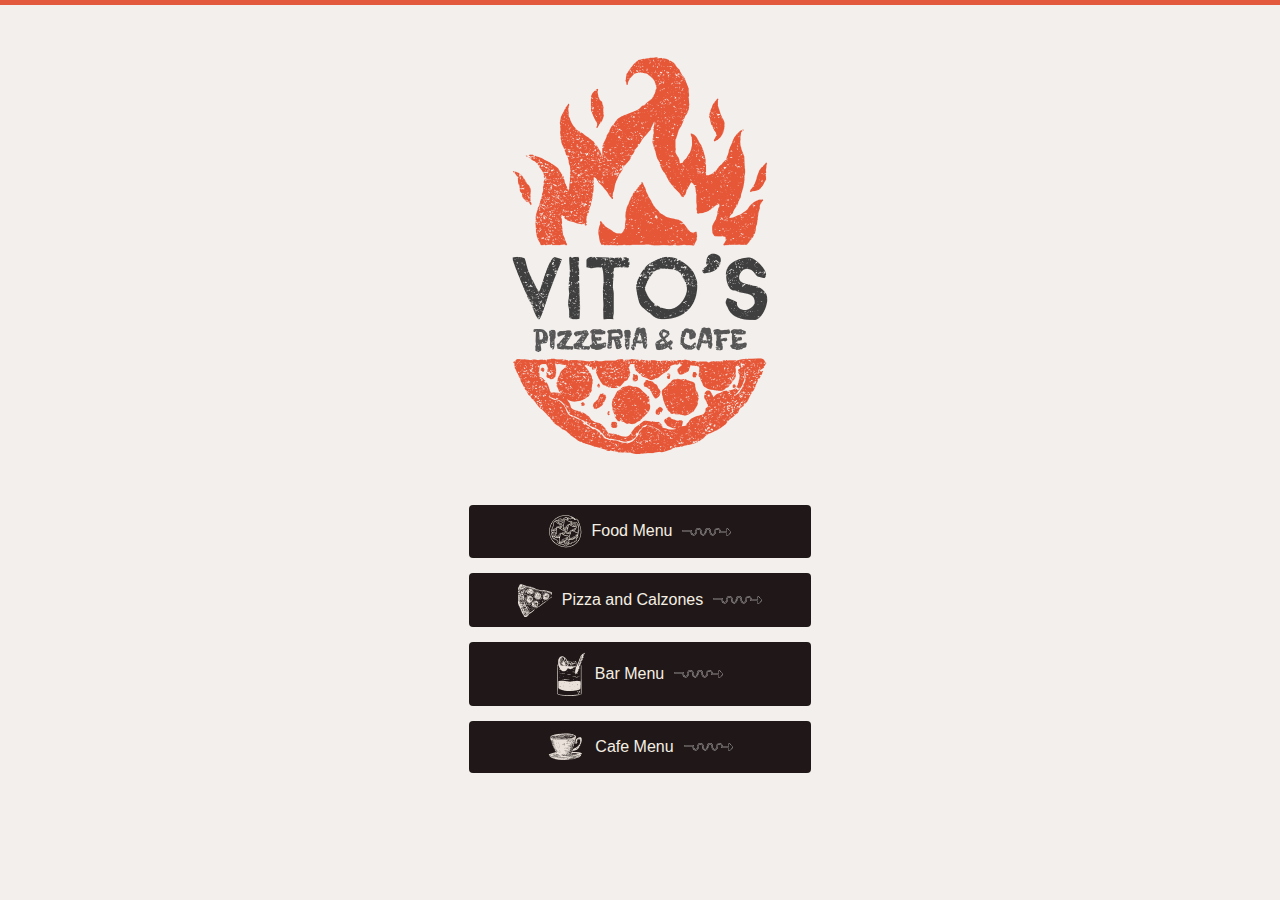
==== index.html @ f0c02cc1 "first commit" ====
<!DOCTYPE html>
<html lang="en">

<head>
  <title>Vito's Pizzeria & cafe</title>
  <meta charset="utf-8">
  <meta name="viewport" content="width=device-width, initial-scale=1">
  <link type="image/x-icon" href="assets/image/favicon.png" rel="icon">
  <link rel="stylesheet" href="assets/css/bootstrap.min.css">
  <link rel="stylesheet" href="assets/css/style.css">
</head>

<body>
  <div class="main_container flt">
    <div class="container">
      <div class="pg_logo flt">
        <img src="assets/image/vitos-logo.png" alt="pglogo">
      </div>
      <div class="pgbtns_area flt">
        <div class="menubtn flt">
          <a href="food-menu.html">
            <img src="assets/image/food-image.png" class="img-responsive" alt="food-image">
            Food Menu
            <img src="assets/image/button-arrow.png" class="img-responsive" alt="arrow-image">
          </a>
        </div>
        <div class="menubtn flt">
          <a href="pizza-menu.html">
            <img src="assets/image/pizza-image.png" class="img-responsive" alt="food-image">
            Pizza and Calzones
            <img src="assets/image/button-arrow.png" class="img-responsive" alt="arrow-image">
          </a>
        </div>
        <div class="menubtn flt">
          <a href="bar-menu.html">
            <img src="assets/image/barglass-image.png" class="img-responsive" alt="bar-image">
            Bar Menu
            <img src="assets/image/button-arrow.png" class="img-responsive" alt="arrow-image">
          </a>
        </div>
        <div class="menubtn flt">
          <a href="cafe-menu.html">
            <img src="assets/image/beverages-image.png" class="img-responsive" alt="beverages-image">
            Cafe Menu
            <img src="assets/image/button-arrow.png" class="img-responsive" alt="arrow-image">
          </a>
        </div>
      </div>
    </div>
  </div>
  <script src="assets/js/bootstrap.min.js"></script>
  <script src="assets/js/jquery.min.js"></script>
</body>

</html>
---- assets/css/style.css ----
@import url("https://fonts.googleapis.com/css2?family=Oswald:wght@200;300;400;500;600;700&display=swap");

.flt {
  width: 100%;
  float: left;
}

.main-div {
  width: 100%;
}

.main-img {
  width: 100%;
}

.food-menu {
  position: relative;
  text-align: center;
}

.bar-menu {
  position: relative;
  text-align: center;
}

.cafe {
  position: relative;
  text-align: center;
}

.food-menubutton {
  min-width: 70%;
  position: absolute;
  bottom: 314px;
  left: 50%;
  transform: translateX(-50%);
  color: rgba(245, 239, 227, 1);
  font-size: 20px;
  font-weight: 400 !important;
  text-transform: uppercase;
  font-family: "Oswald", sans-serif;
  background-color: rgba(32, 24, 24, 1);
  border: 3px rgba(255, 255, 255, 1) solid;
  border-radius: 7px;
}

.food-menubutton a {
  color: rgba(245, 239, 227, 1);
  text-decoration-line: none;
}

.bar-menubutton {
  min-width: 70%;
  position: absolute;
  bottom: 233px;
  left: 50%;
  transform: translateX(-50%);
  color: rgba(245, 239, 227, 1);
  font-size: 20px;
  font-weight: 400 !important;
  text-transform: uppercase;
  font-family: "Oswald", sans-serif;
  background-color: rgba(32, 24, 24, 1);
  border: 3px rgba(255, 255, 255, 1) solid;
  border-radius: 7px;
}

.bar-menubutton a {
  color: rgba(245, 239, 227, 1);
  text-decoration-line: none;
}

.cafe-button {
  min-width: 70%;
  position: absolute;
  bottom: 159px;
  left: 50%;
  transform: translateX(-50%);
  color: rgba(245, 239, 227, 1);
  font-size: 20px;
  font-weight: 400 !important;
  text-transform: uppercase;
  font-family: "Oswald", sans-serif;
  background-color: rgba(32, 24, 24, 1);
  border: 3px rgba(255, 255, 255, 1) solid;
  border-radius: 7px;
}

.cafe-button a {
  color: rgba(245, 239, 227, 1);
  text-decoration-line: none;
}

.food-menu img {
  padding: 8px 5px;
}

.bar-menu img {
  padding: 10px 16px;
}

.cafe img {
  padding: 14px 11px;
}

/* .foodimg {
    padding: 0px 2px;
}
.foodimgsec {
    padding: 0px 8px;
}
.barimg {
    padding: 0px 13px;
}
.barimgsec {
    padding: 0px 13px;
}
.cafeimg {
    padding: 0px 8px;
}
.cafeimgsec {
    padding: 0px 10px;
} */
.main-img .img-responsive {
  width: 100%;
  /* height: 100vh; */
}

.menu-header-img {
  background-color: rgba(32, 24, 24, 1);
  color: rgba(245, 239, 227, 1);
  font-family: "Oswald", sans-serif;
}

.viewfood-button a {
  background-color: rgba(32, 24, 24, 1);
  border: 1px rgba(255, 255, 255, 1) solid;
  color: rgba(245, 239, 227, 1);
  padding: 1px 6px;
  border-radius: 7px;
  text-decoration-line: none;
}

.menu-header-img {
  display: flex;
  padding: 10px 0px;
  align-items: center;
  justify-content: space-between;
}

.items {
  white-space: nowrap;
  overflow-x: auto;
}

.items .menu-img {
  display: inline-block;
  width: 100%;
}

.items .food-img {
  display: inline-block;
  width: 100%;
}

.menu-header-img img {
  margin-right: 0px;
}

.btn.focus,
.btn:focus,
.btn:hover {
  color: #ffffff;
  text-decoration: none;
}

/* .menu-img .img-responsive {
  width: 100%;
  height:  calc(100vh - 59px);
} */

.food-img img {
  width: 100%;
  /* height: calc(100vh - 59px); */
}

/* new css */

body {
  background-color: rgb(243 239 236);
}

.main_container {
  border-top: 5px solid rgb(227 89 61);
}

.header_logo a {
  outline: none;
}

.pg_logo {
  text-align: center;
  padding: 50px 0px;
}

.pgbtns_area {
  text-align: center;
  padding-bottom: 50px;
}

.menubtn {
  margin-bottom: 15px;
}

.menubtn a {
  color: rgba(245, 239, 227, 1);
  background-color: rgba(32, 24, 24, 1);
  font-size: 16px;
  font-weight: 500;
  text-decoration: none;
  border-radius: 4px;
  padding: 10px 20px;
  display: flex;
  align-items: center;
  justify-content: center;
  width: 30%;
  margin: 0% auto;
}

.menubtn a img {
  margin: 0px 10px;
}

.menu-header {
  background-color: rgba(32, 24, 24, 1);
}

.menu-header-img img {
  background-color: rgb(245 239 227);
  border: 5px solid rgb(245, 239, 227);
  border-radius: 50%;
  /*padding: 5px;*/
}

.viewfood-button {
  text-align: right;
}

.viewfood-button a {
  font-size: 14px;
  font-weight: 400;
  color: rgb(32 24 24);
  background-color: rgba(245, 239, 227, 1);
  text-decoration: none;
  border: none;
  border-radius: 4px;
  outline: none;
  padding: 5px 10px;
  margin-right: 10px;
}

.viewfood-button a:hover {
  background-color: rgb(229 215 186);
  transition: 0.3s all ease-in-out;
}

.menu-img {
  float: left;
  width: 100%;
  text-align: center;
}

.menu-img img {
  width: 100%;
}

.foodmenu_area {
  background-color: rgb(252, 249, 210);
}

.barmenu_area {
  background-color: rgb(31, 87, 47);
}

.food-img {
  float: left;
  width: 100%;
}

/* media query */

@media (min-width: 320px) and (max-width: 479px) {
  .menu-header-img .col-sm-5 {
    padding-right: 8px;
  }

  .menu-header-img .col-sm-9 {
    padding-right: 8px;
  }

  .viewfood-button {
    text-align: left;
  }

  .viewfood-button a {
    font-size: 10px !important;
  }
}

@media (max-width: 767px) {
  .main_container {
    height: 100%;
  }
  
  .menu-header-img img {
      width: 100%;
  }

  .pg_logo img {
    width: 100%;
  }

  .menubtn a {
    font-size: 14px;
    width: 100%;
  }

  .viewfood-button a {
    font-size: 12px;
    margin-right: 2px;
  }
  

}

@media (min-width: 768px) and (max-width: 991px) {
  .menu-header-img .col-sm-5 {
    width: 45%;
  }

  .menubtn a {
    width: 50%;
  }
  
  .menu-header-img img {
      width: 100%;
  }
}

@media (min-width: 992px) and (max-width: 1199px) {
  .menubtn a {
    width: 35%;
  }
}
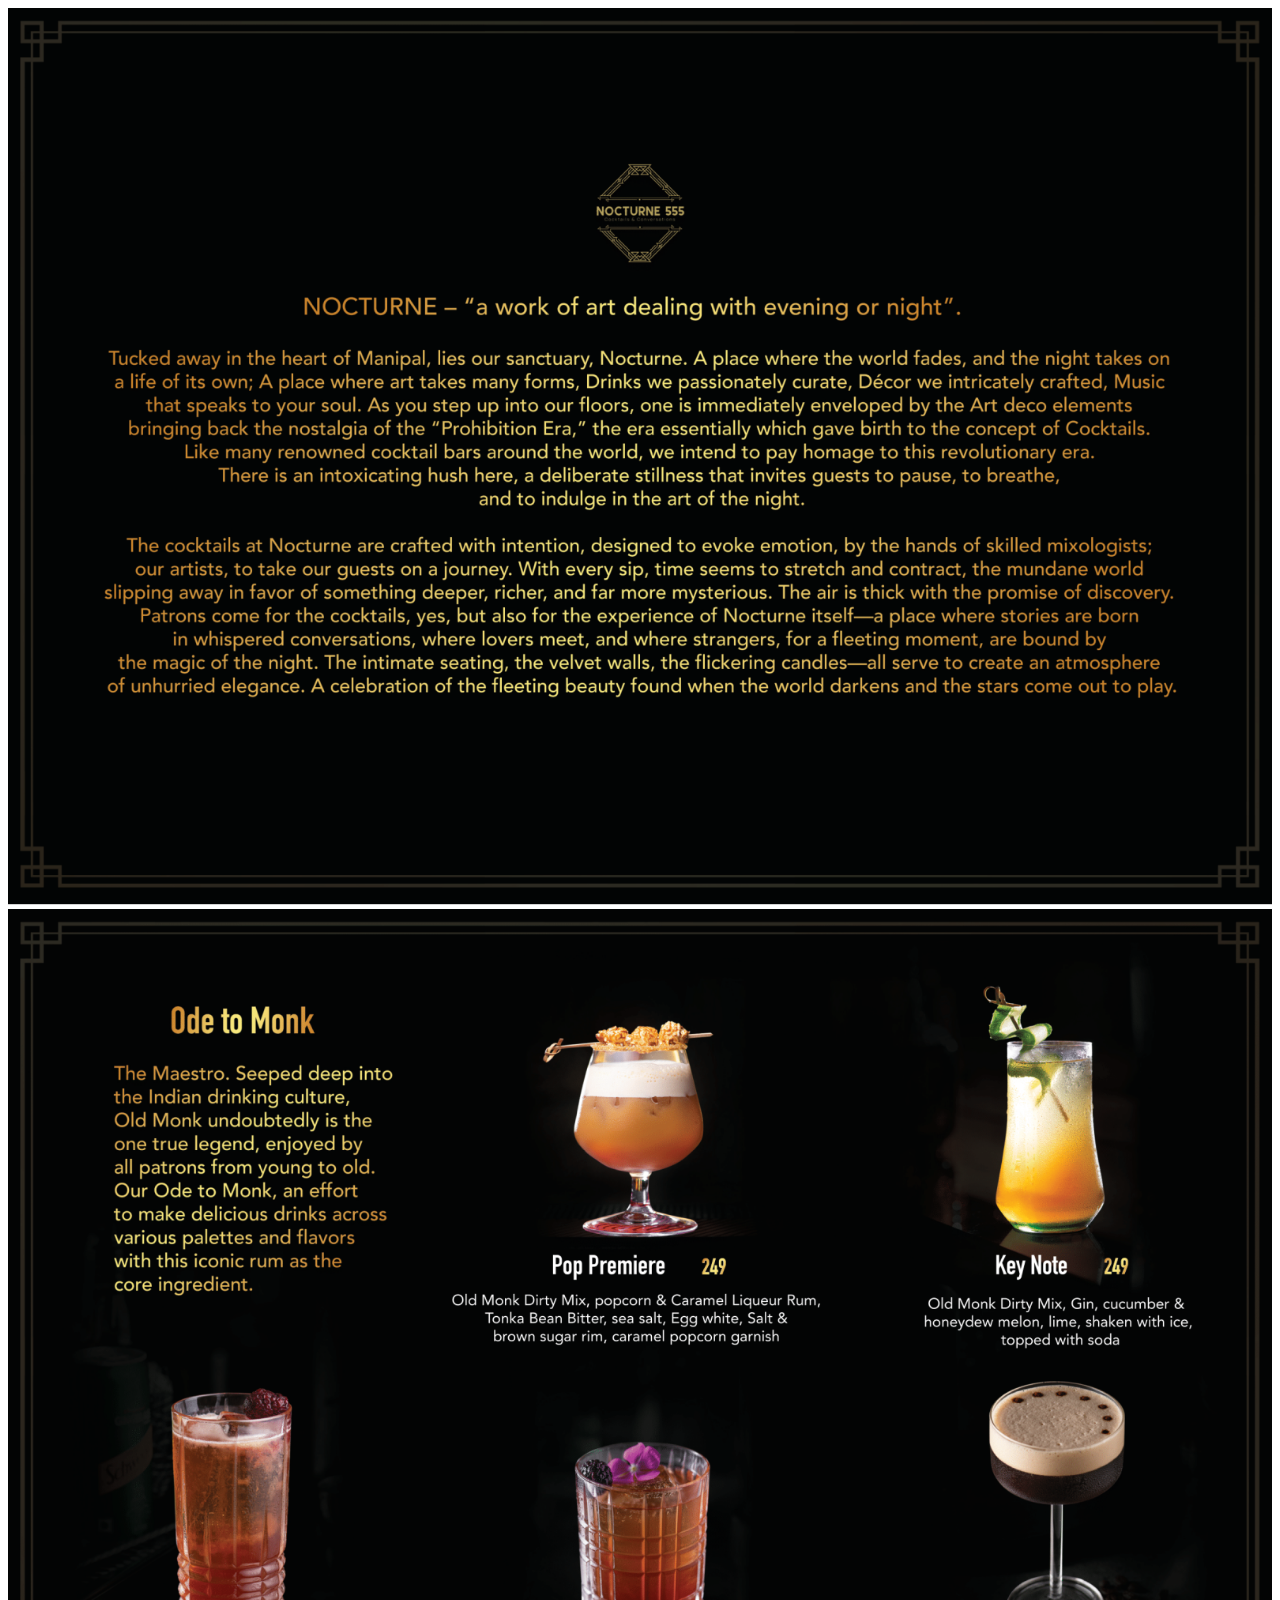
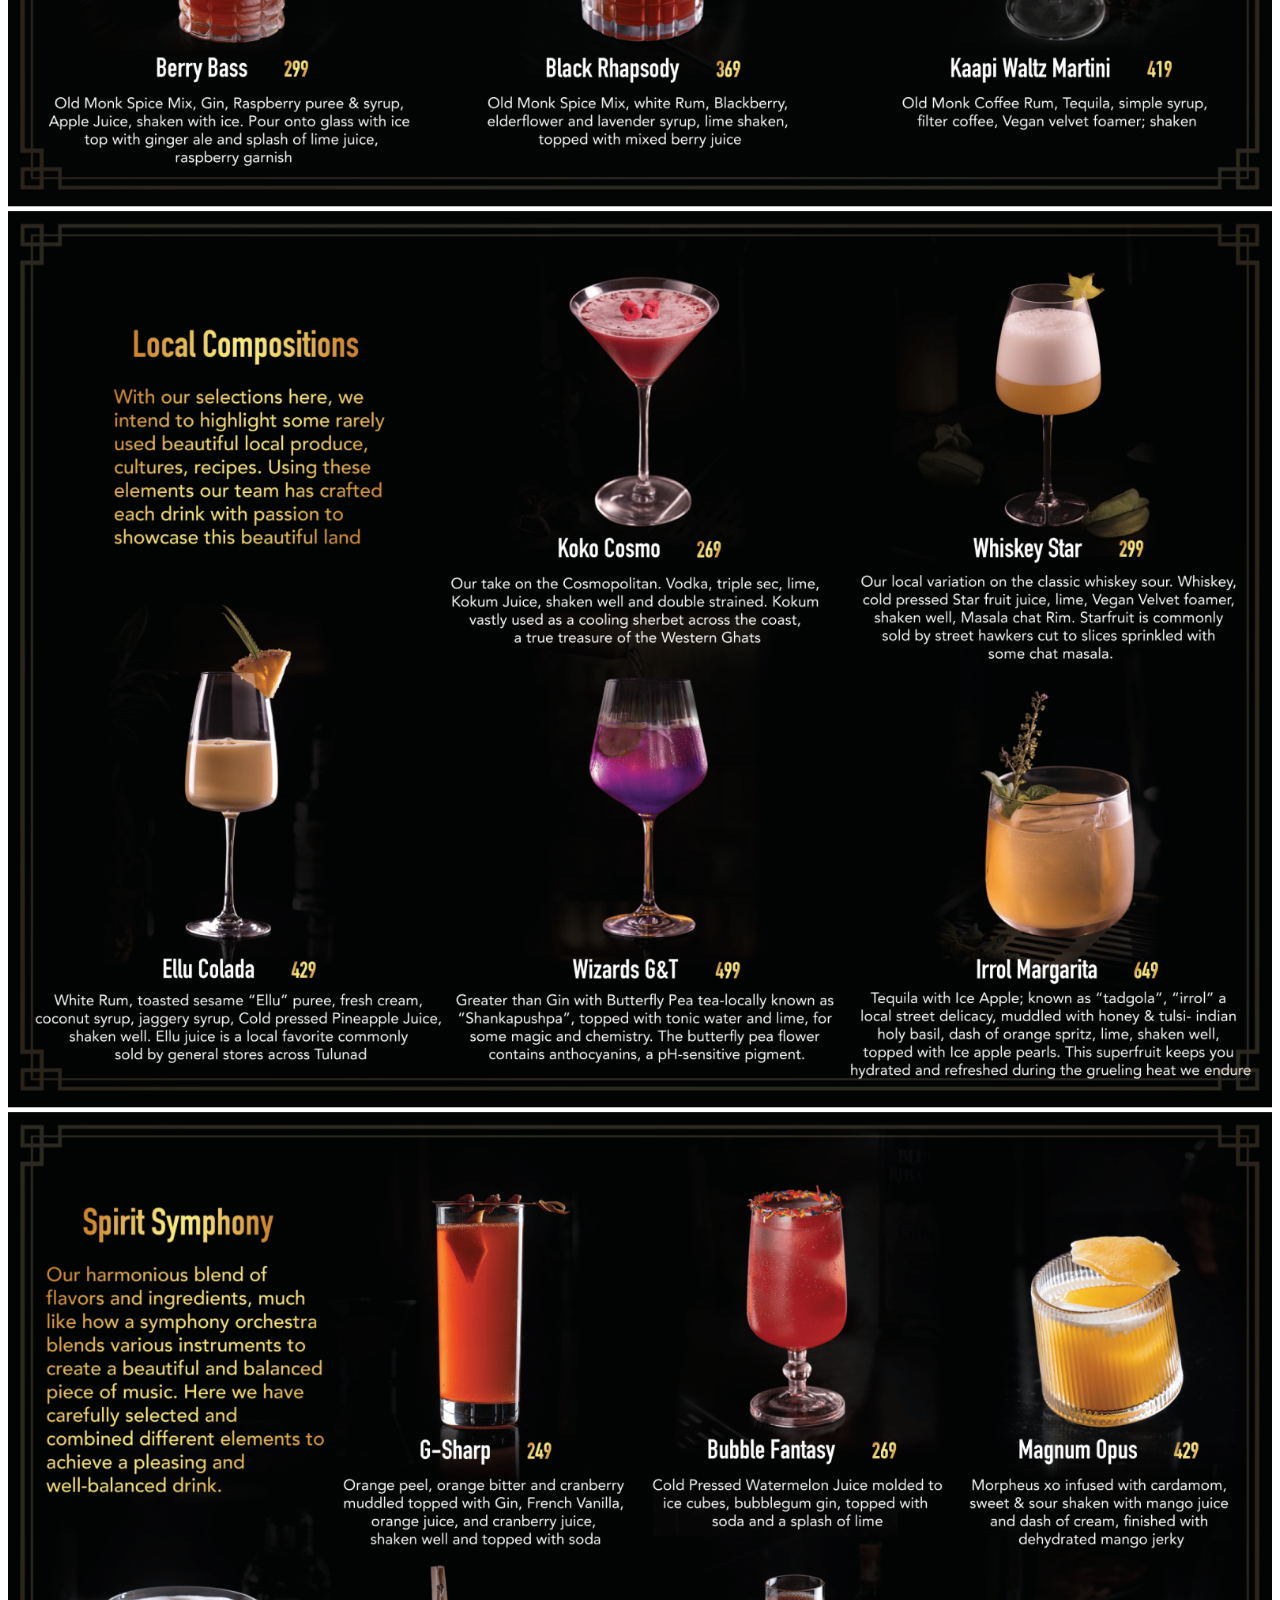
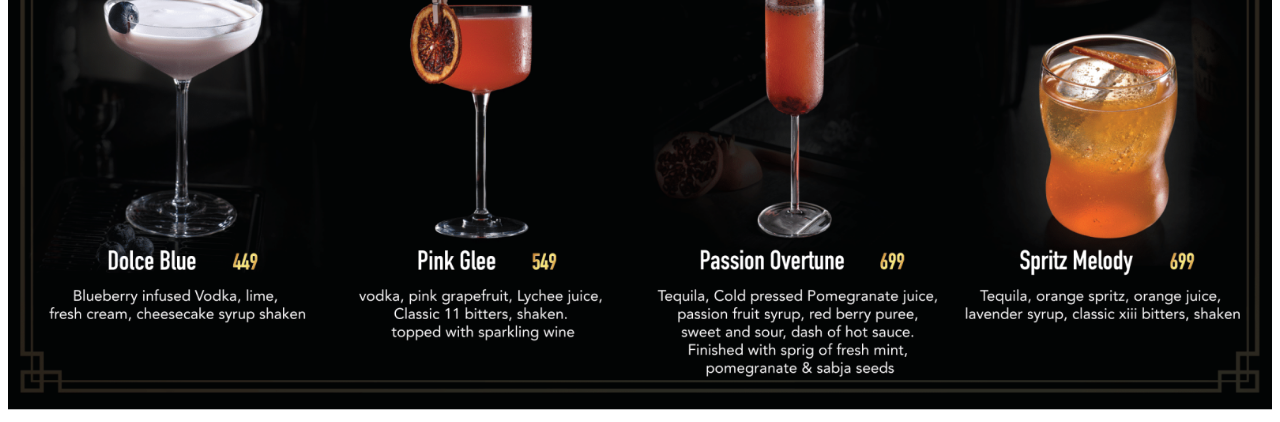
==== commit 67b047aa: "removed previous codebase and start afresh" ====
--- a/index.html
+++ b/index.html
@@ -1,55 +1,25 @@
 <!DOCTYPE html>
 <html lang="en">
-
-<head>
-  <title>Vito's Pizzeria & cafe</title>
-  <meta charset="utf-8">
-  <meta name="viewport" content="width=device-width, initial-scale=1">
-  <link type="image/x-icon" href="assets/image/favicon.png" rel="icon">
-  <link rel="stylesheet" href="assets/css/bootstrap.min.css">
-  <link rel="stylesheet" href="assets/css/style.css">
-</head>
-
-<body>
-  <div class="main_container flt">
-    <div class="container">
-      <div class="pg_logo flt">
-        <img src="assets/image/vitos-logo.png" alt="pglogo">
+  <head>
+    <meta charset="UTF-8" />
+    <meta name="viewport" content="width=device-width, initial-scale=1.0" />
+    <title>Document</title>
+    <link rel="stylesheet" href="styles.css" />
+  </head>
+  <body>
+    <div>
+      <div class="image-container">
+        <img src="/images/PDF sample-1.png" />
       </div>
-      <div class="pgbtns_area flt">
-        <div class="menubtn flt">
-          <a href="food-menu.html">
-            <img src="assets/image/food-image.png" class="img-responsive" alt="food-image">
-            Food Menu
-            <img src="assets/image/button-arrow.png" class="img-responsive" alt="arrow-image">
-          </a>
-        </div>
-        <div class="menubtn flt">
-          <a href="pizza-menu.html">
-            <img src="assets/image/pizza-image.png" class="img-responsive" alt="food-image">
-            Pizza and Calzones
-            <img src="assets/image/button-arrow.png" class="img-responsive" alt="arrow-image">
-          </a>
-        </div>
-        <div class="menubtn flt">
-          <a href="bar-menu.html">
-            <img src="assets/image/barglass-image.png" class="img-responsive" alt="bar-image">
-            Bar Menu
-            <img src="assets/image/button-arrow.png" class="img-responsive" alt="arrow-image">
-          </a>
-        </div>
-        <div class="menubtn flt">
-          <a href="cafe-menu.html">
-            <img src="assets/image/beverages-image.png" class="img-responsive" alt="beverages-image">
-            Cafe Menu
-            <img src="assets/image/button-arrow.png" class="img-responsive" alt="arrow-image">
-          </a>
-        </div>
+      <div class="image-container">
+        <img src="/images/PDF sample-2.png" />
+      </div>
+      <div class="image-container">
+        <img src="/images/PDF sample-3.png" />
+      </div>
+      <div class="image-container">
+        <img src="/images/PDF sample-4.png" />
       </div>
     </div>
-  </div>
-  <script src="assets/js/bootstrap.min.js"></script>
-  <script src="assets/js/jquery.min.js"></script>
-</body>
-
-</html>+  </body>
+</html>
--- a/styles.css
+++ b/styles.css
@@ -0,0 +1,3 @@
+.image-container img {
+  width: 100%;
+}
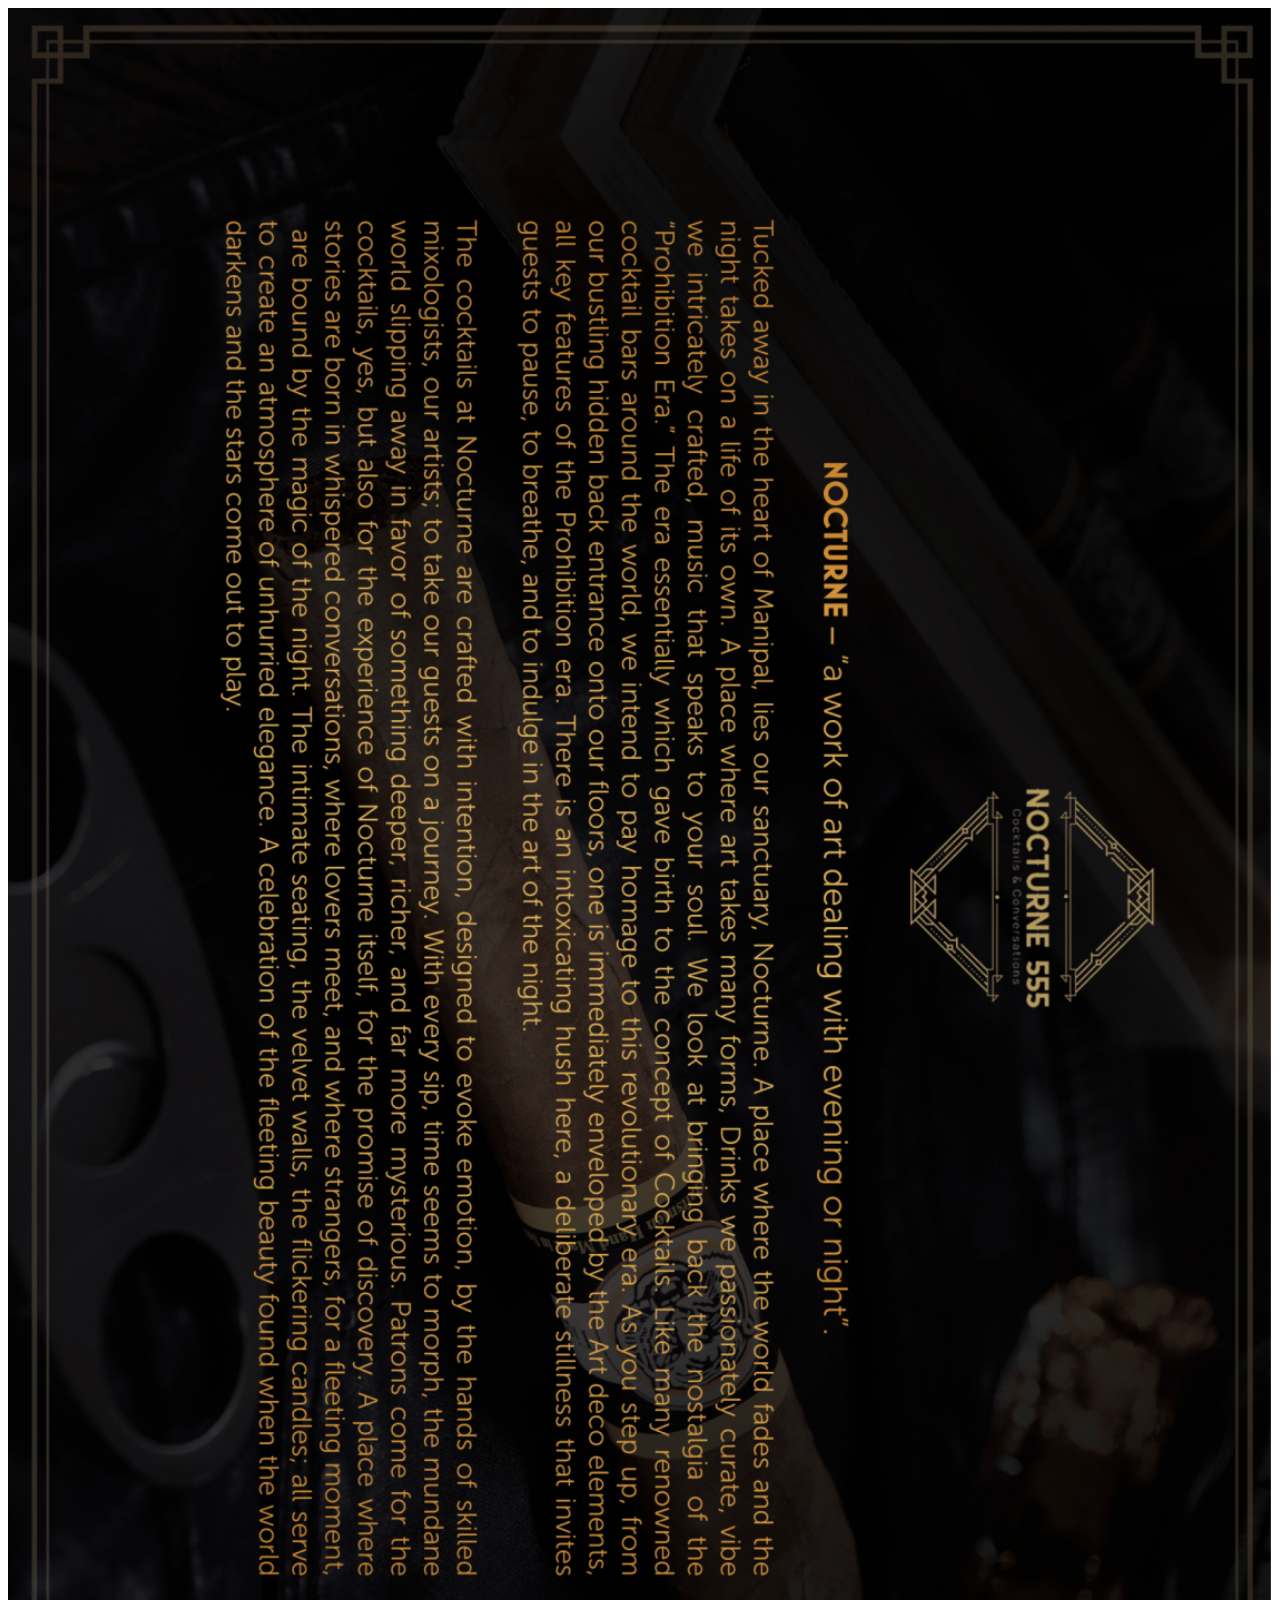
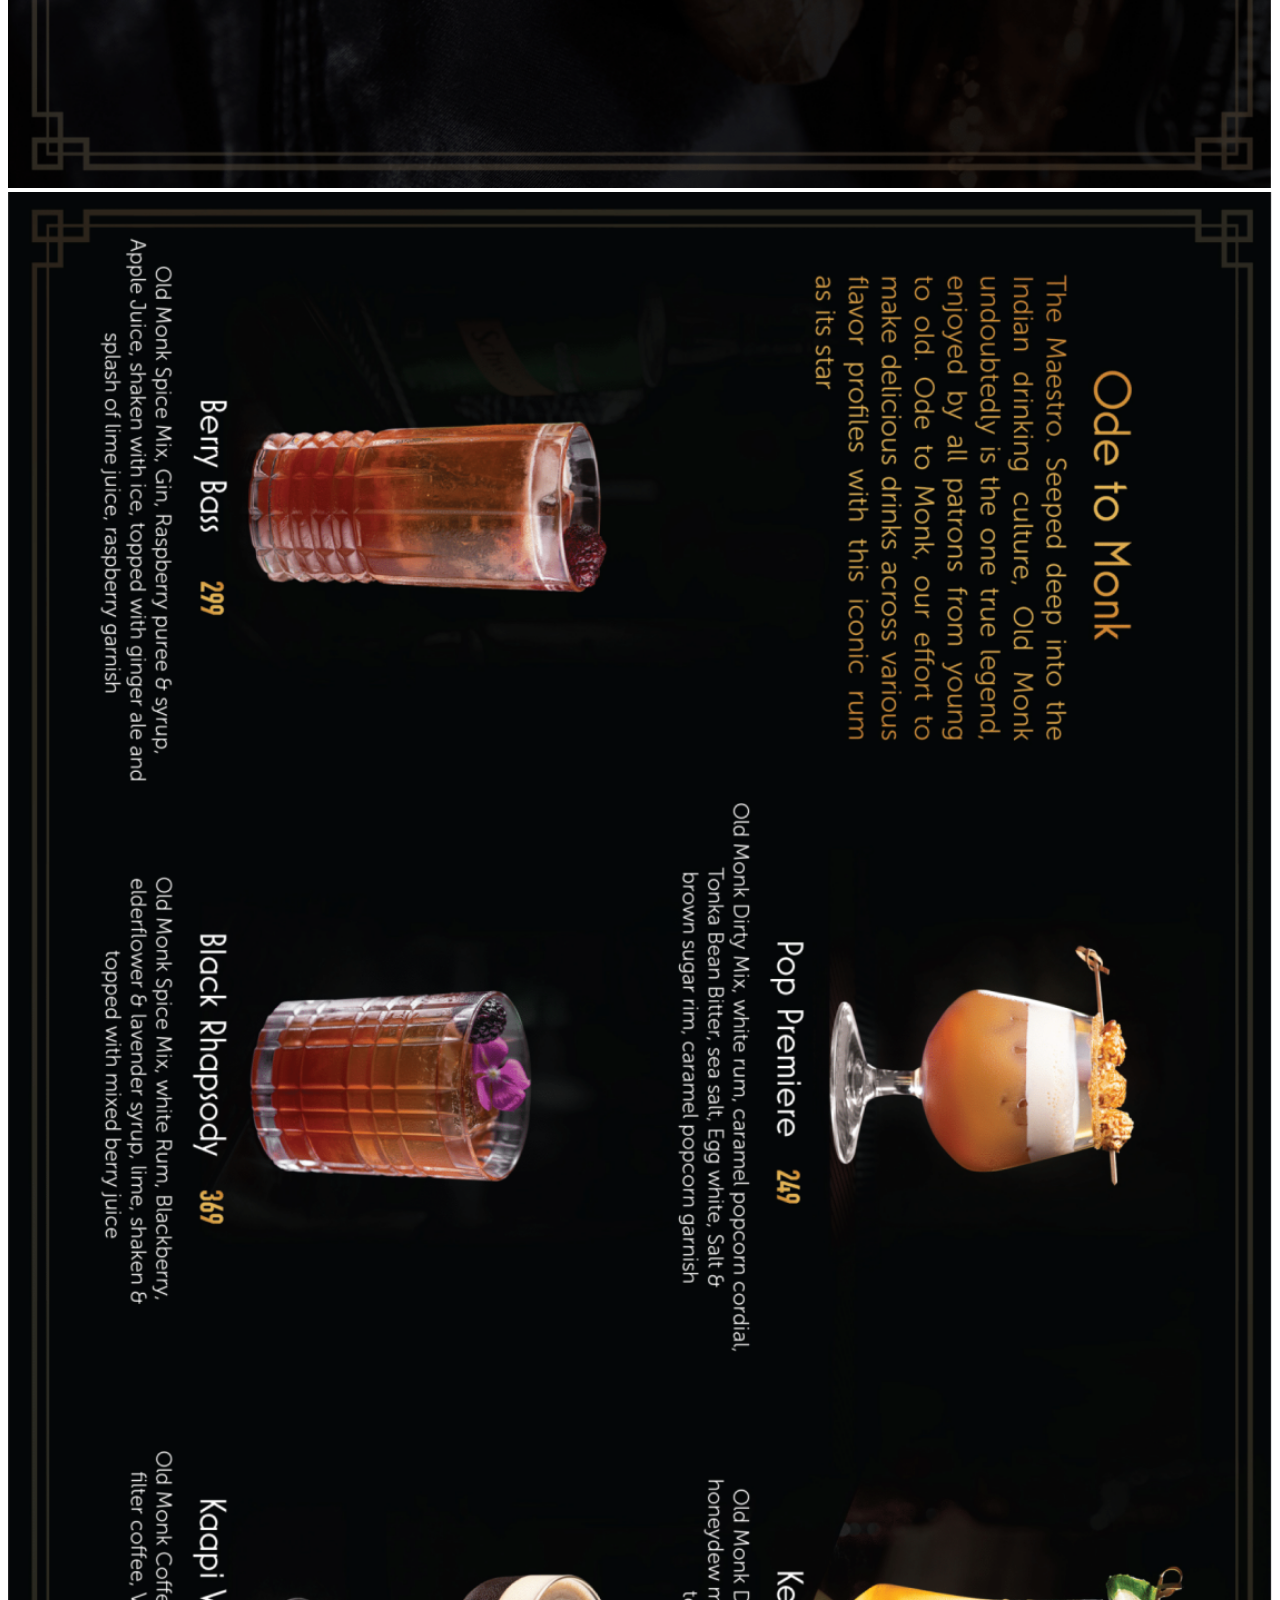
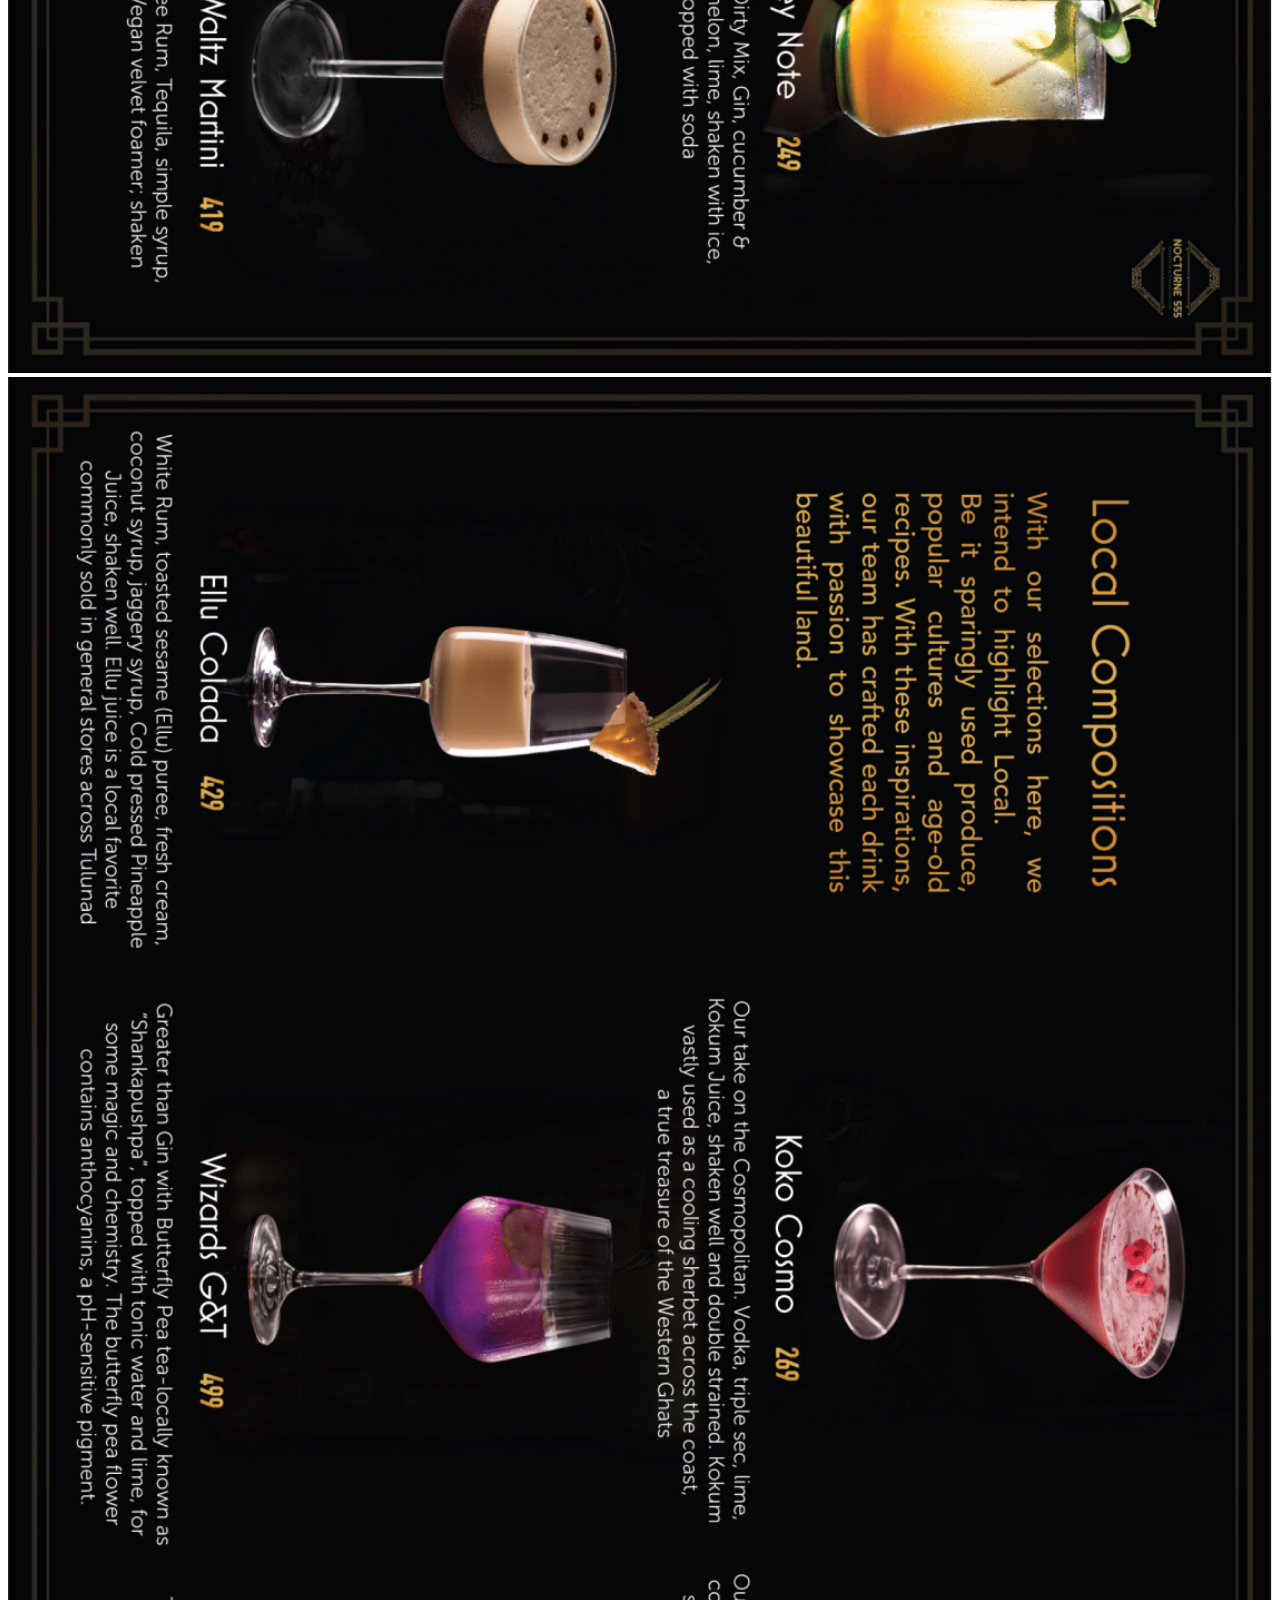
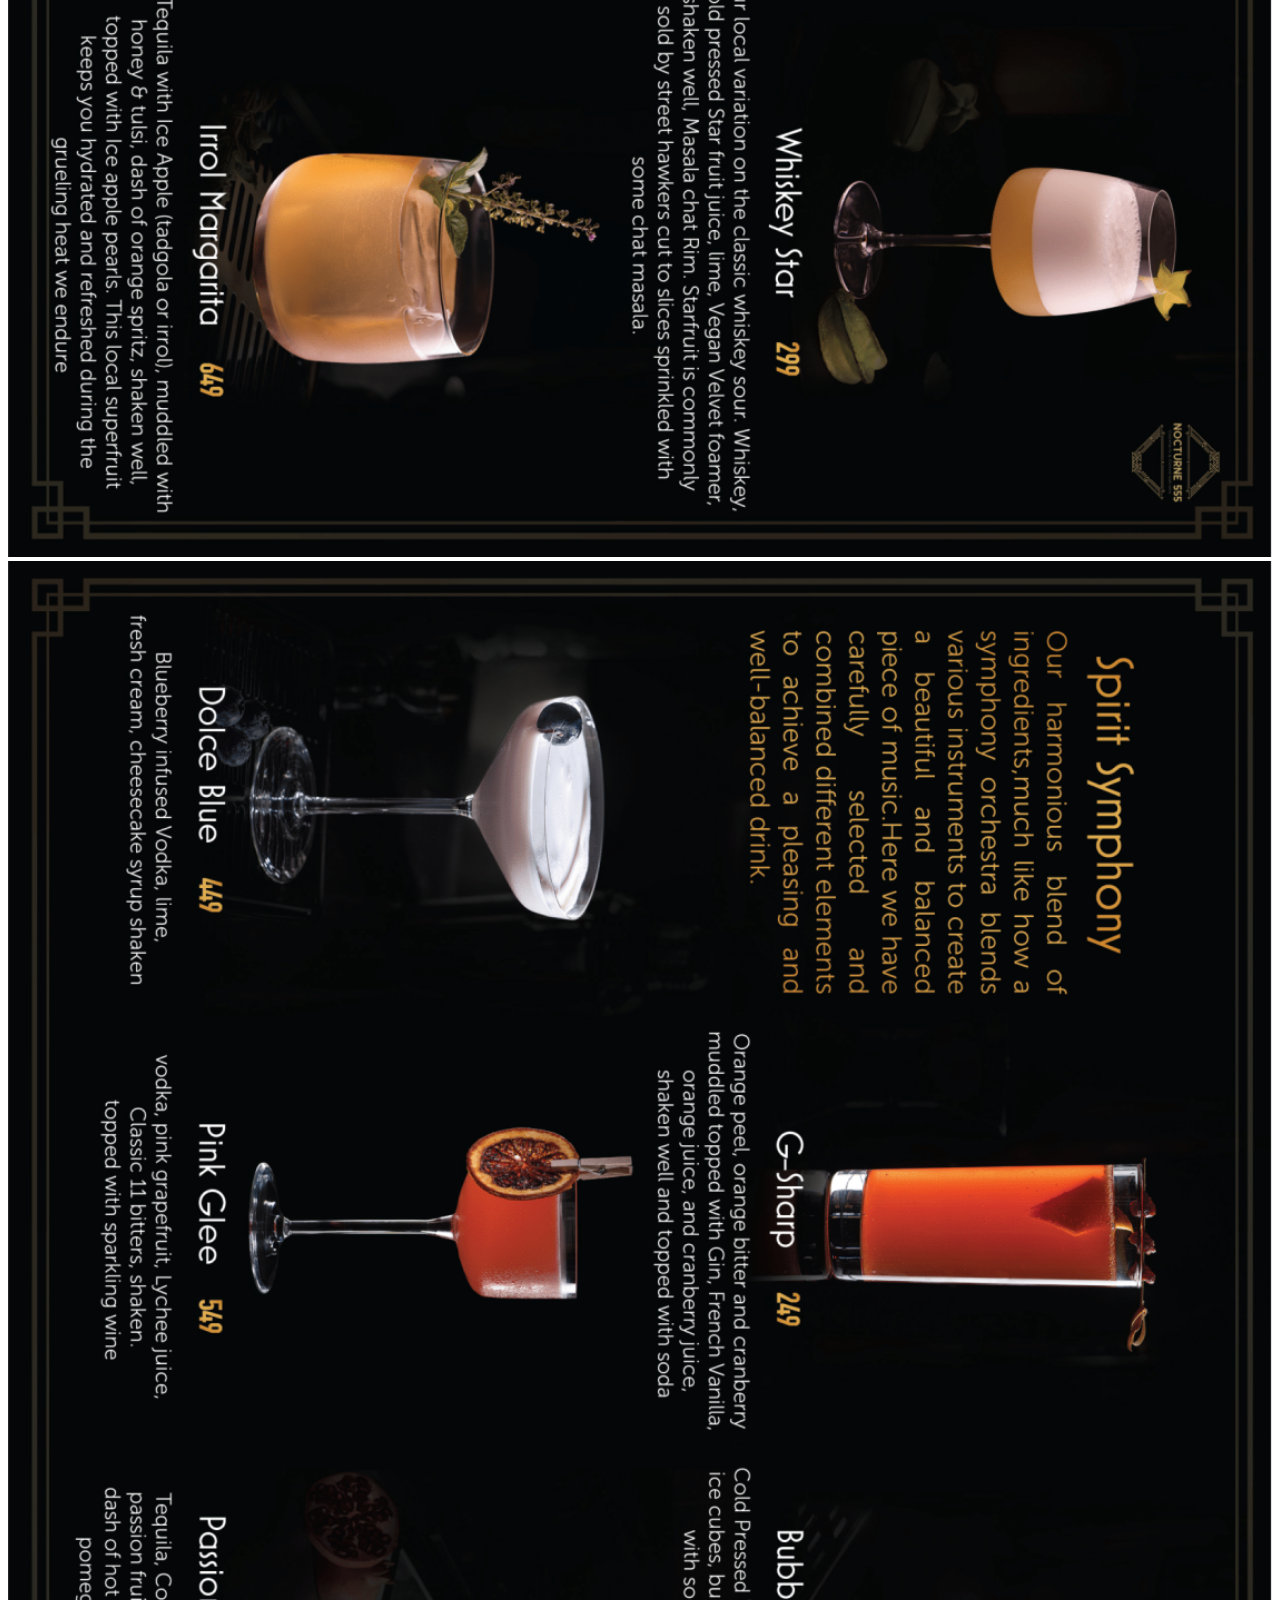
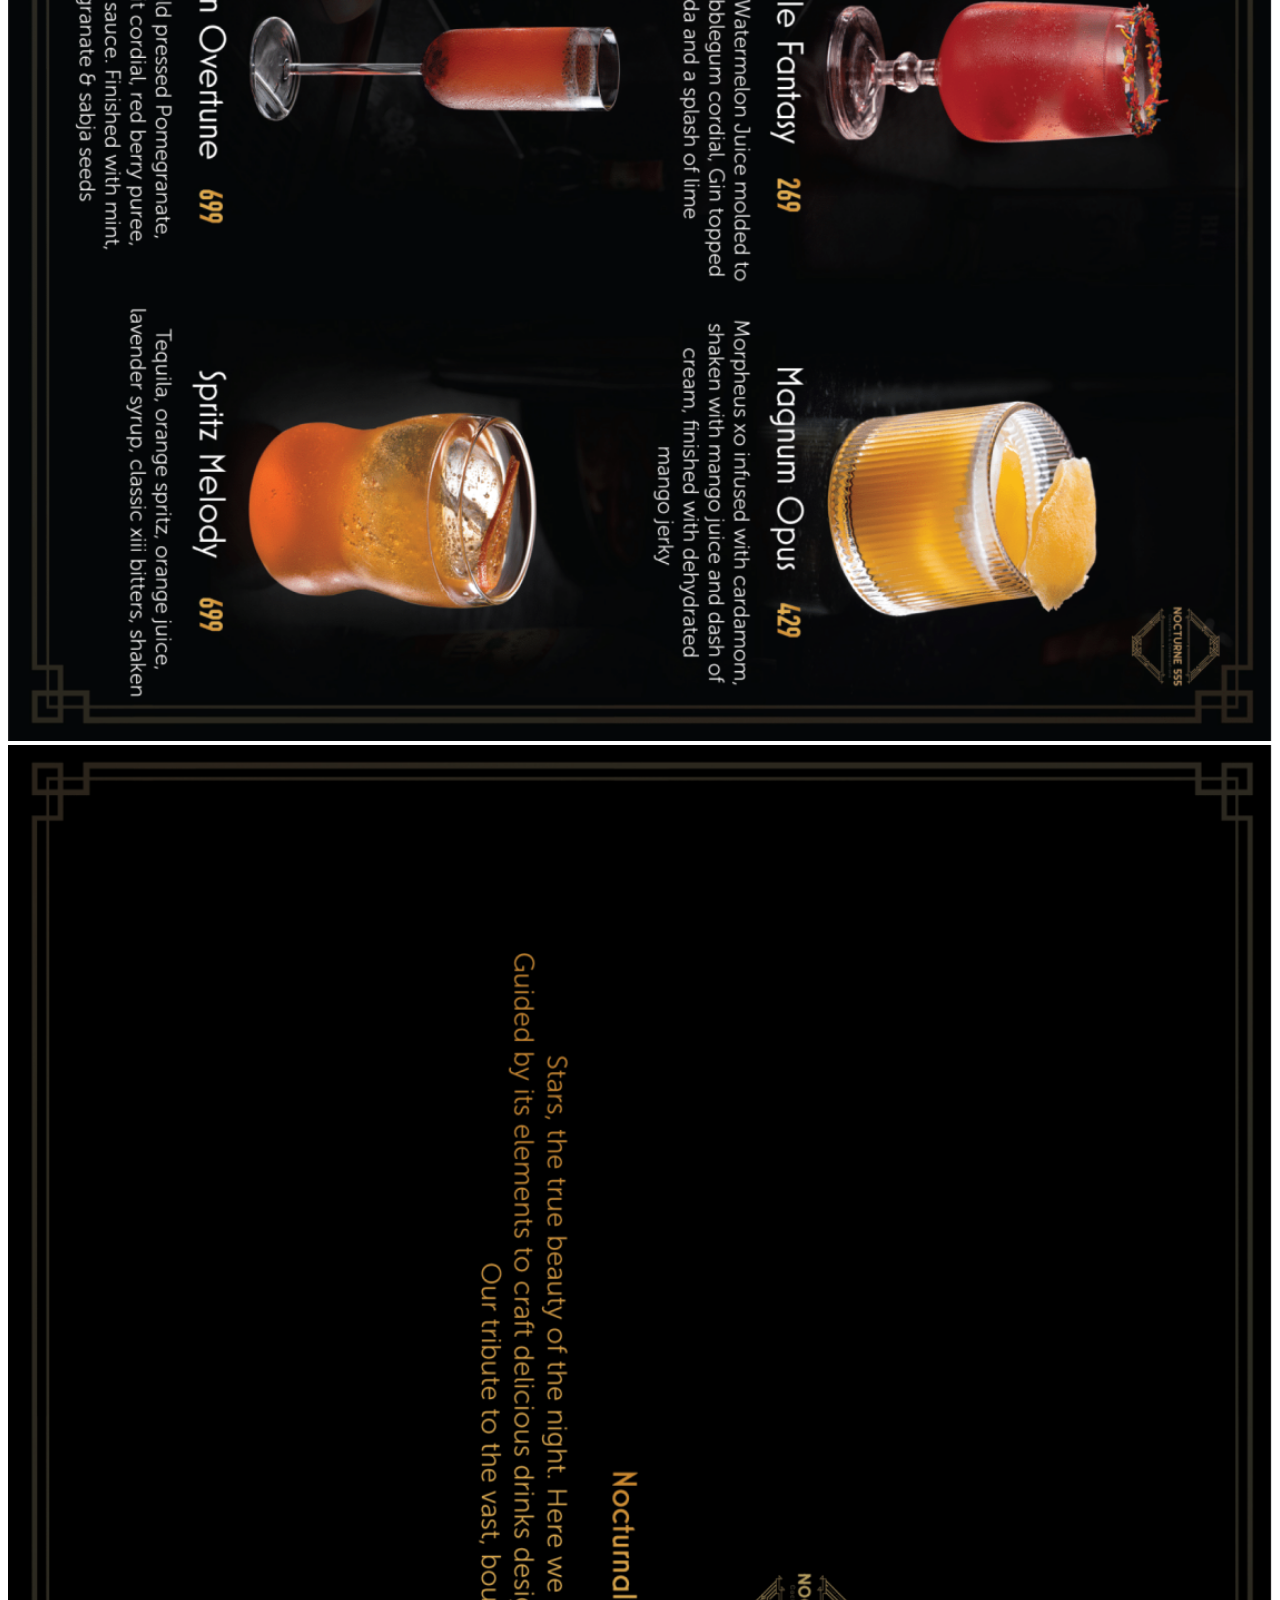
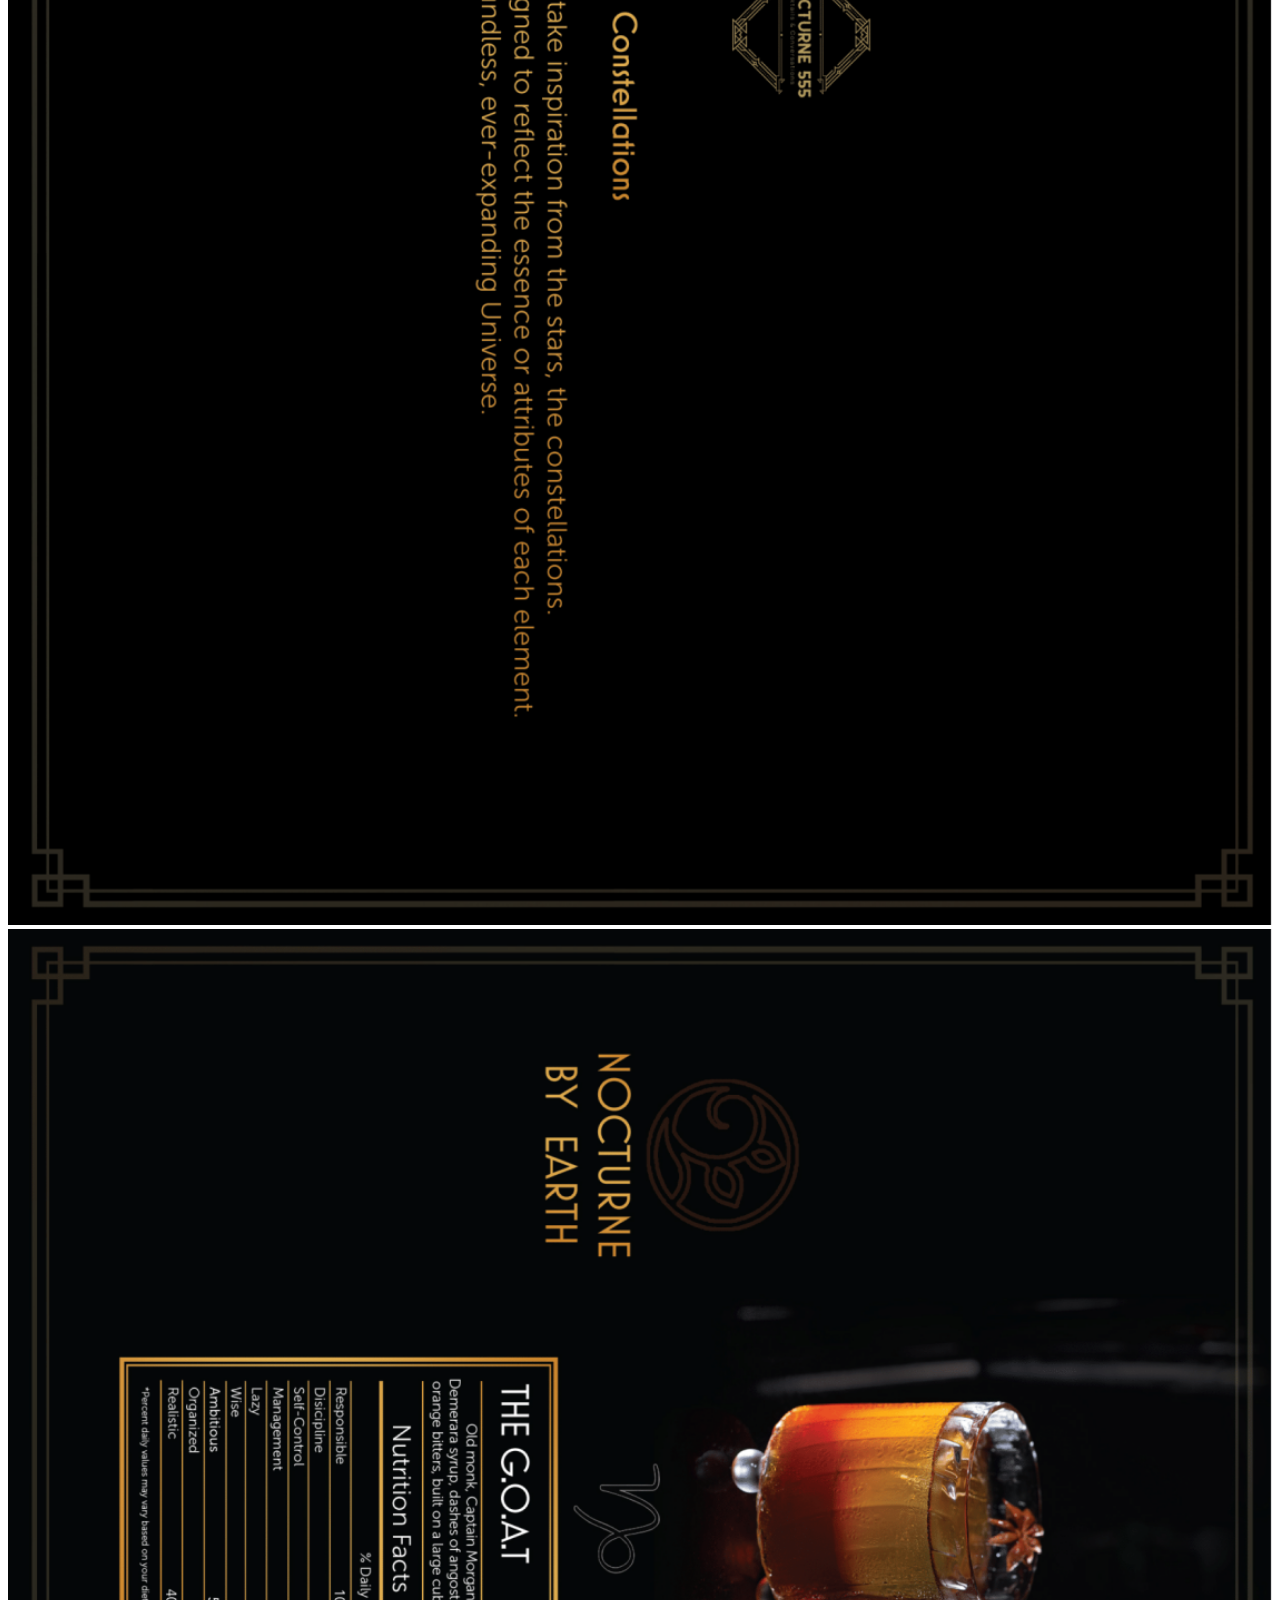
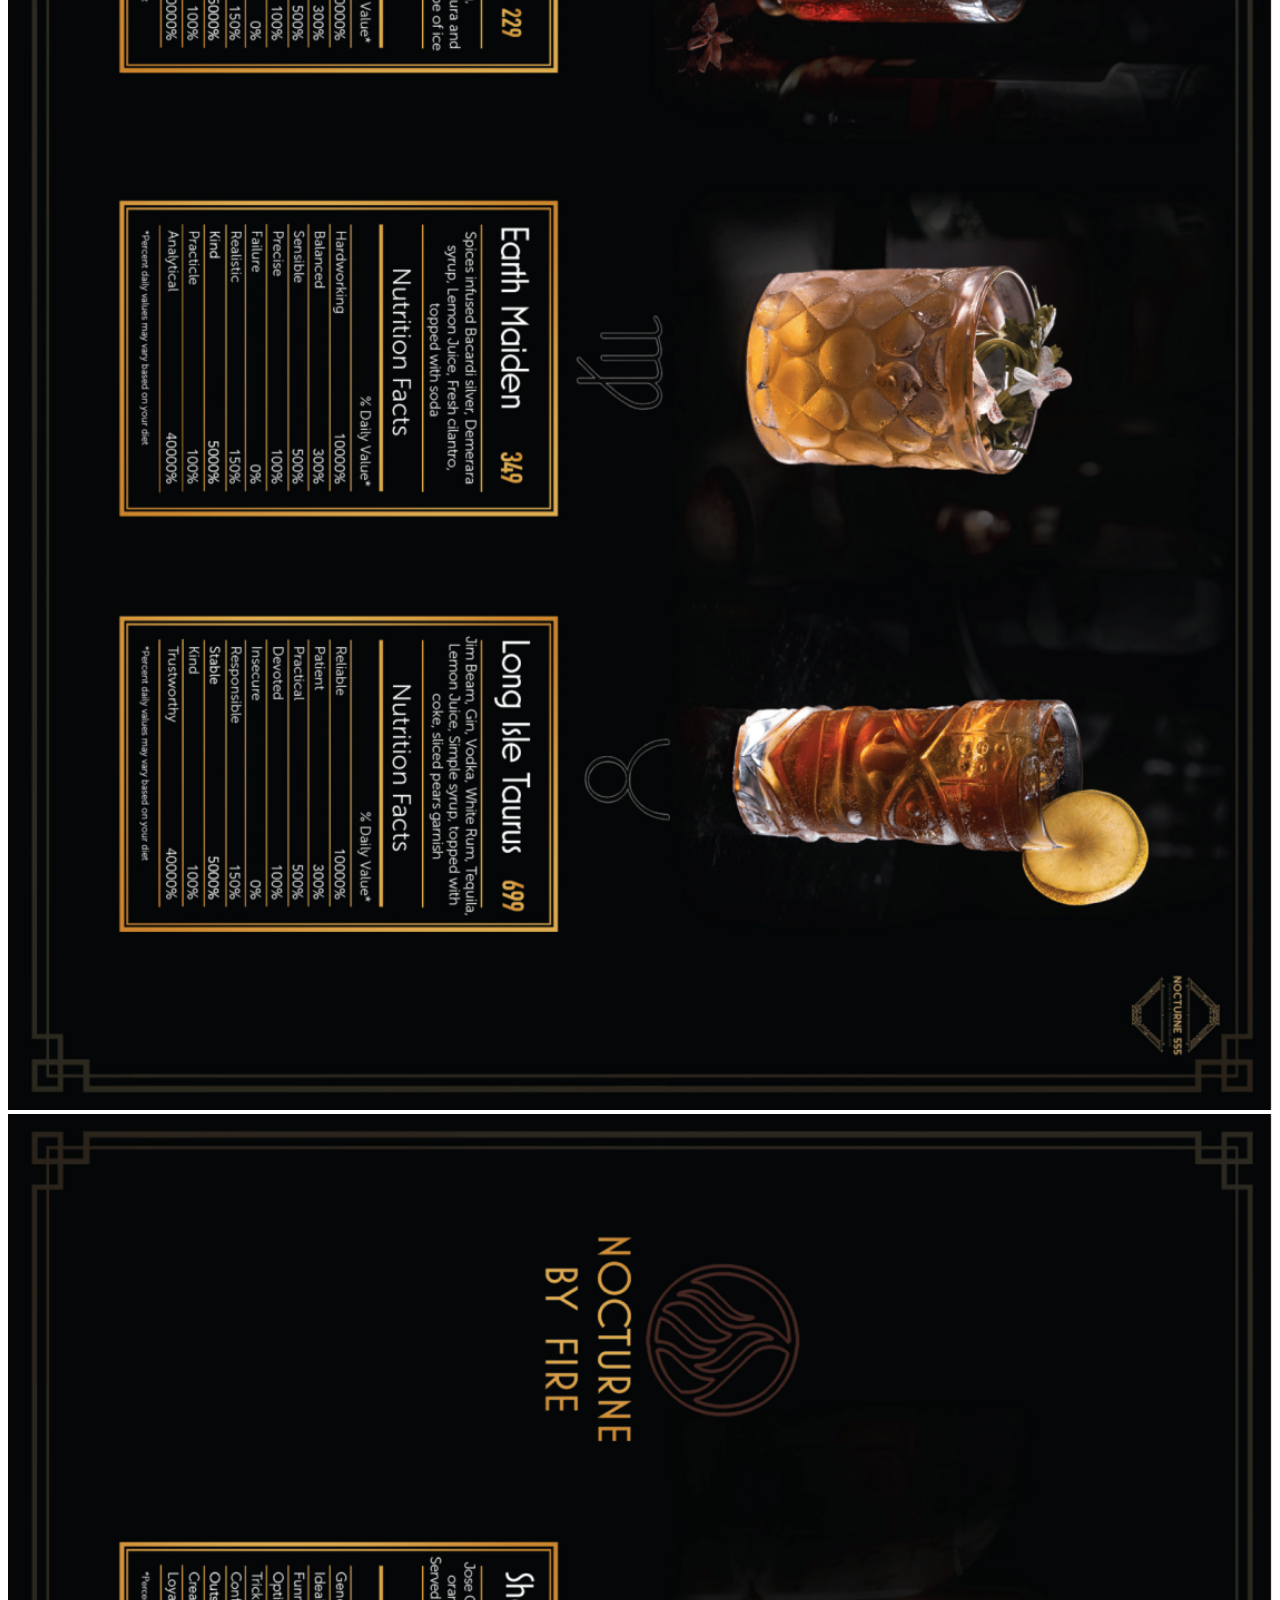
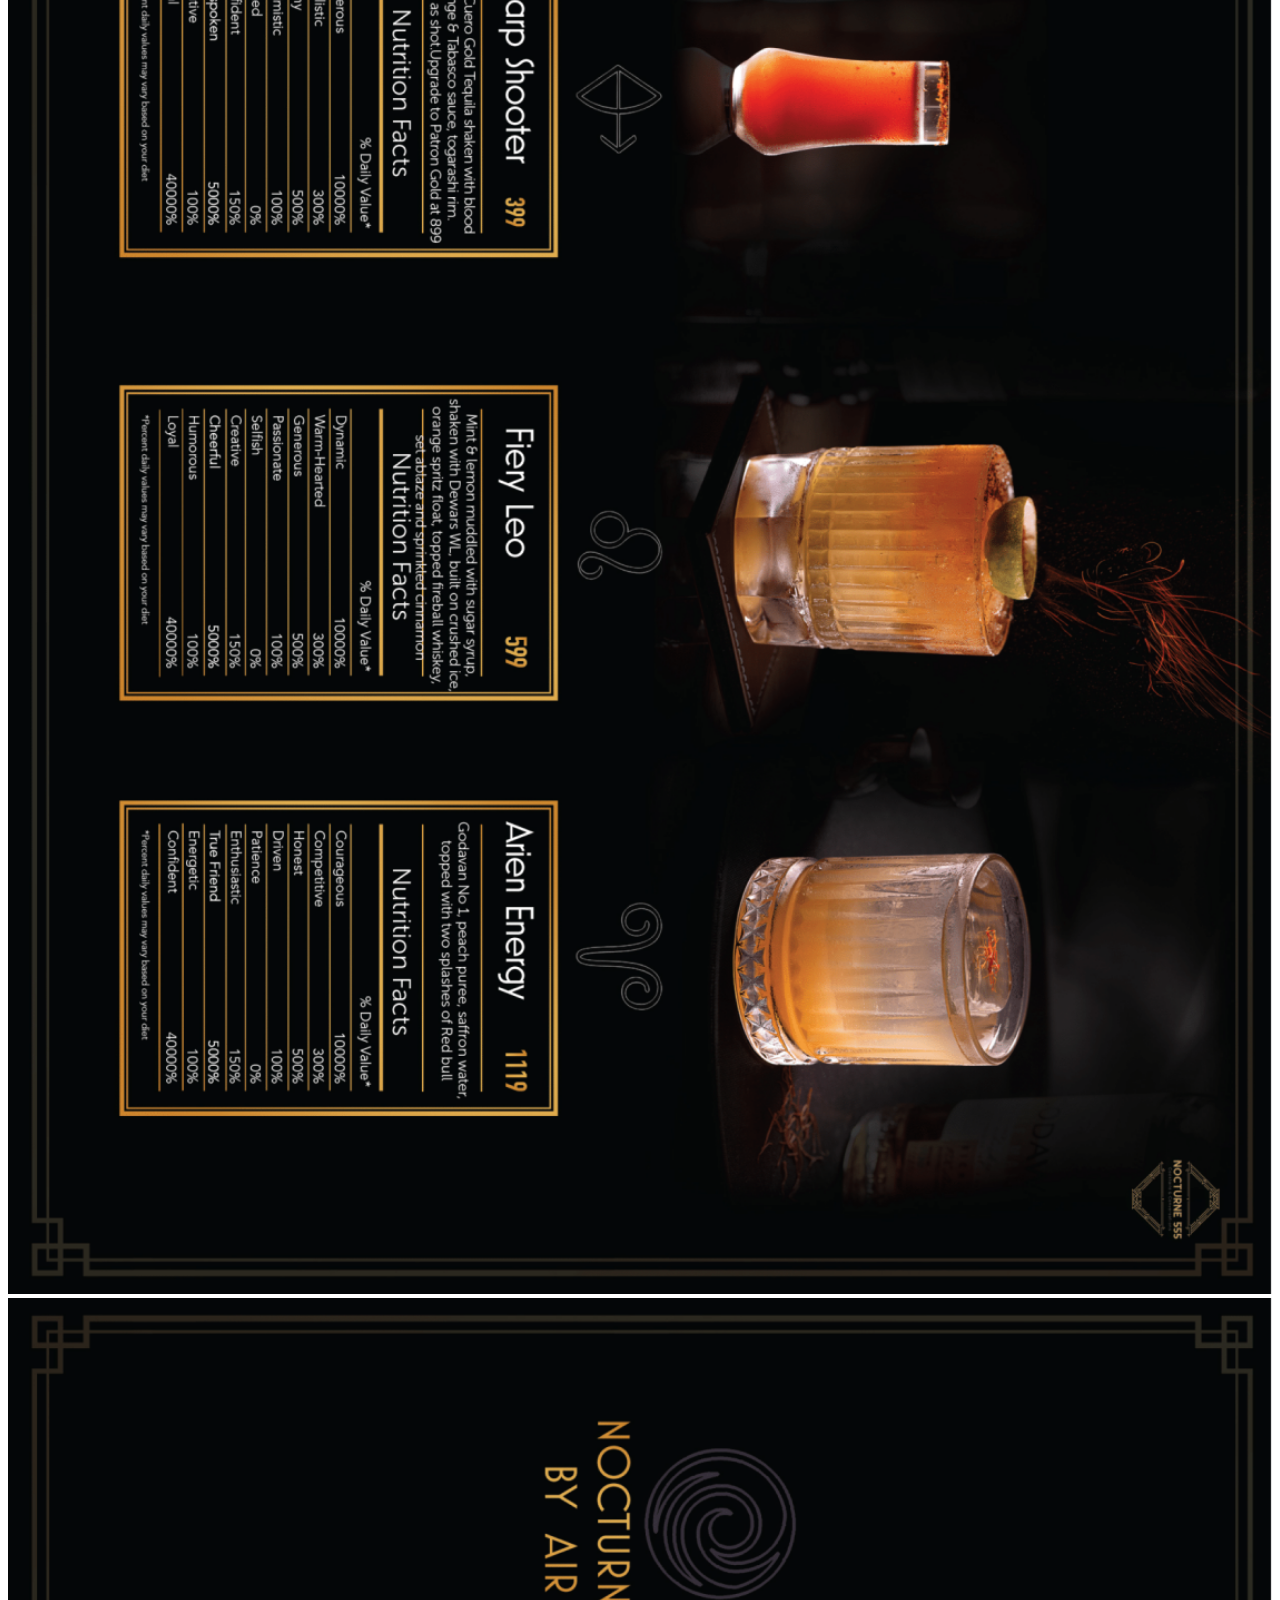
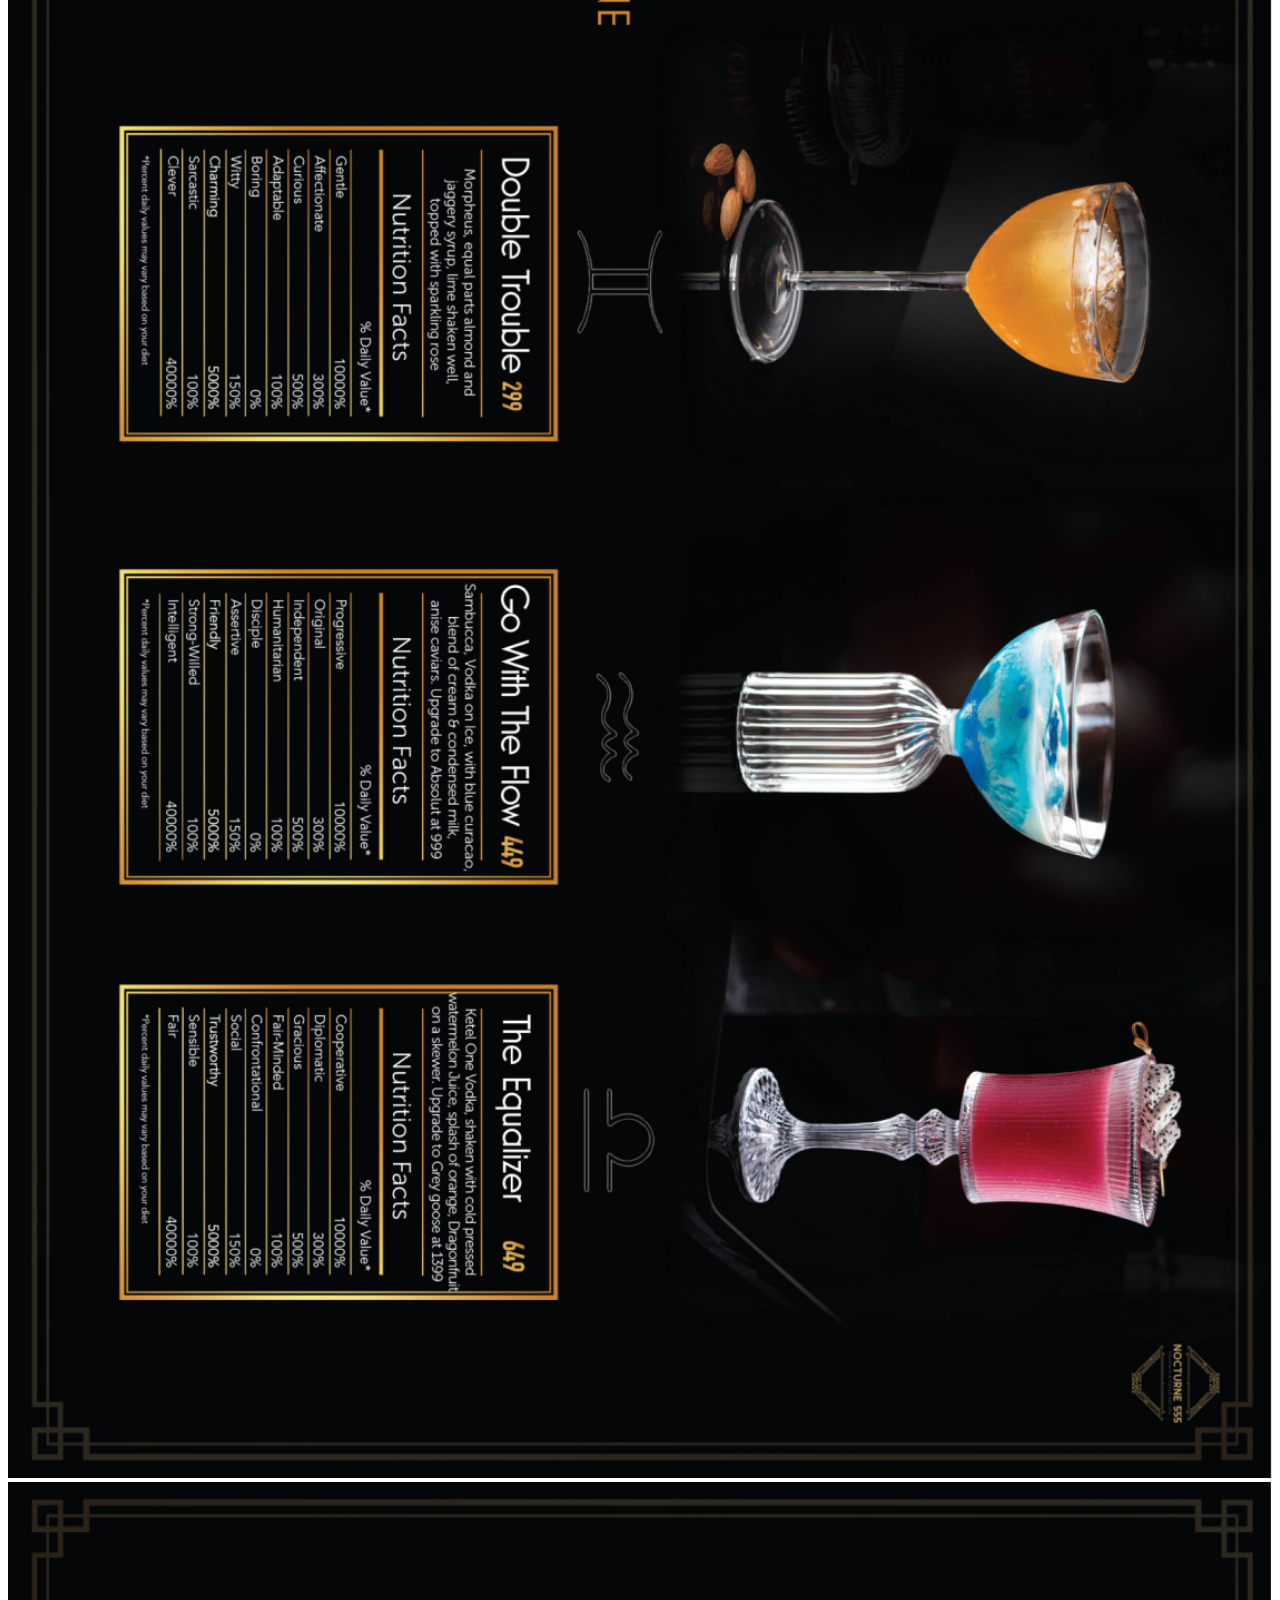
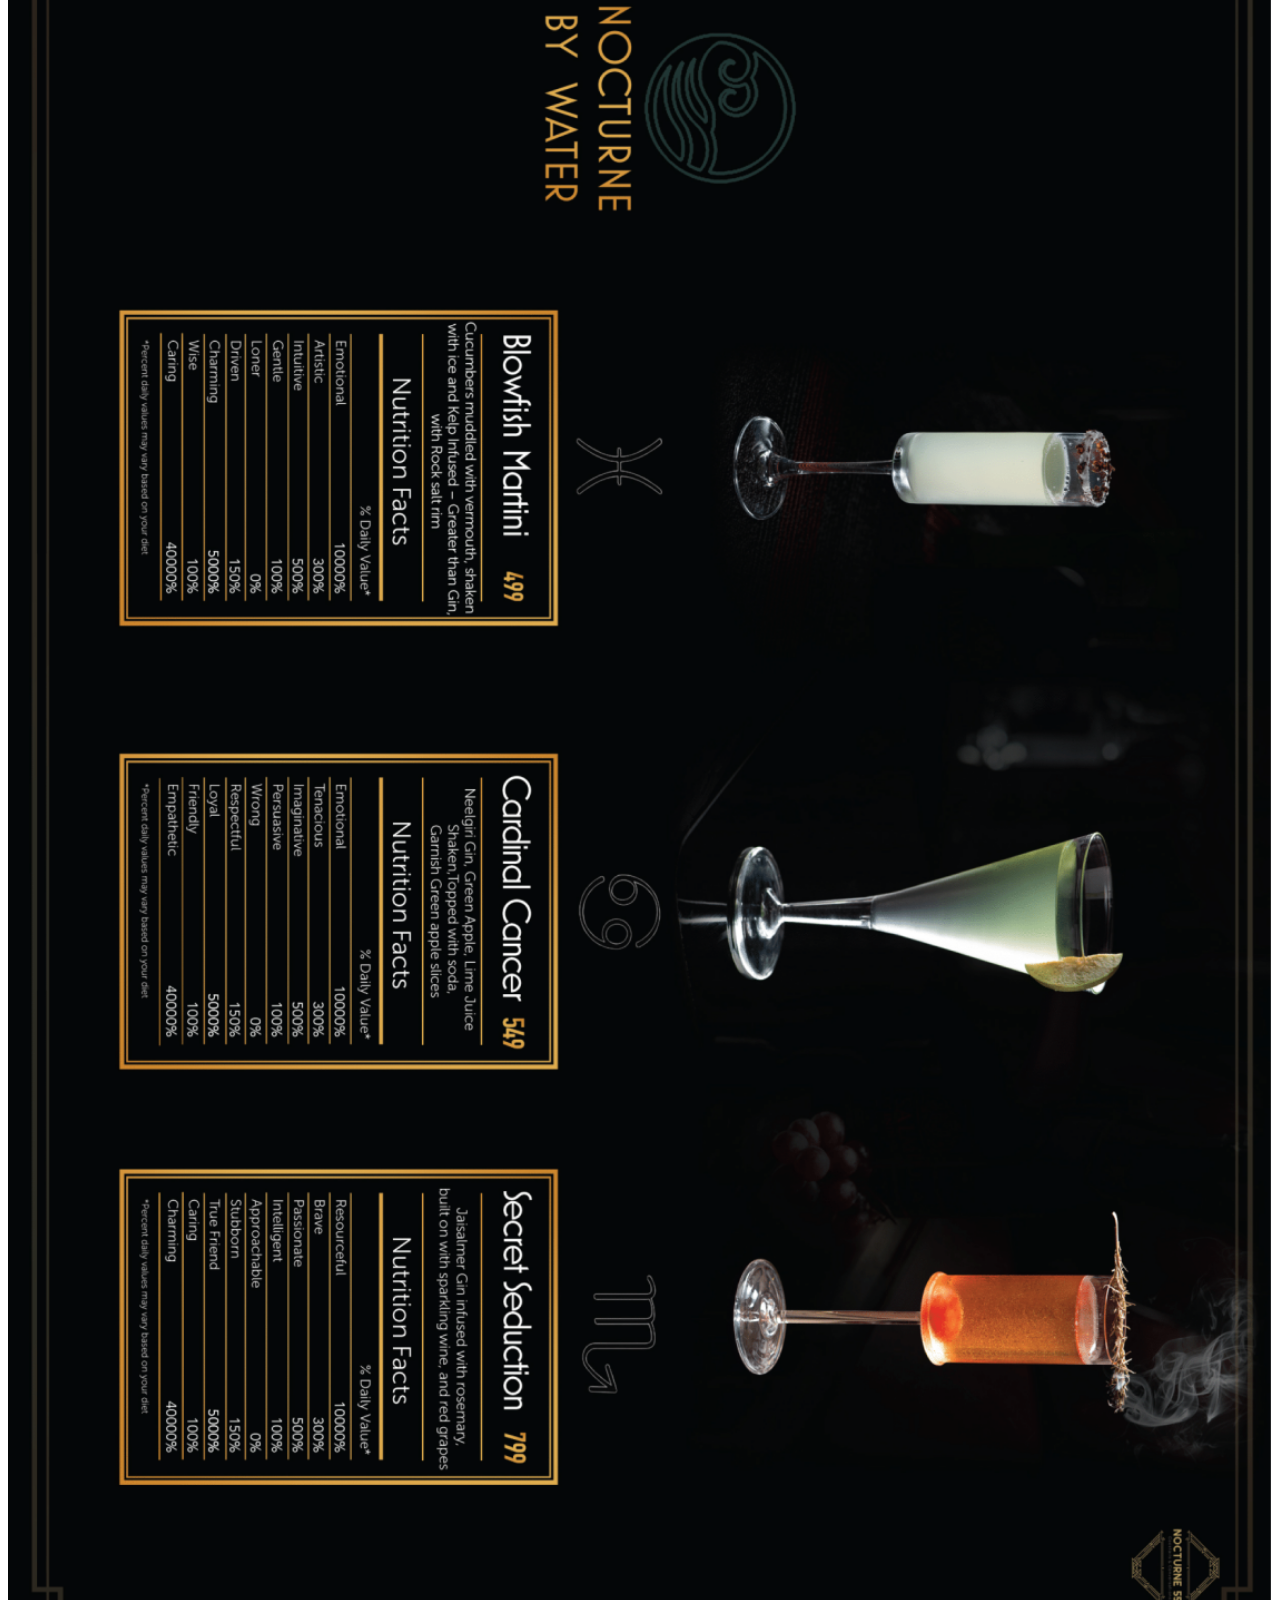
==== commit 8bae5322: "image change" ====
--- a/index.html
+++ b/index.html
@@ -1,25 +1,61 @@
 <!DOCTYPE html>
 <html lang="en">
-  <head>
-    <meta charset="UTF-8" />
-    <meta name="viewport" content="width=device-width, initial-scale=1.0" />
-    <title>Document</title>
-    <link rel="stylesheet" href="styles.css" />
-  </head>
-  <body>
-    <div>
-      <div class="image-container">
-        <img src="/images/PDF sample-1.png" />
-      </div>
-      <div class="image-container">
-        <img src="/images/PDF sample-2.png" />
-      </div>
-      <div class="image-container">
-        <img src="/images/PDF sample-3.png" />
-      </div>
-      <div class="image-container">
-        <img src="/images/PDF sample-4.png" />
-      </div>
+
+<head>
+  <meta charset="UTF-8" />
+  <meta name="viewport" content="width=device-width, initial-scale=1.0" />
+  <title>Document</title>
+  <link rel="stylesheet" href="styles.css" />
+</head>
+
+<body>
+  <div>
+    <div class="image-container">
+      <img src="./images/Nocturne Menu-01.png" />
     </div>
-  </body>
-</html>
+    <div class="image-container">
+      <img src="./images/Nocturne Menu-02.png" />
+    </div>
+    <div class="image-container">
+      <img src="./images/Nocturne Menu-03.png" />
+    </div>
+    <div class="image-container">
+      <img src="./images/Nocturne Menu-04.png" />
+    </div>
+    <div class="image-container">
+      <img src="./images/Nocturne Menu-05.png" />
+    </div>
+    <div class="image-container">
+      <img src="./images/Nocturne Menu-06.png" />
+    </div>
+    <div class="image-container">
+      <img src="./images/Nocturne Menu-07.png" />
+    </div>
+    <div class="image-container">
+      <img src="./images/Nocturne Menu-08.png" />
+    </div>
+    <div class="image-container">
+      <img src="./images/Nocturne Menu-09.png" />
+    </div>
+    <div class="image-container">
+      <img src="./images/Nocturne Menu-10.png" />
+    </div>
+    <div class="image-container">
+      <img src="./images/Nocturne Menu-11.png" />
+    </div>
+    <div class="image-container">
+      <img src="./images/Nocturne Menu-12.png" />
+    </div>
+    <!-- <div class="image-container">
+      <img src="/images/PDF sample-2.png" />
+    </div>
+    <div class="image-container">
+      <img src="/images/PDF sample-3.png" />
+    </div>
+    <div class="image-container">
+      <img src="/images/PDF sample-4.png" />
+    </div>
+  </div> -->
+</body>
+
+</html>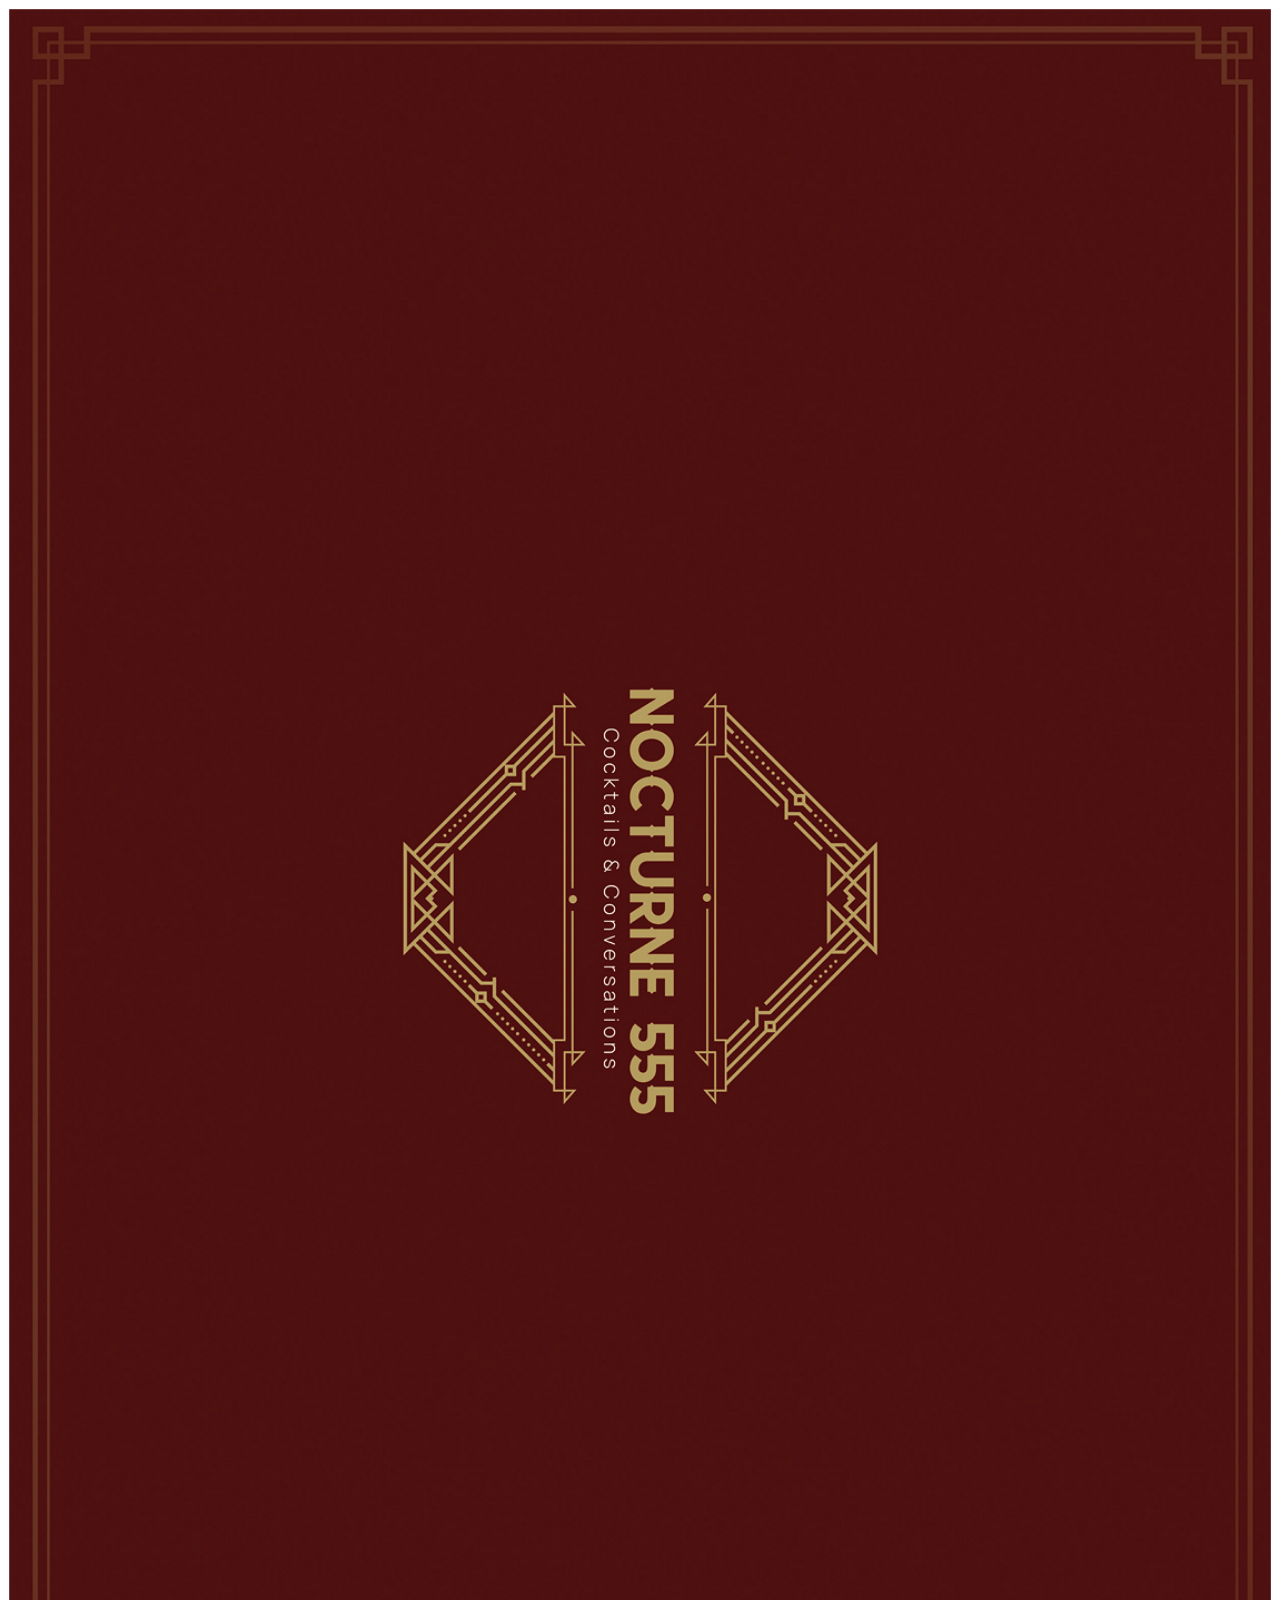
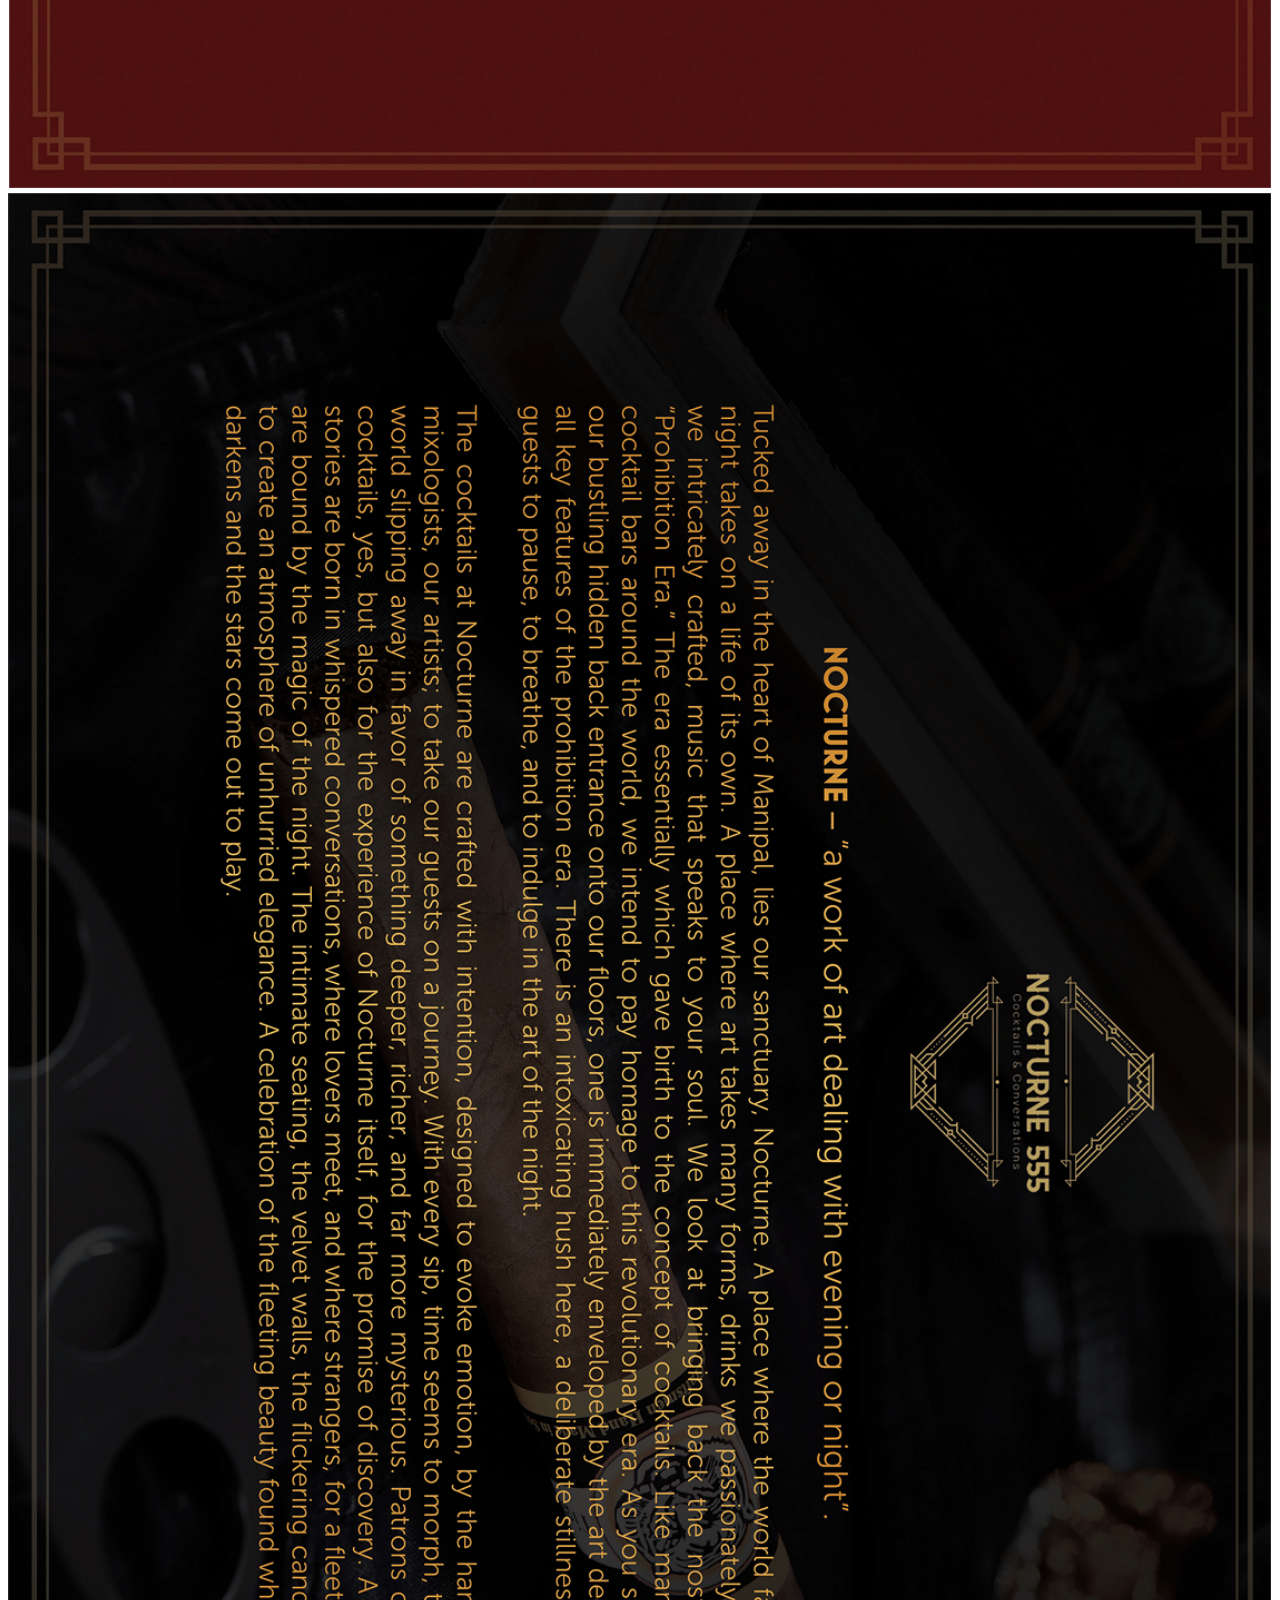
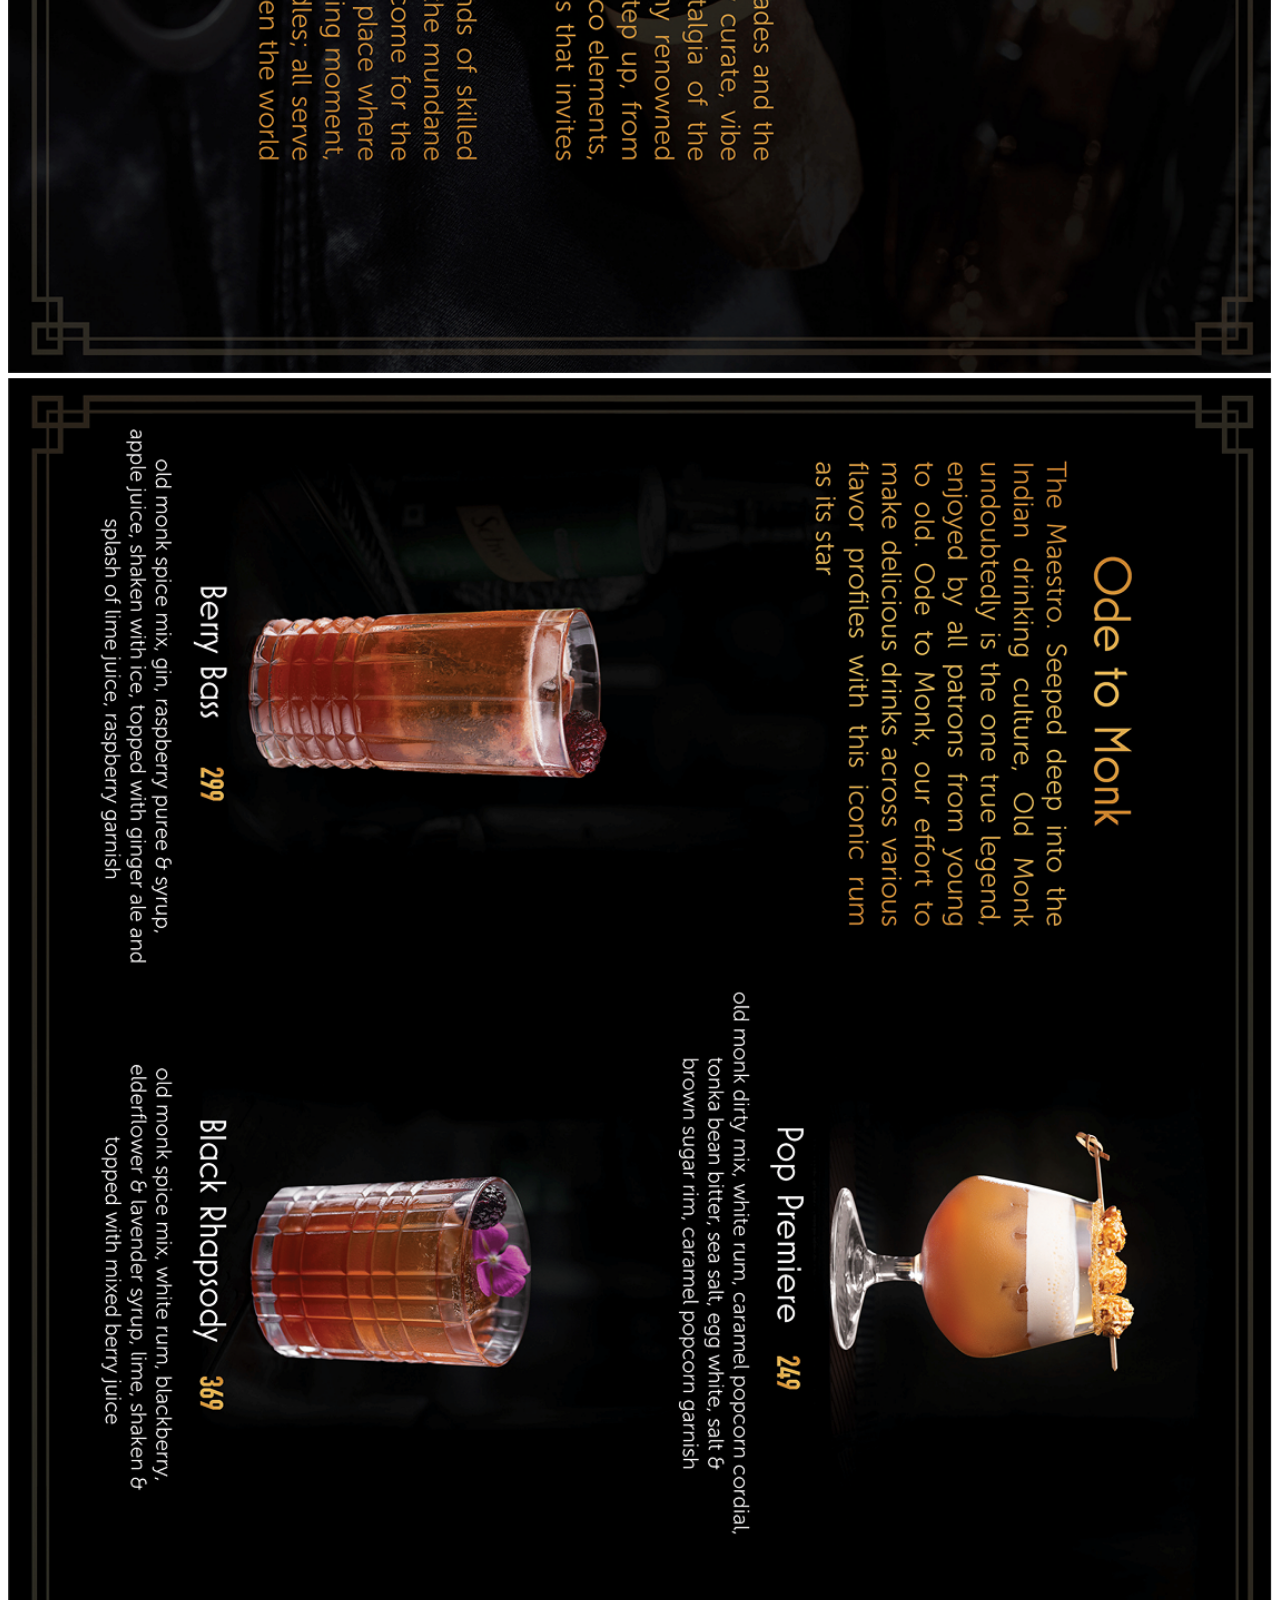
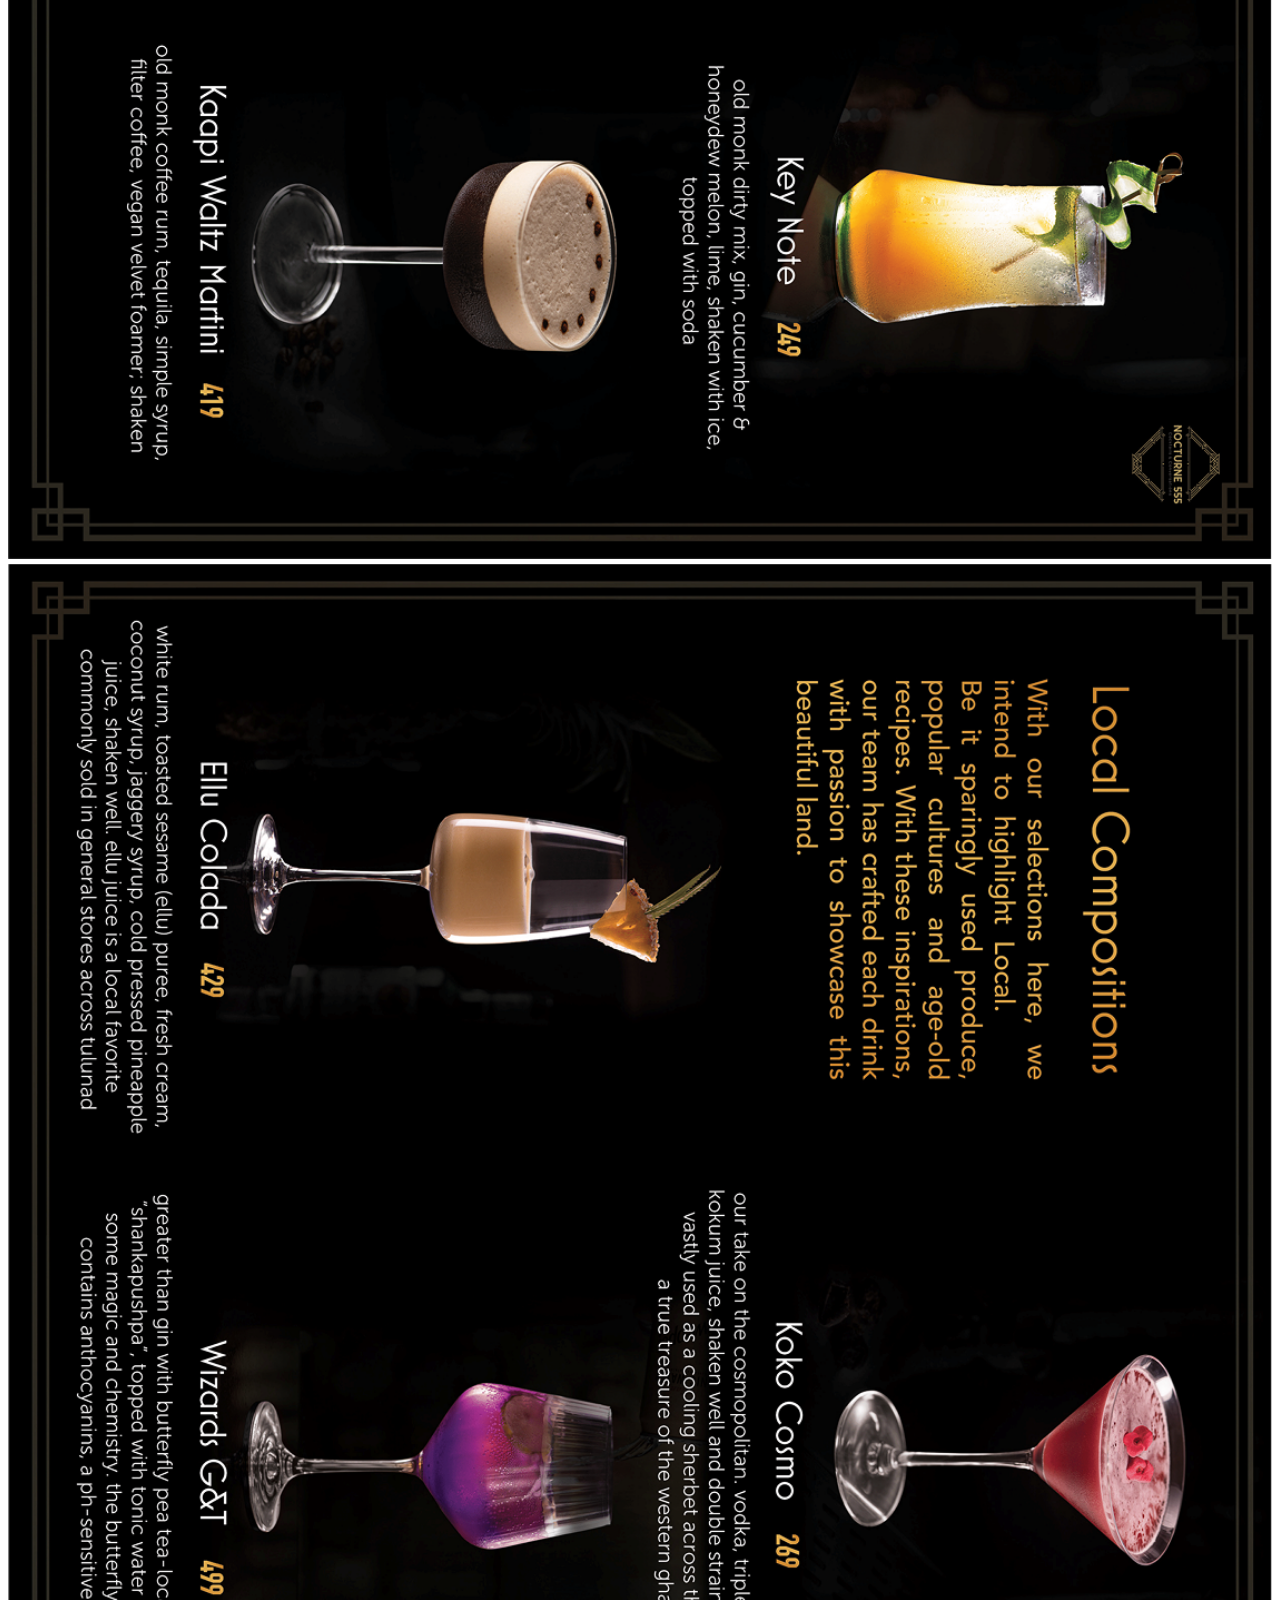
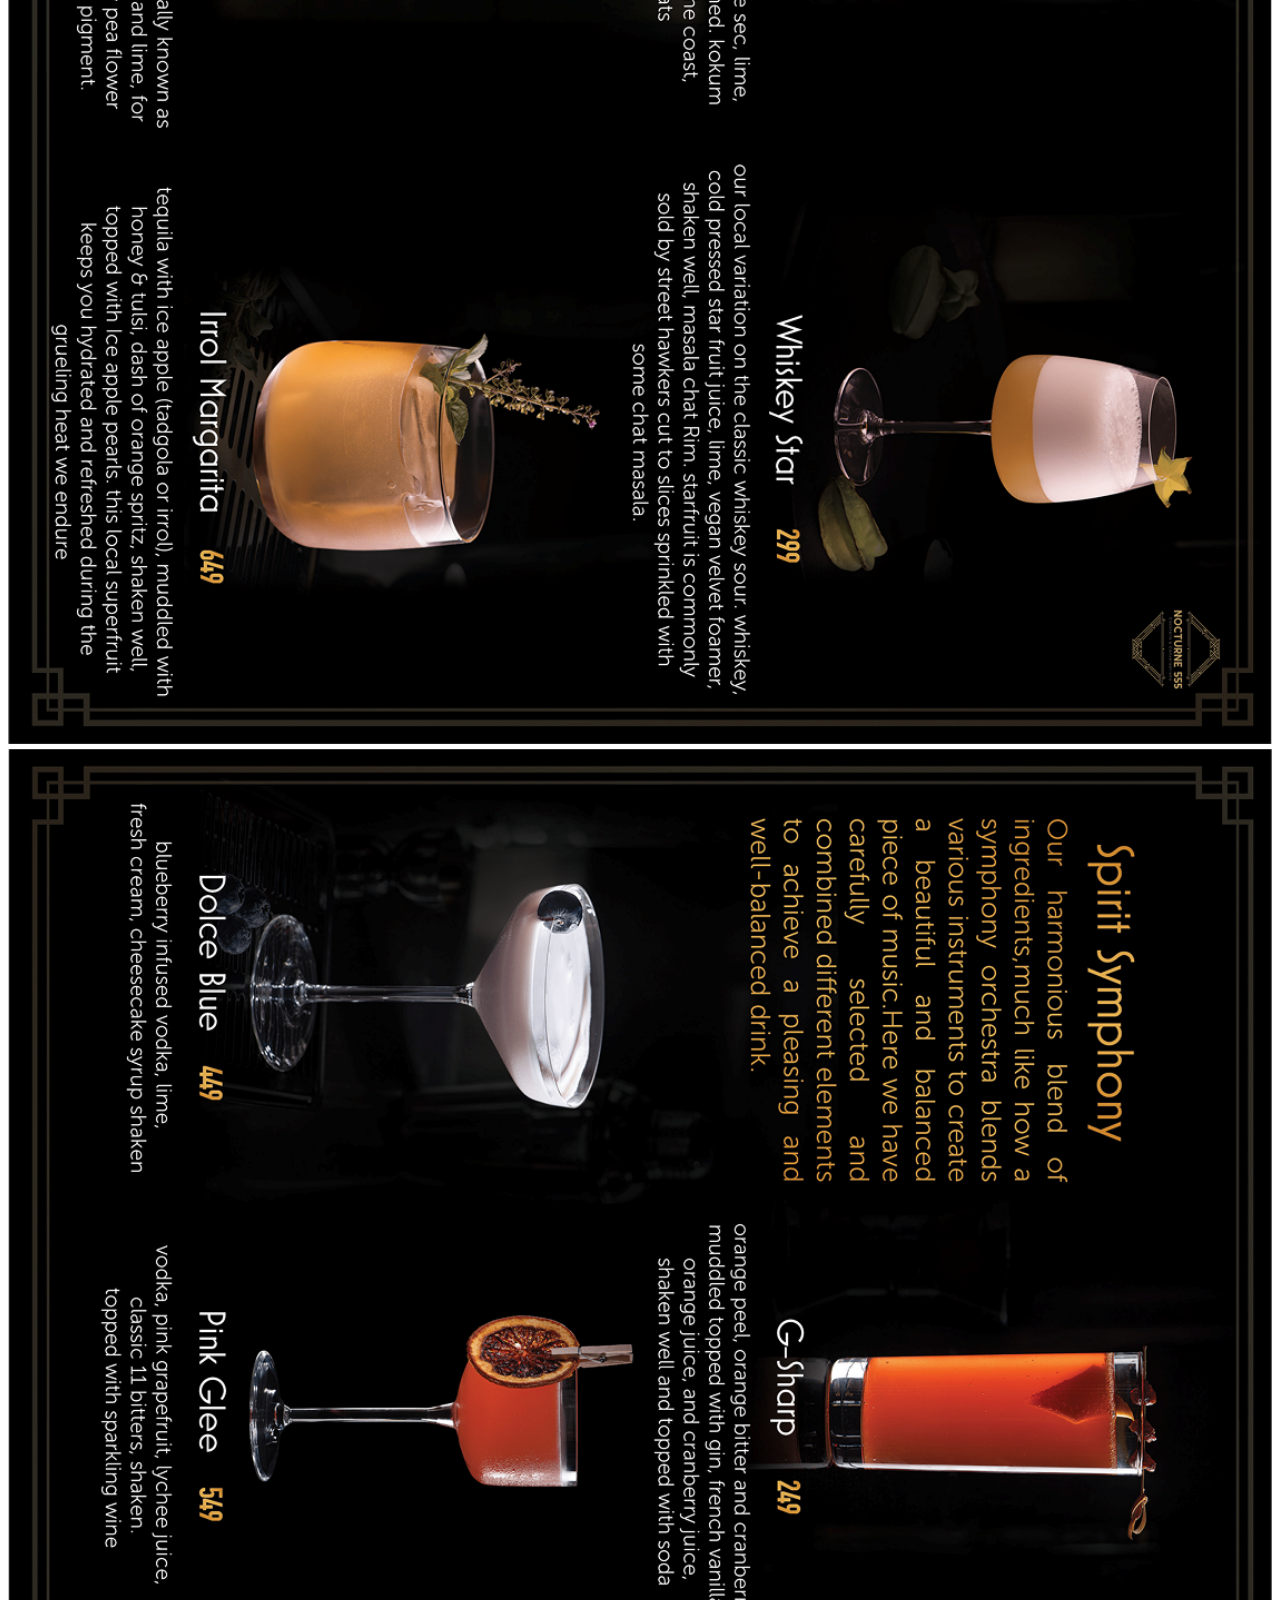
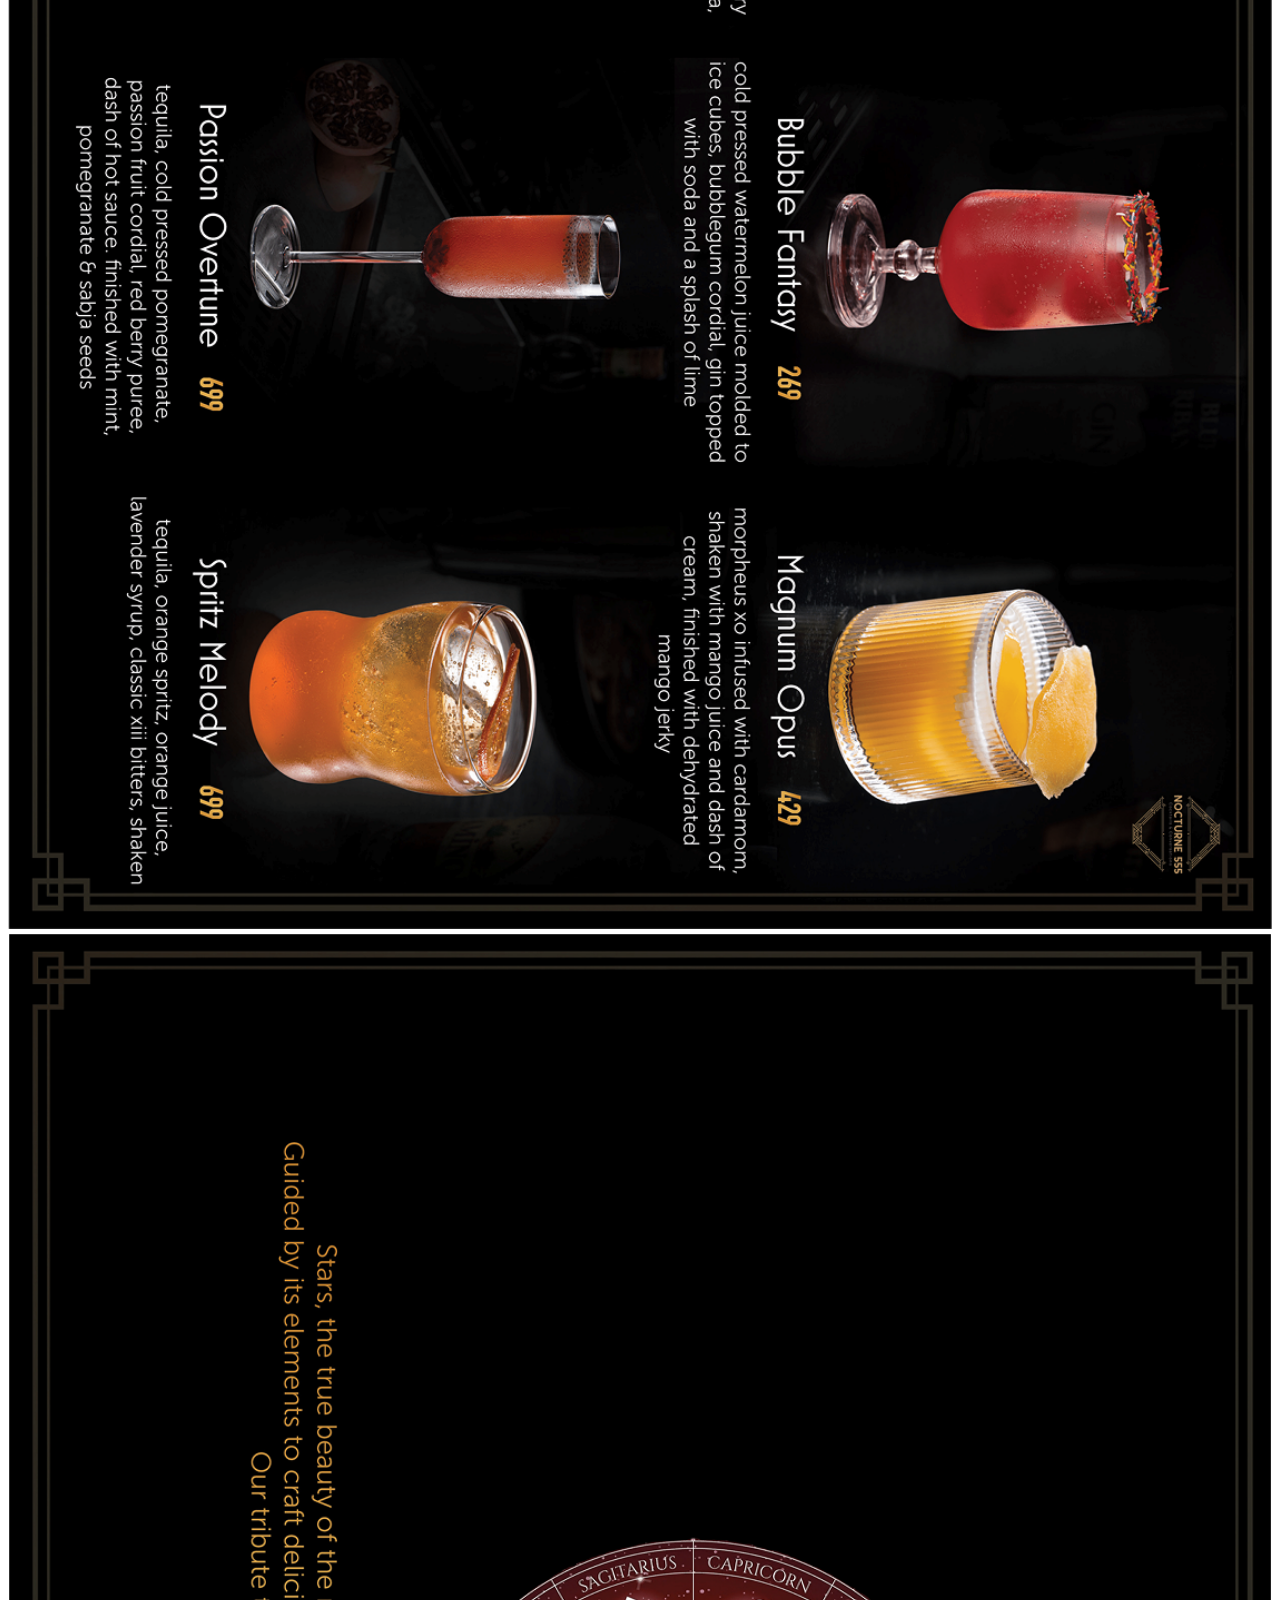
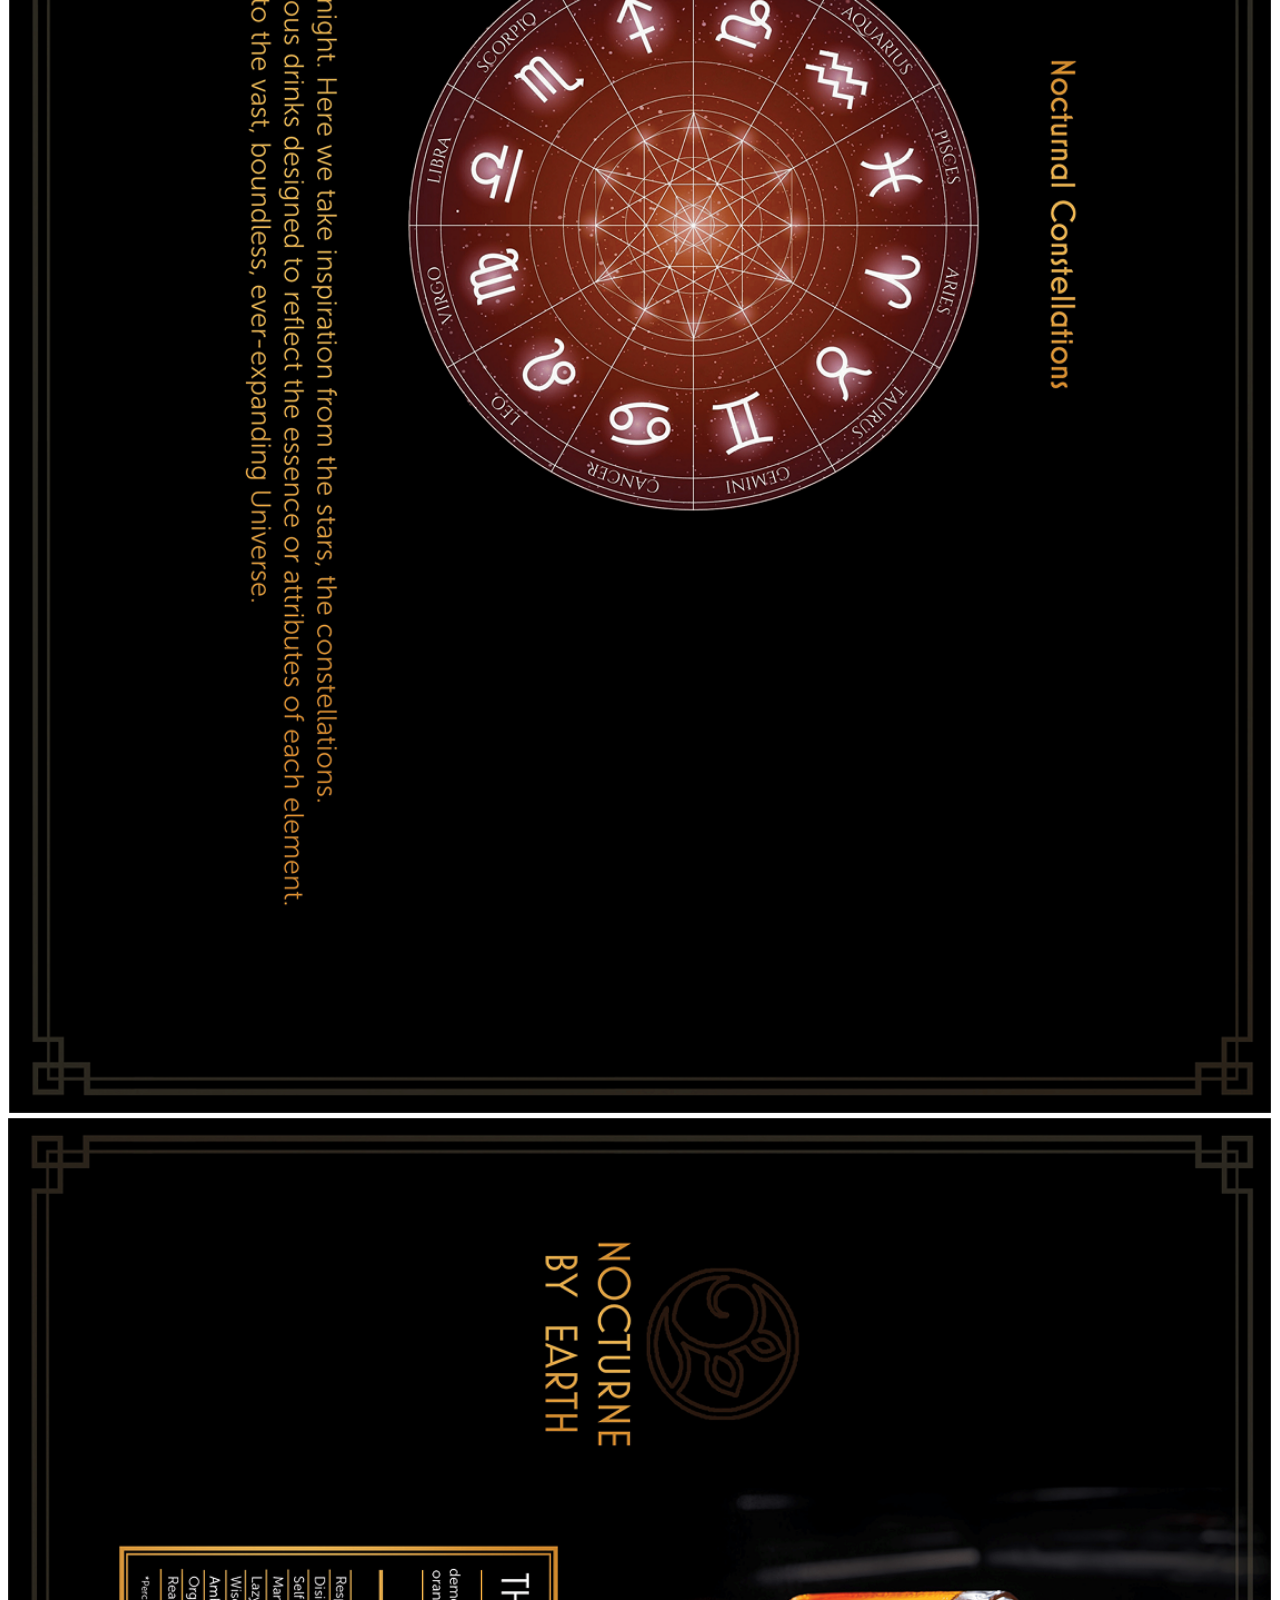
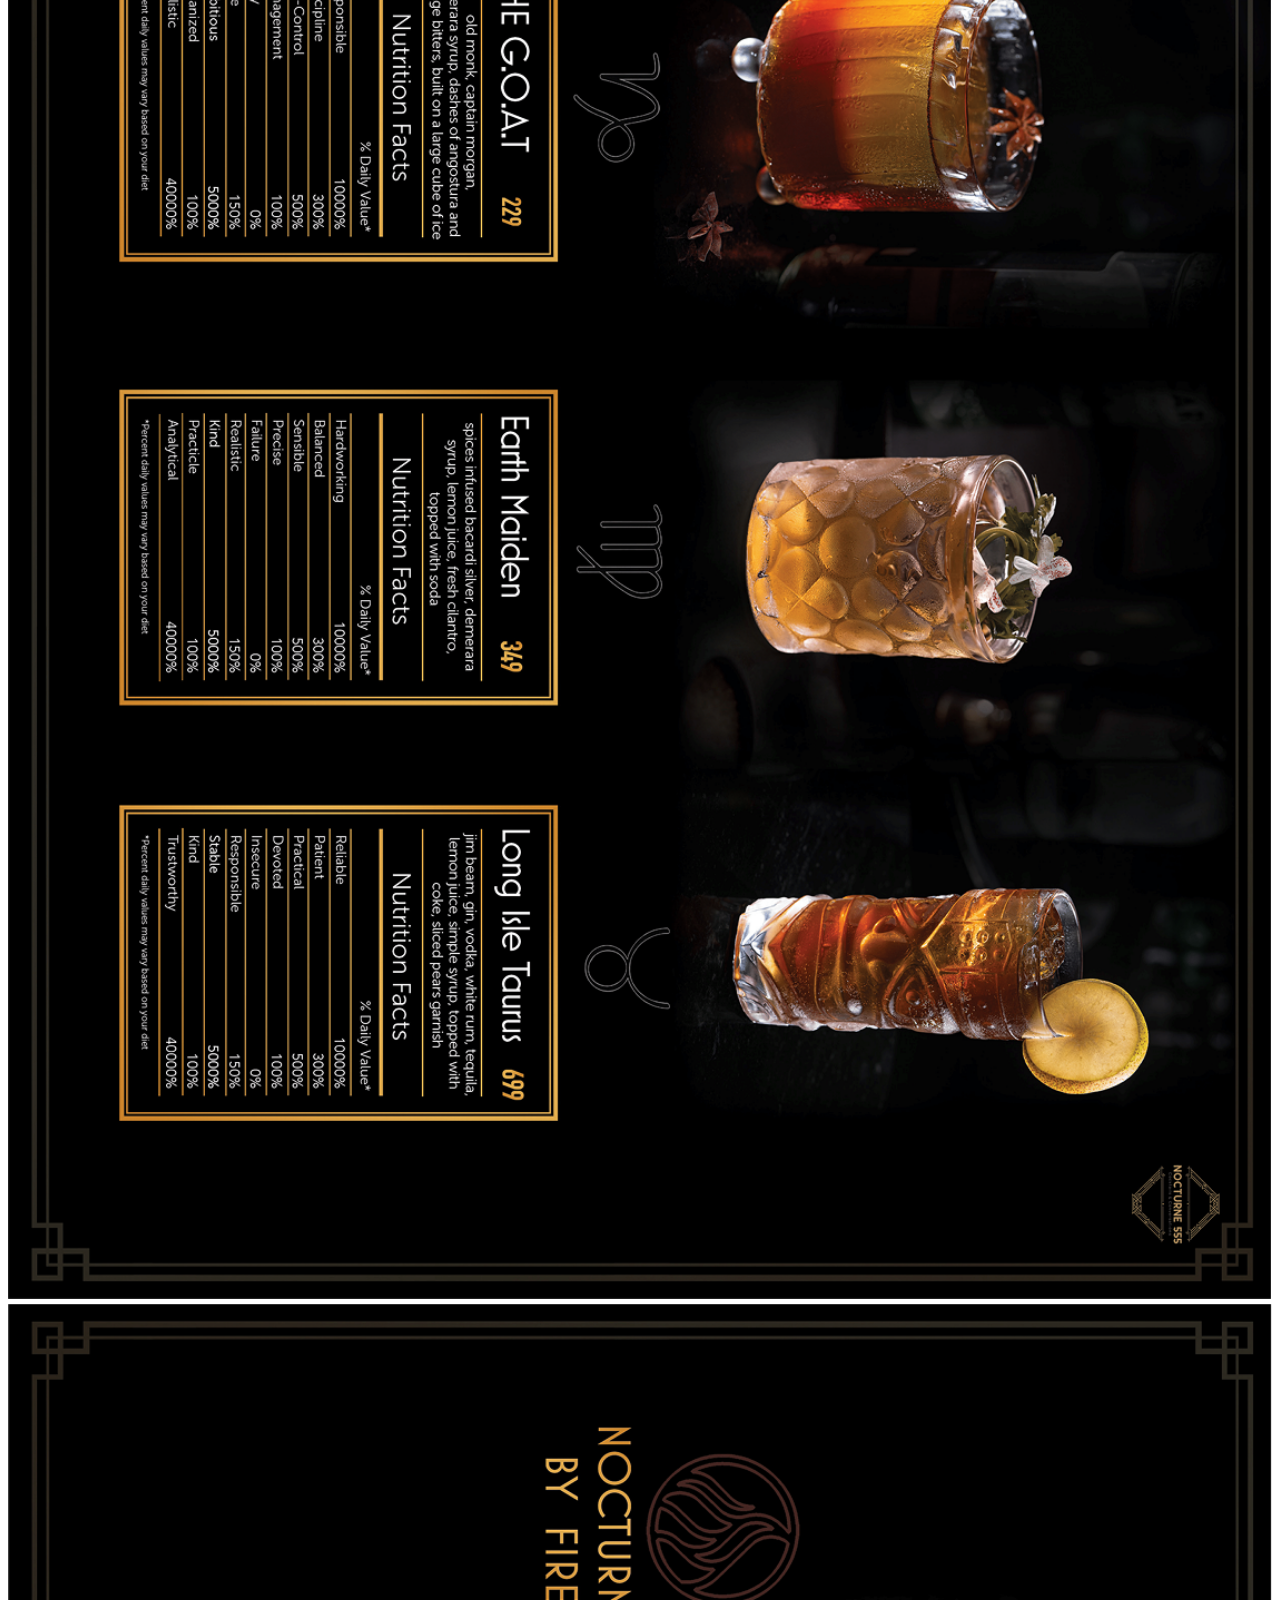
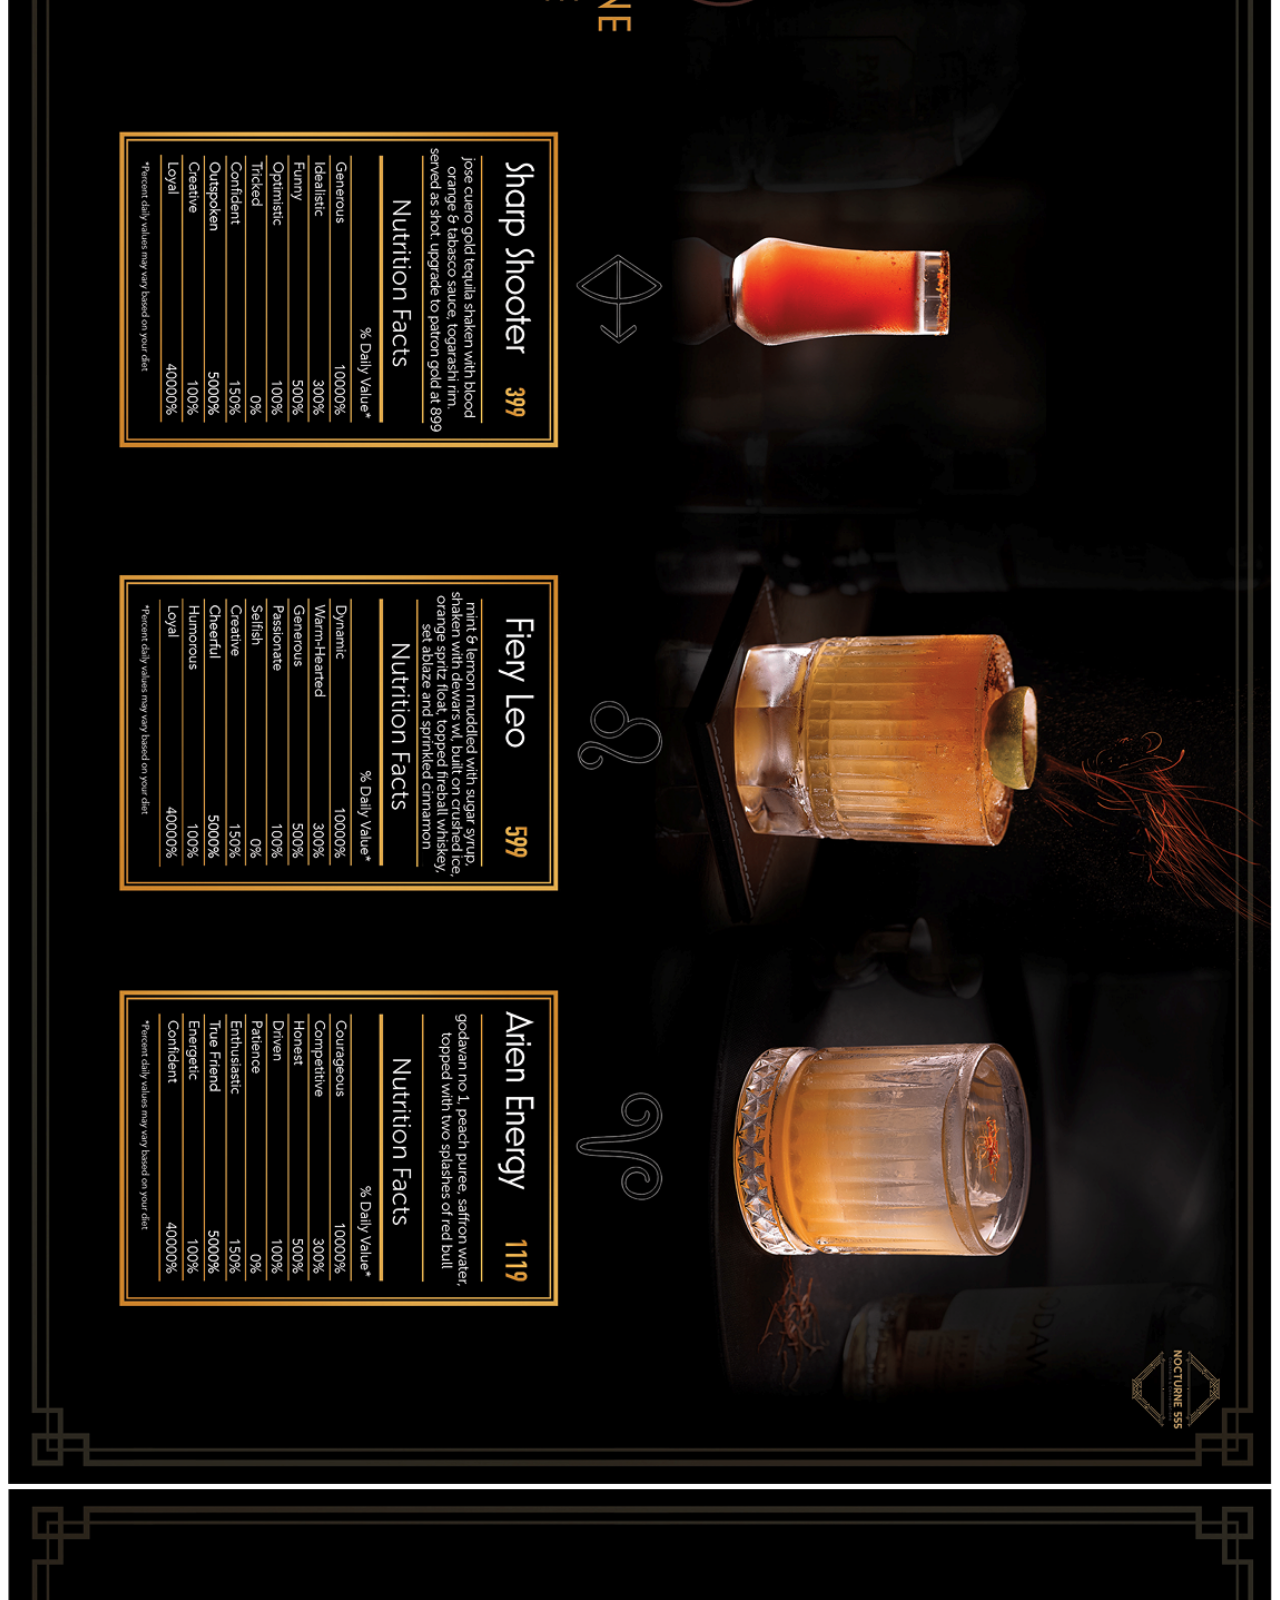
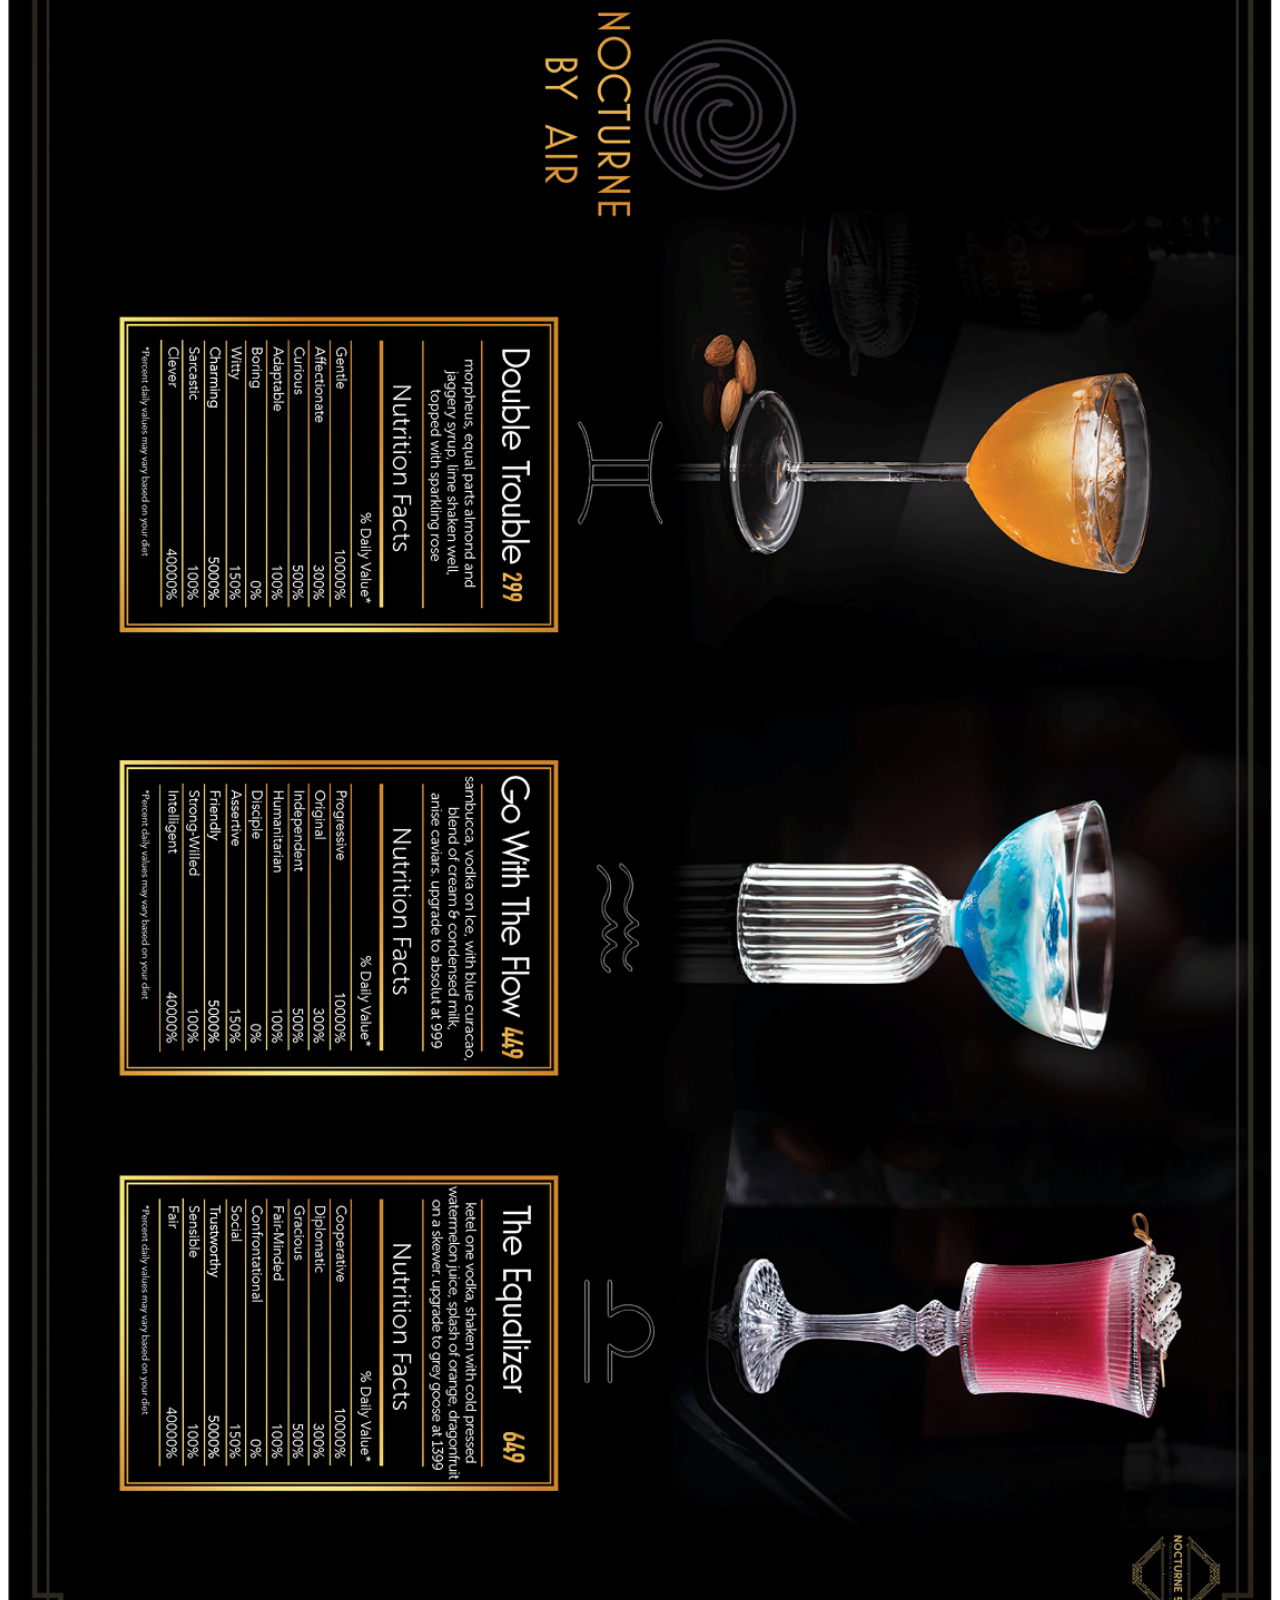
==== commit 9035fbfa: "menu changes" ====
--- a/index.html
+++ b/index.html
@@ -11,51 +11,57 @@
 <body>
   <div>
     <div class="image-container">
-      <img src="./images/Nocturne Menu-01.png" />
+      <img src="./images/Nocturne 555-Beverage, Cigar & Food Menu-01.png" />
     </div>
     <div class="image-container">
-      <img src="./images/Nocturne Menu-02.png" />
+      <img src="./images/Nocturne 555-Beverage, Cigar & Food Menu-02.png" />
     </div>
     <div class="image-container">
-      <img src="./images/Nocturne Menu-03.png" />
+      <img src="./images/Nocturne 555-Beverage, Cigar & Food Menu-03.png" />
     </div>
     <div class="image-container">
-      <img src="./images/Nocturne Menu-04.png" />
+      <img src="./images/Nocturne 555-Beverage, Cigar & Food Menu-04.png" />
     </div>
     <div class="image-container">
-      <img src="./images/Nocturne Menu-05.png" />
+      <img src="./images/Nocturne 555-Beverage, Cigar & Food Menu-05.png" />
     </div>
     <div class="image-container">
-      <img src="./images/Nocturne Menu-06.png" />
+      <img src="./images/Nocturne 555-Beverage, Cigar & Food Menu-06.png" />
     </div>
     <div class="image-container">
-      <img src="./images/Nocturne Menu-07.png" />
+      <img src="./images/Nocturne 555-Beverage, Cigar & Food Menu-07.png" />
     </div>
     <div class="image-container">
-      <img src="./images/Nocturne Menu-08.png" />
+      <img src="./images/Nocturne 555-Beverage, Cigar & Food Menu-08.png" />
     </div>
     <div class="image-container">
-      <img src="./images/Nocturne Menu-09.png" />
+      <img src="./images/Nocturne 555-Beverage, Cigar & Food Menu-09.png" />
     </div>
     <div class="image-container">
-      <img src="./images/Nocturne Menu-10.png" />
+      <img src="./images/Nocturne 555-Beverage, Cigar & Food Menu-10.png" />
     </div>
     <div class="image-container">
-      <img src="./images/Nocturne Menu-11.png" />
+      <img src="./images/Nocturne 555-Beverage, Cigar & Food Menu-11.png" />
     </div>
     <div class="image-container">
-      <img src="./images/Nocturne Menu-12.png" />
-    </div>
-    <!-- <div class="image-container">
-      <img src="/images/PDF sample-2.png" />
+      <img src="./images/Nocturne 555-Beverage, Cigar & Food Menu-12.png" />
     </div>
     <div class="image-container">
-      <img src="/images/PDF sample-3.png" />
+      <img src="./images/Nocturne 555-Beverage, Cigar & Food Menu-13.png" />
     </div>
     <div class="image-container">
-      <img src="/images/PDF sample-4.png" />
+      <img src="./images/Nocturne 555-Beverage, Cigar & Food Menu-14.png" />
     </div>
-  </div> -->
+    <div class="image-container">
+      <img src="./images/Nocturne 555-Beverage, Cigar & Food Menu-15.png" />
+    </div>
+    <div class="image-container">
+      <img src="./images/Nocturne 555-Beverage, Cigar & Food Menu-16.png" />
+    </div>
+    <div class="image-container">
+      <img src="./images/Nocturne 555-Beverage, Cigar & Food Menu-17.png" />
+    </div>
+  </div>
 </body>
 
 </html>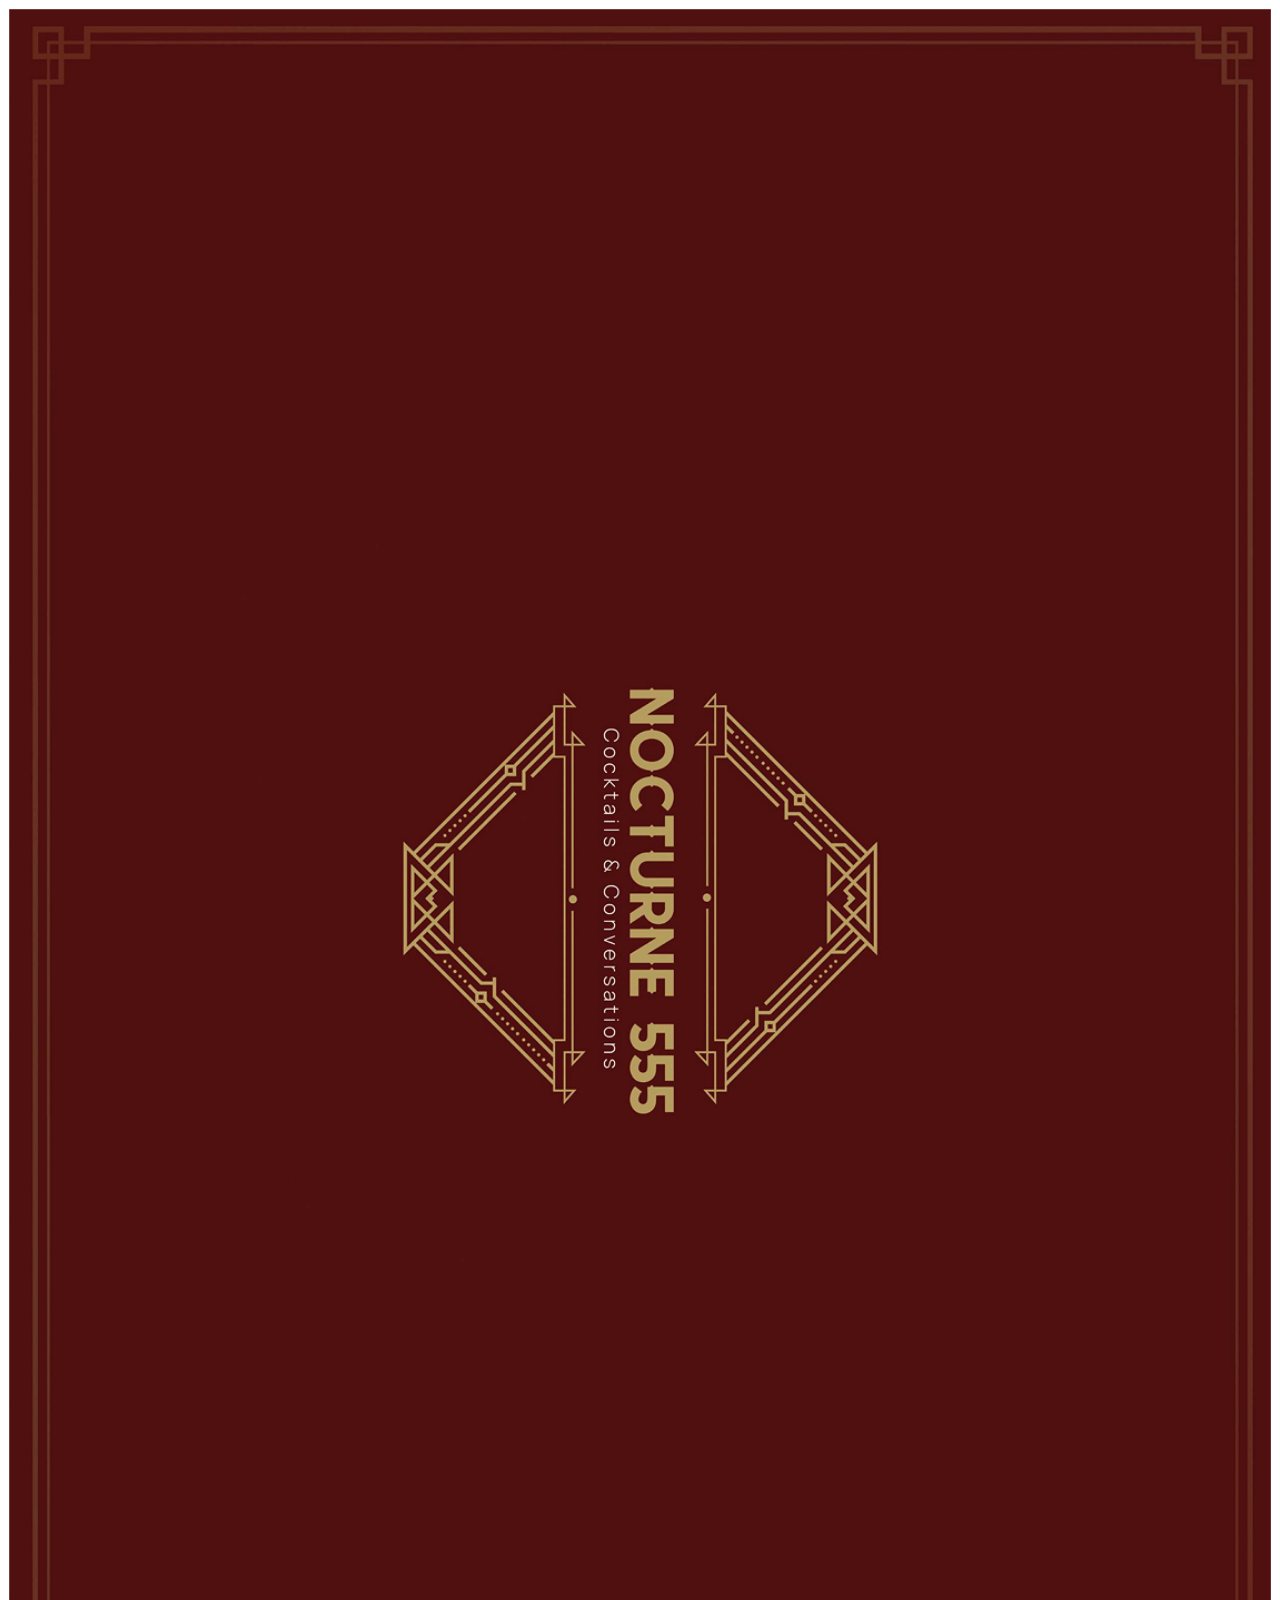
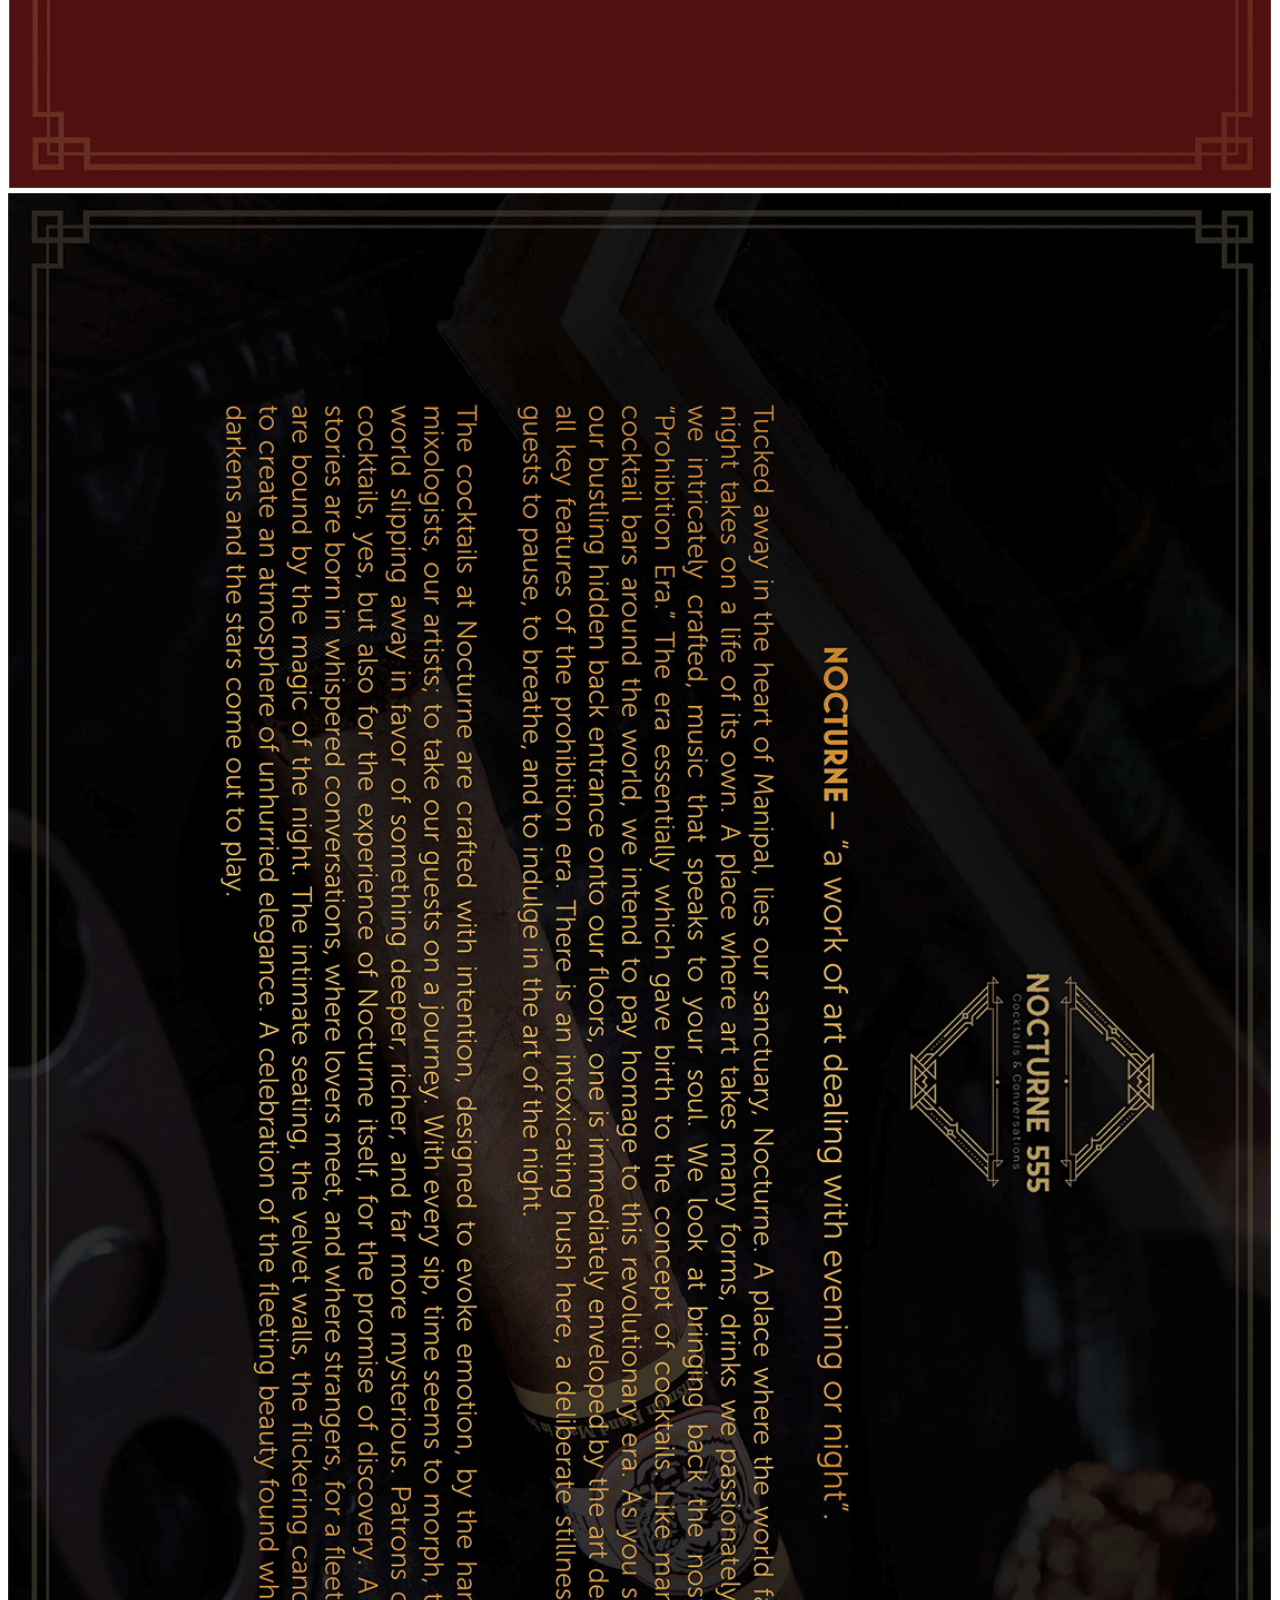
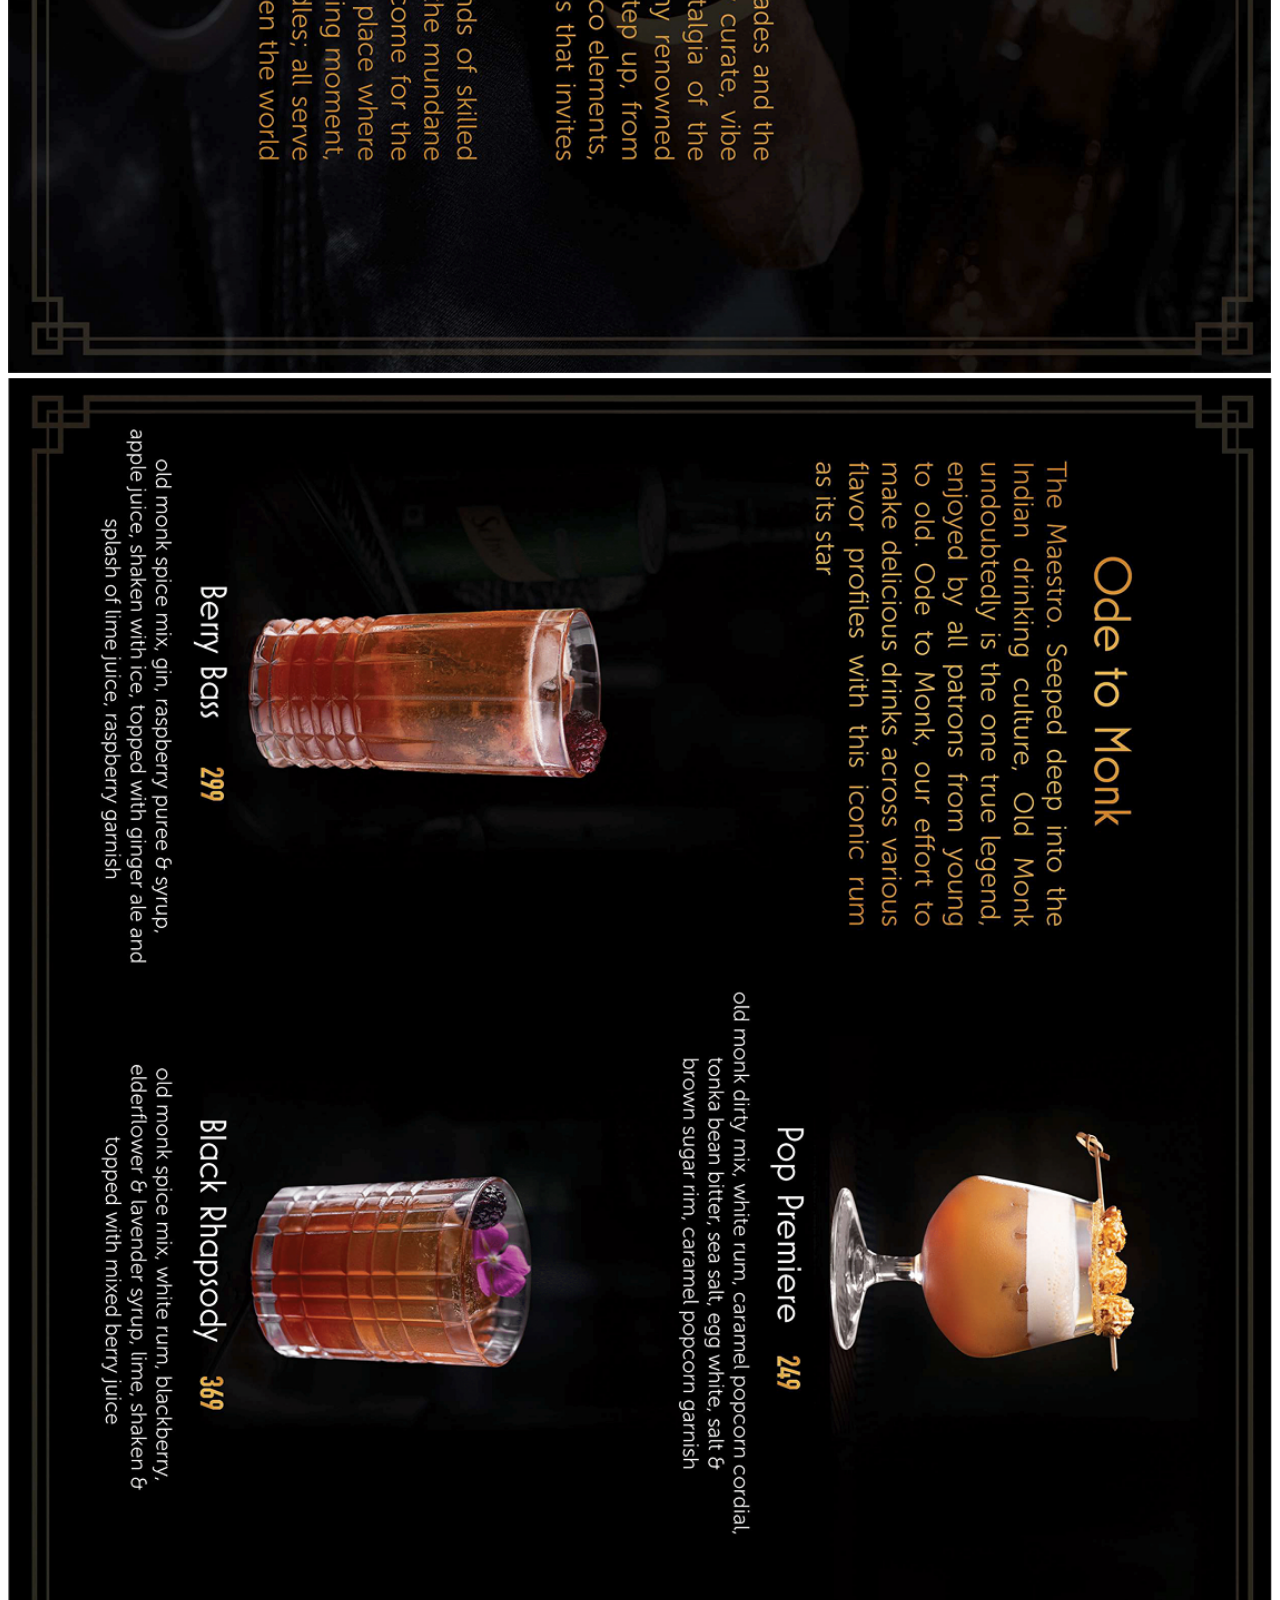
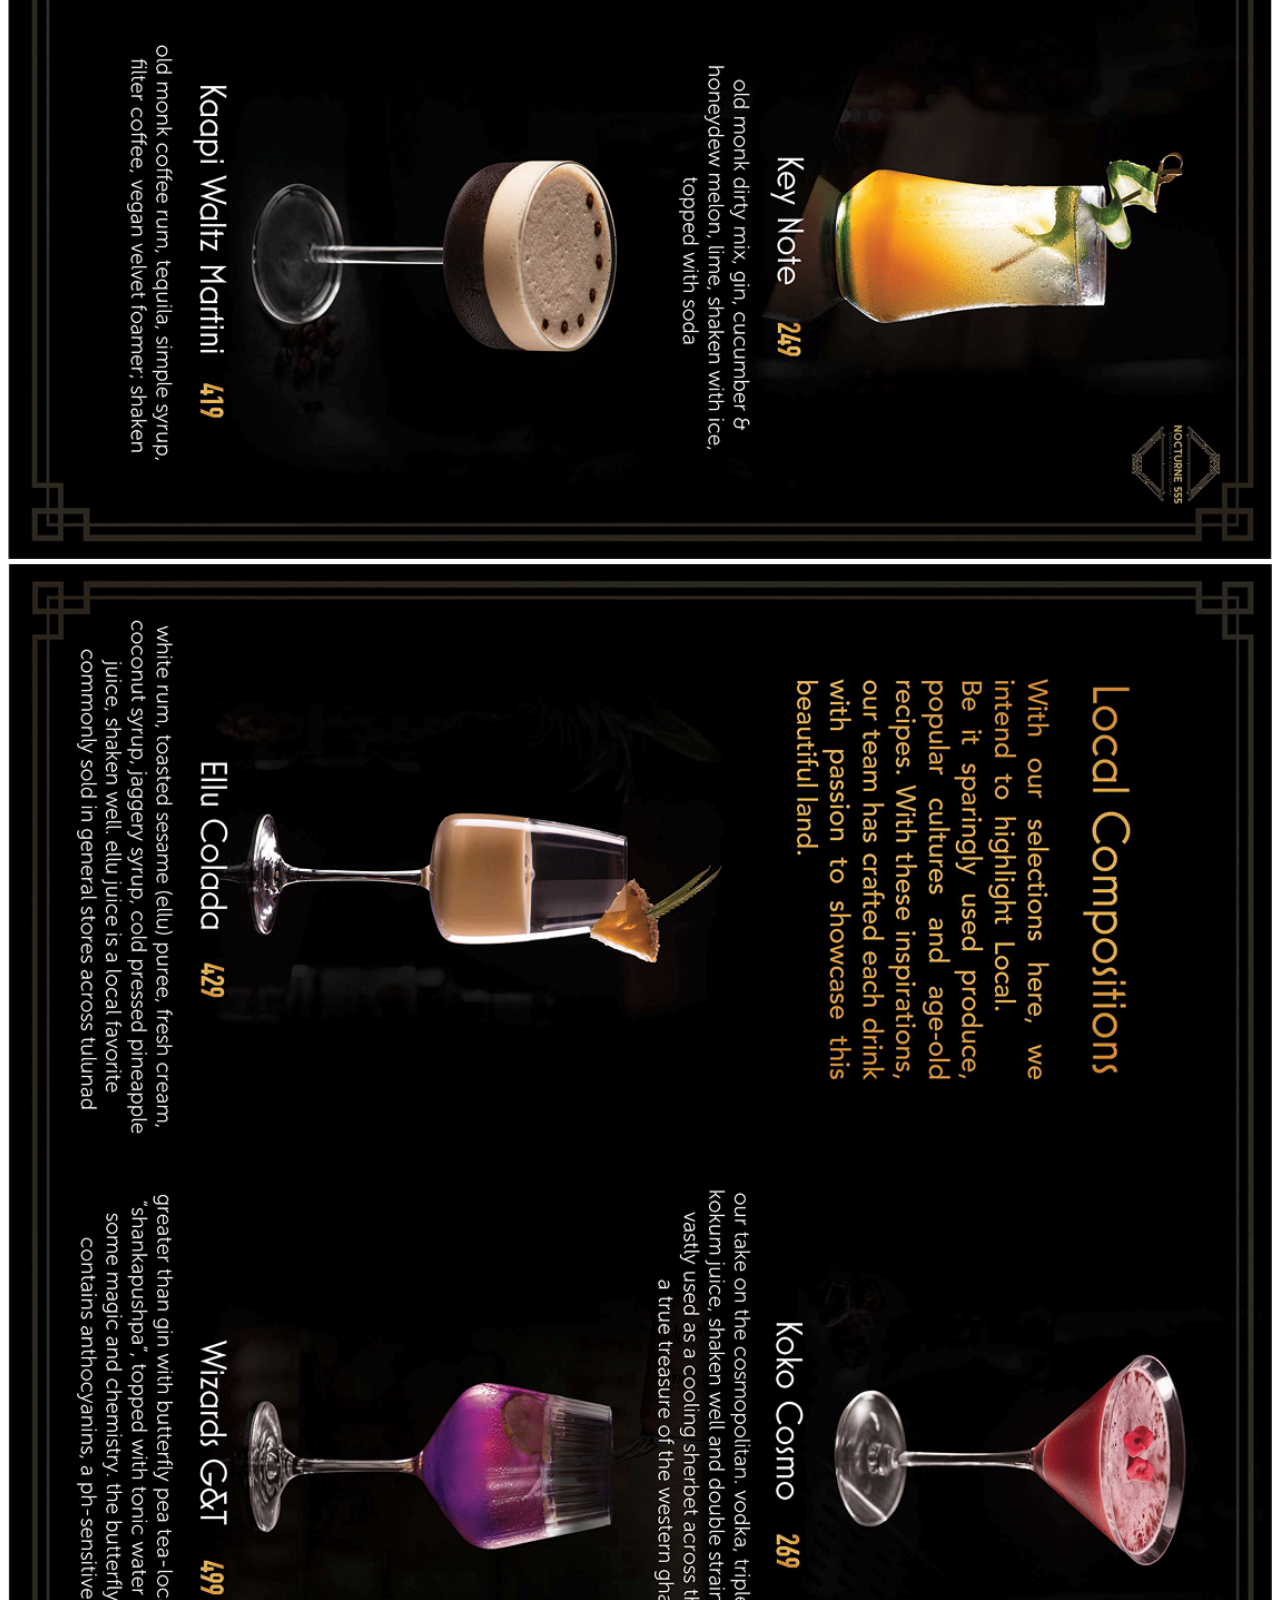
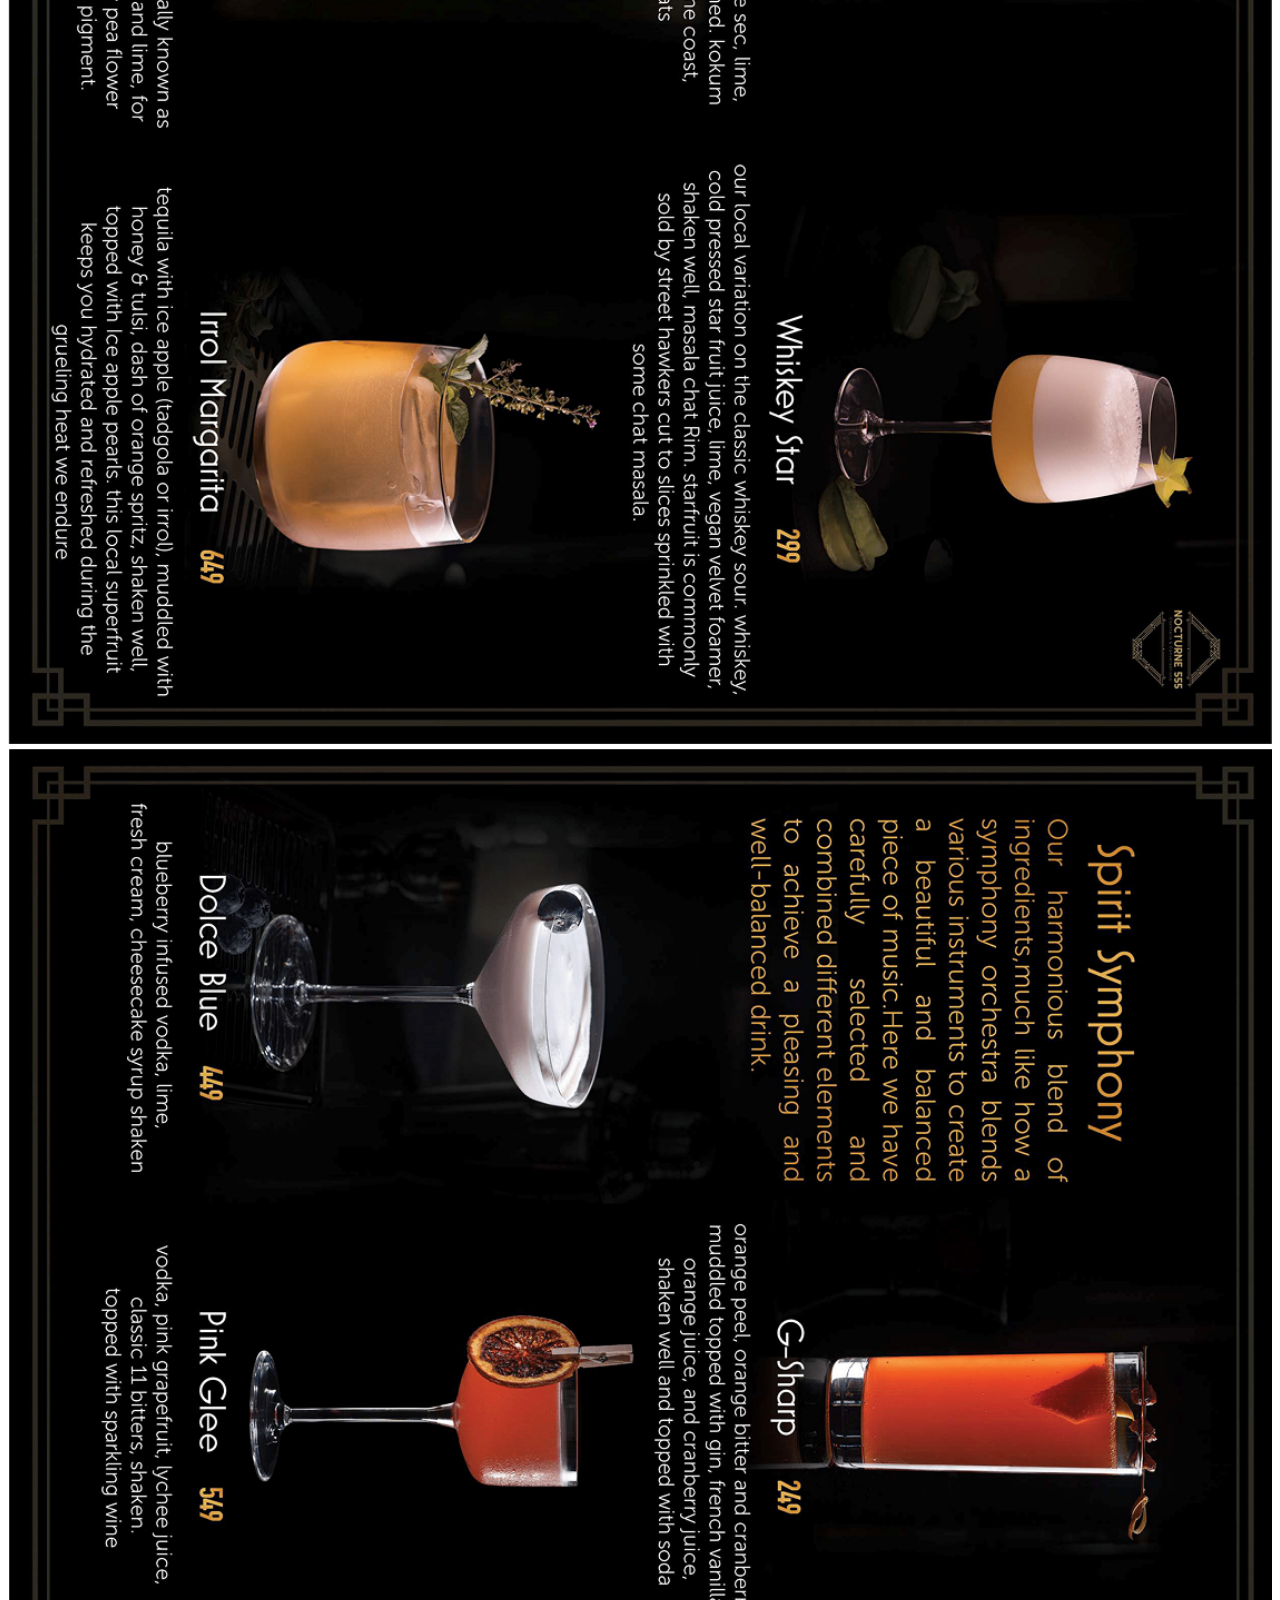
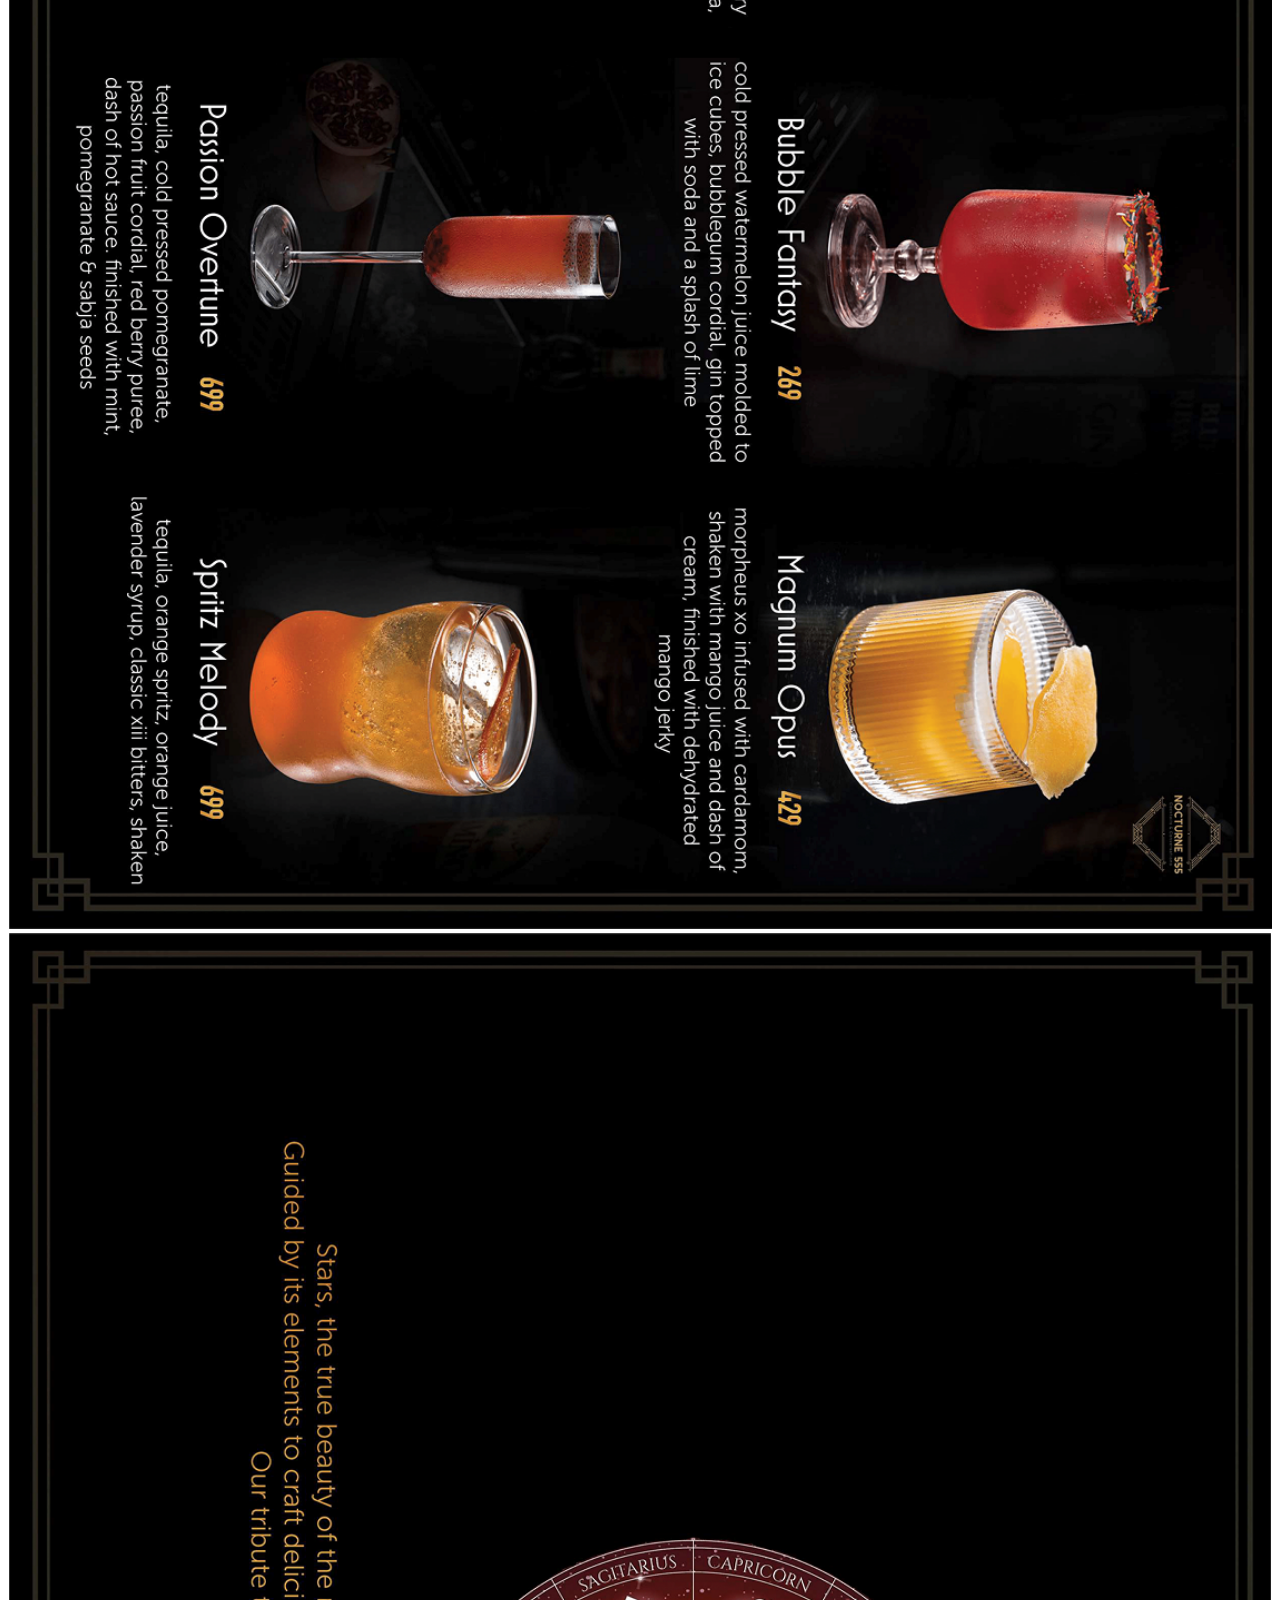
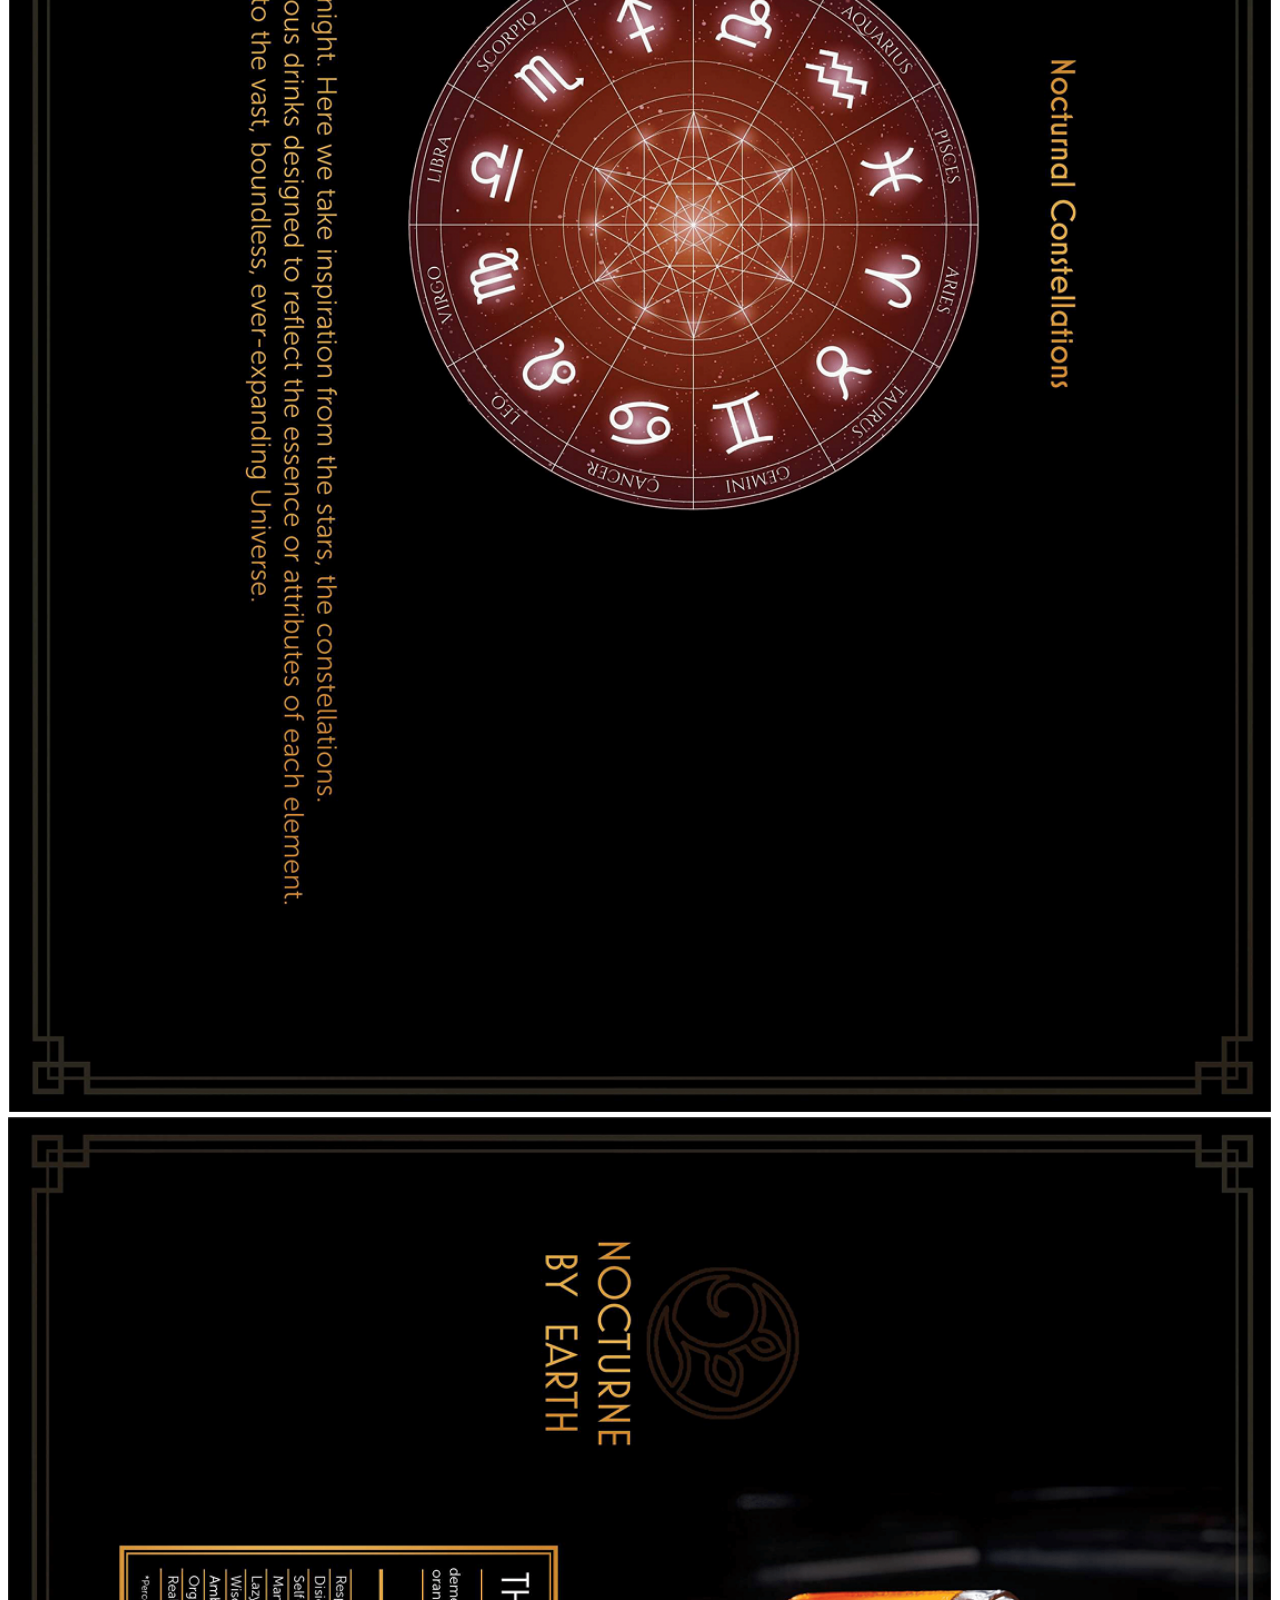
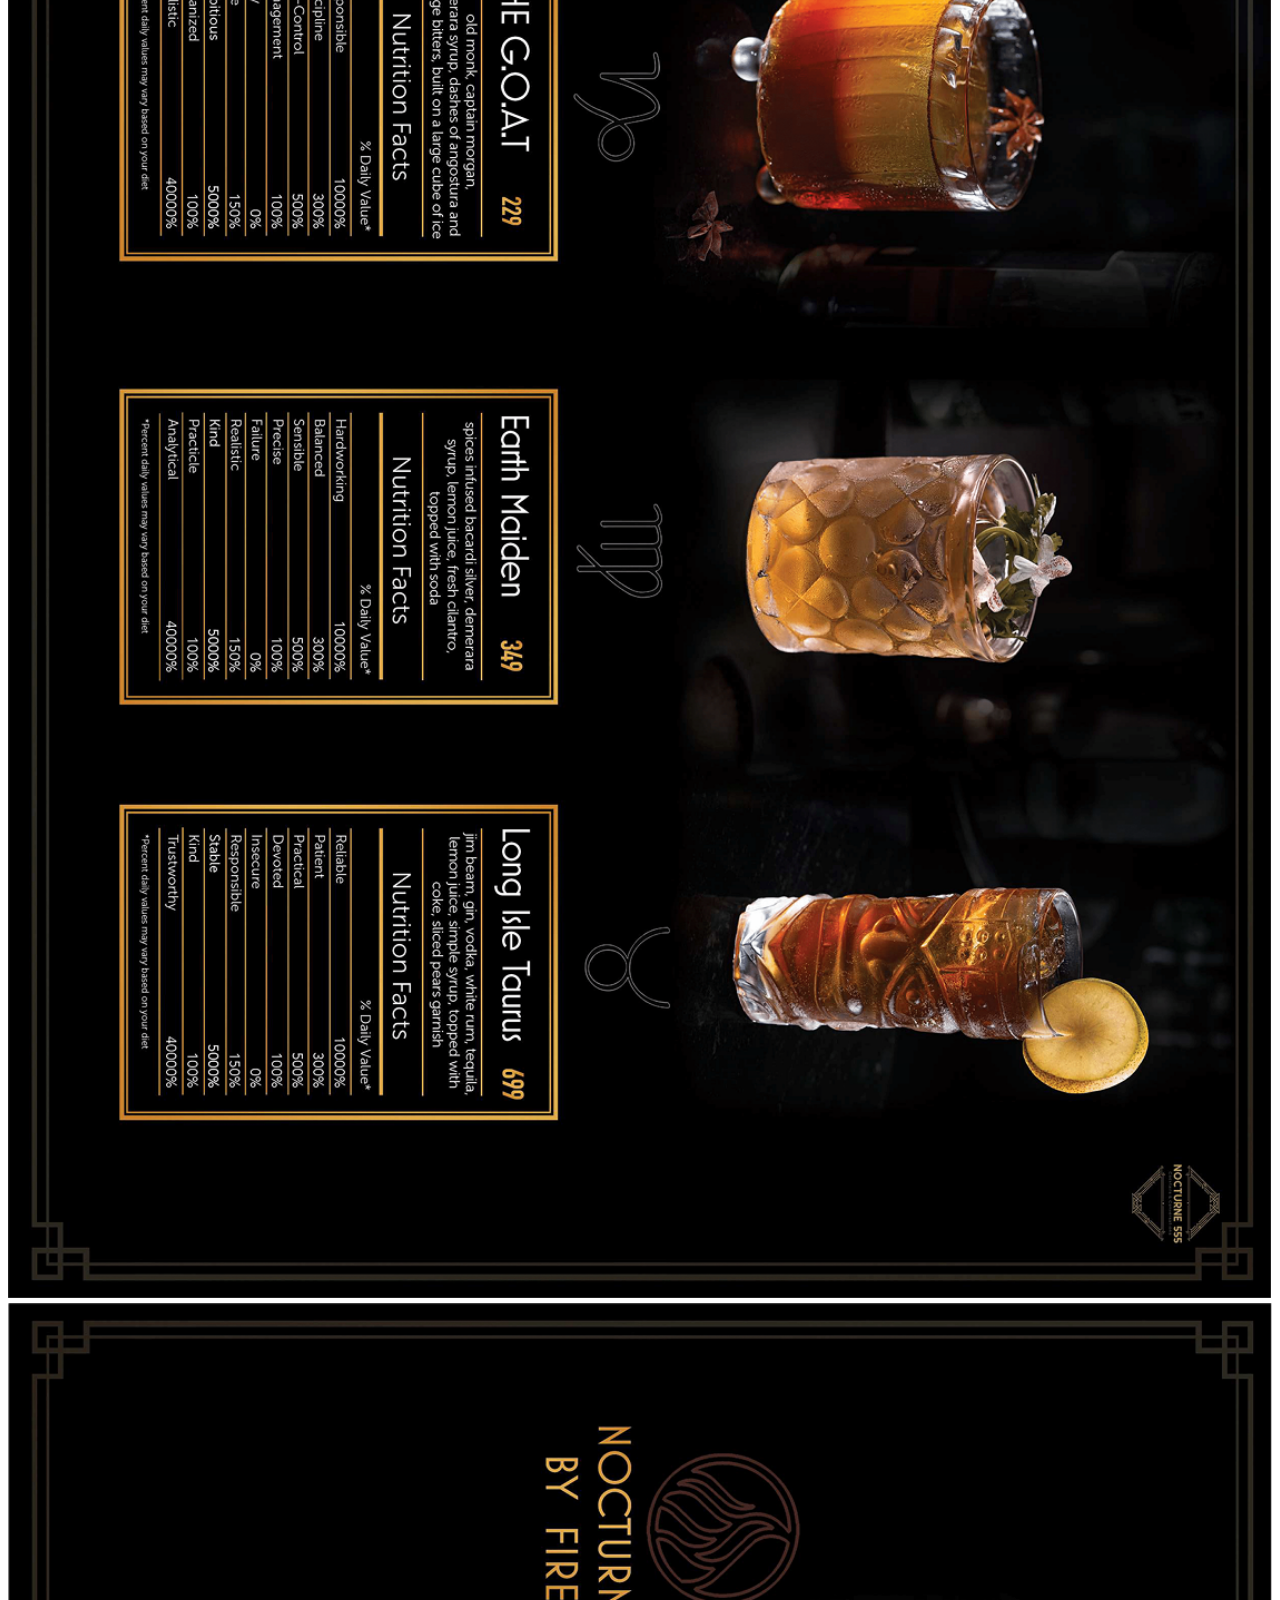
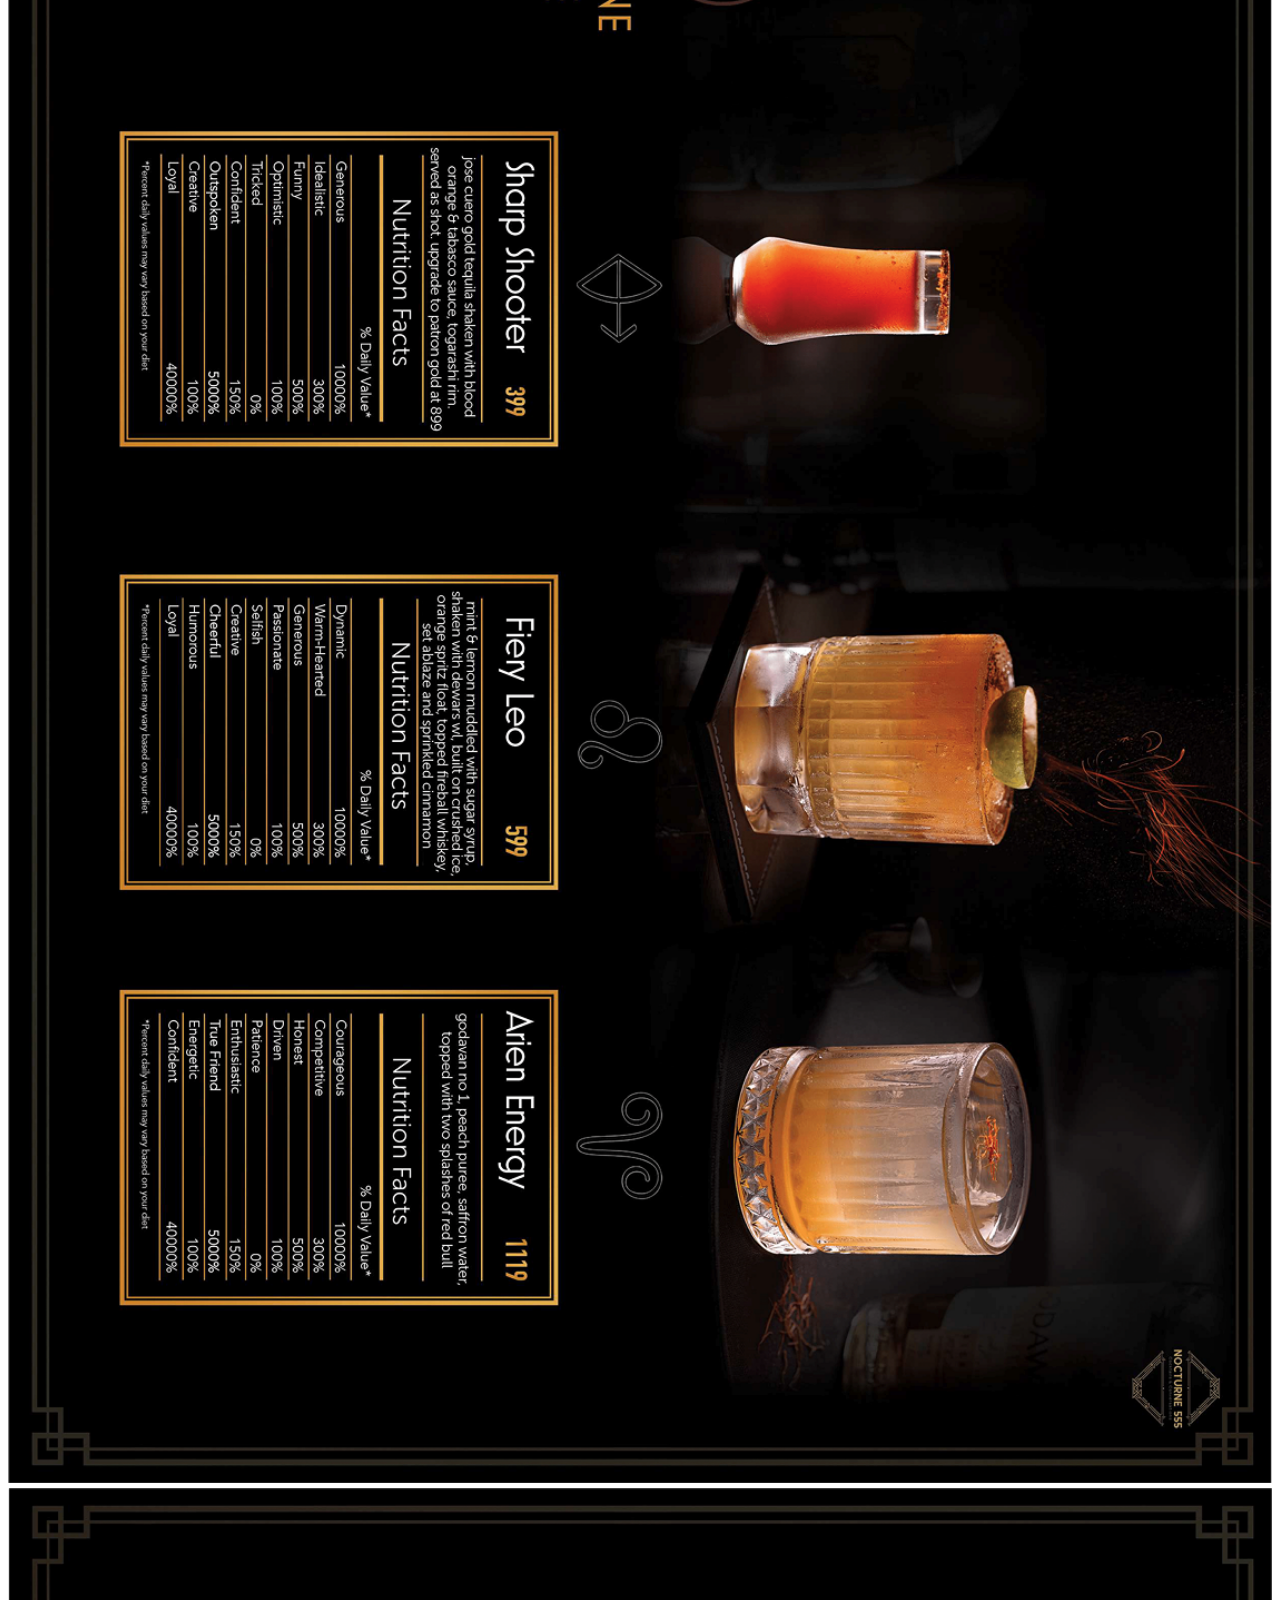
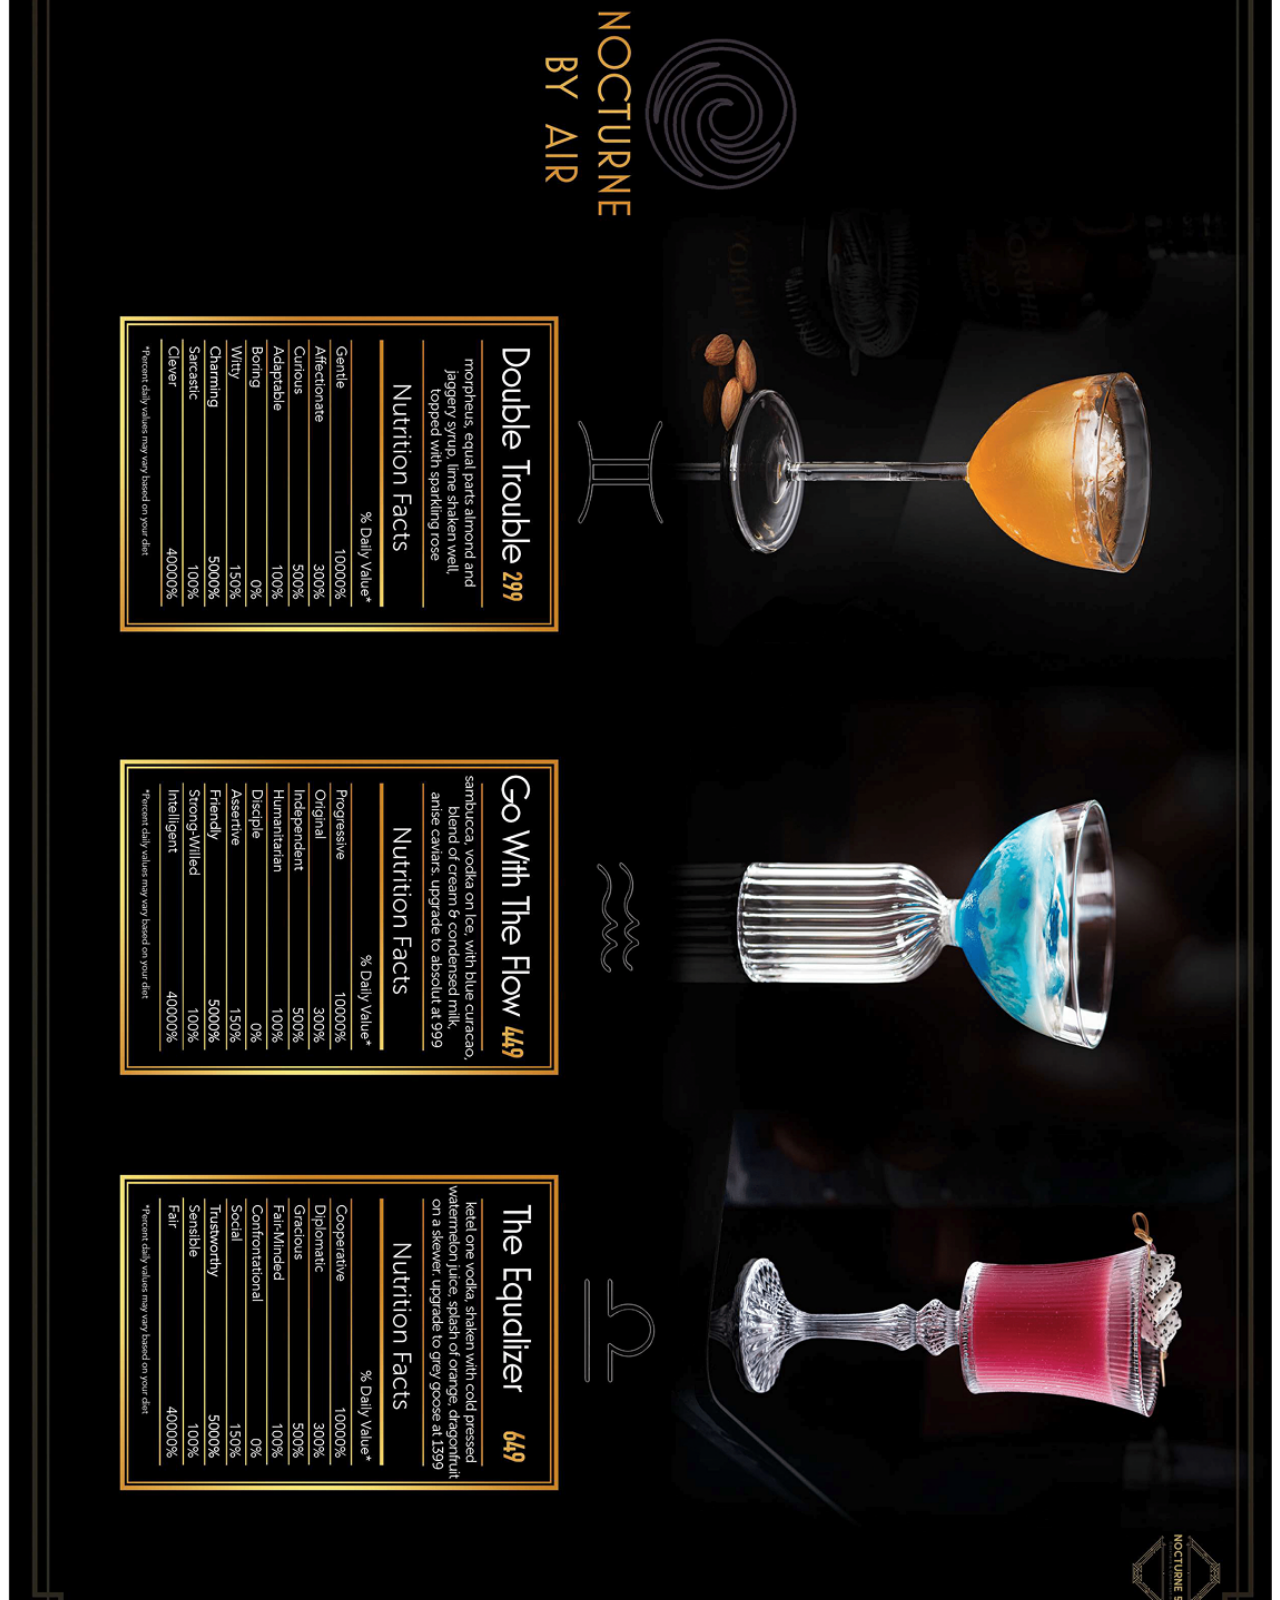
==== commit 0c8c2693: "image change" ====
--- a/index.html
+++ b/index.html
@@ -11,55 +11,55 @@
 <body>
   <div>
     <div class="image-container">
-      <img src="./images/Nocturne 555-Beverage, Cigar & Food Menu-01.png" />
+      <img src="./images/Nocturne-555-Menu-01.png" />
     </div>
     <div class="image-container">
-      <img src="./images/Nocturne 555-Beverage, Cigar & Food Menu-02.png" />
+      <img src="./images/Nocturne-555-Menu-02.png" />
     </div>
     <div class="image-container">
-      <img src="./images/Nocturne 555-Beverage, Cigar & Food Menu-03.png" />
+      <img src="./images/Nocturne-555-Menu-03.png" />
     </div>
     <div class="image-container">
-      <img src="./images/Nocturne 555-Beverage, Cigar & Food Menu-04.png" />
+      <img src="./images/Nocturne-555-Menu-04.png" />
     </div>
     <div class="image-container">
-      <img src="./images/Nocturne 555-Beverage, Cigar & Food Menu-05.png" />
+      <img src="./images/Nocturne-555-Menu-05.png" />
     </div>
     <div class="image-container">
-      <img src="./images/Nocturne 555-Beverage, Cigar & Food Menu-06.png" />
+      <img src="./images/Nocturne-555-Menu-06.png" />
     </div>
     <div class="image-container">
-      <img src="./images/Nocturne 555-Beverage, Cigar & Food Menu-07.png" />
+      <img src="./images/Nocturne-555-Menu-07.png" />
     </div>
     <div class="image-container">
-      <img src="./images/Nocturne 555-Beverage, Cigar & Food Menu-08.png" />
+      <img src="./images/Nocturne-555-Menu-08.png" />
     </div>
     <div class="image-container">
-      <img src="./images/Nocturne 555-Beverage, Cigar & Food Menu-09.png" />
+      <img src="./images/Nocturne-555-Menu-09.png" />
     </div>
     <div class="image-container">
-      <img src="./images/Nocturne 555-Beverage, Cigar & Food Menu-10.png" />
+      <img src="./images/Nocturne-555-Menu-10.png" />
     </div>
     <div class="image-container">
-      <img src="./images/Nocturne 555-Beverage, Cigar & Food Menu-11.png" />
+      <img src="./images/Nocturne-555-Menu-11.png" />
     </div>
     <div class="image-container">
-      <img src="./images/Nocturne 555-Beverage, Cigar & Food Menu-12.png" />
+      <img src="./images/Nocturne-555-Menu-12.png" />
     </div>
     <div class="image-container">
-      <img src="./images/Nocturne 555-Beverage, Cigar & Food Menu-13.png" />
+      <img src="./images/Nocturne-555-Menu-13.png" />
     </div>
     <div class="image-container">
-      <img src="./images/Nocturne 555-Beverage, Cigar & Food Menu-14.png" />
+      <img src="./images/Nocturne-555-Menu-14.png" />
     </div>
     <div class="image-container">
-      <img src="./images/Nocturne 555-Beverage, Cigar & Food Menu-15.png" />
+      <img src="./images/Nocturne-555-Menu-15.png" />
     </div>
     <div class="image-container">
-      <img src="./images/Nocturne 555-Beverage, Cigar & Food Menu-16.png" />
+      <img src="./images/Nocturne-555-Menu-16.png" />
     </div>
     <div class="image-container">
-      <img src="./images/Nocturne 555-Beverage, Cigar & Food Menu-17.png" />
+      <img src="./images/Nocturne-555-Menu-17.png" />
     </div>
   </div>
 </body>
